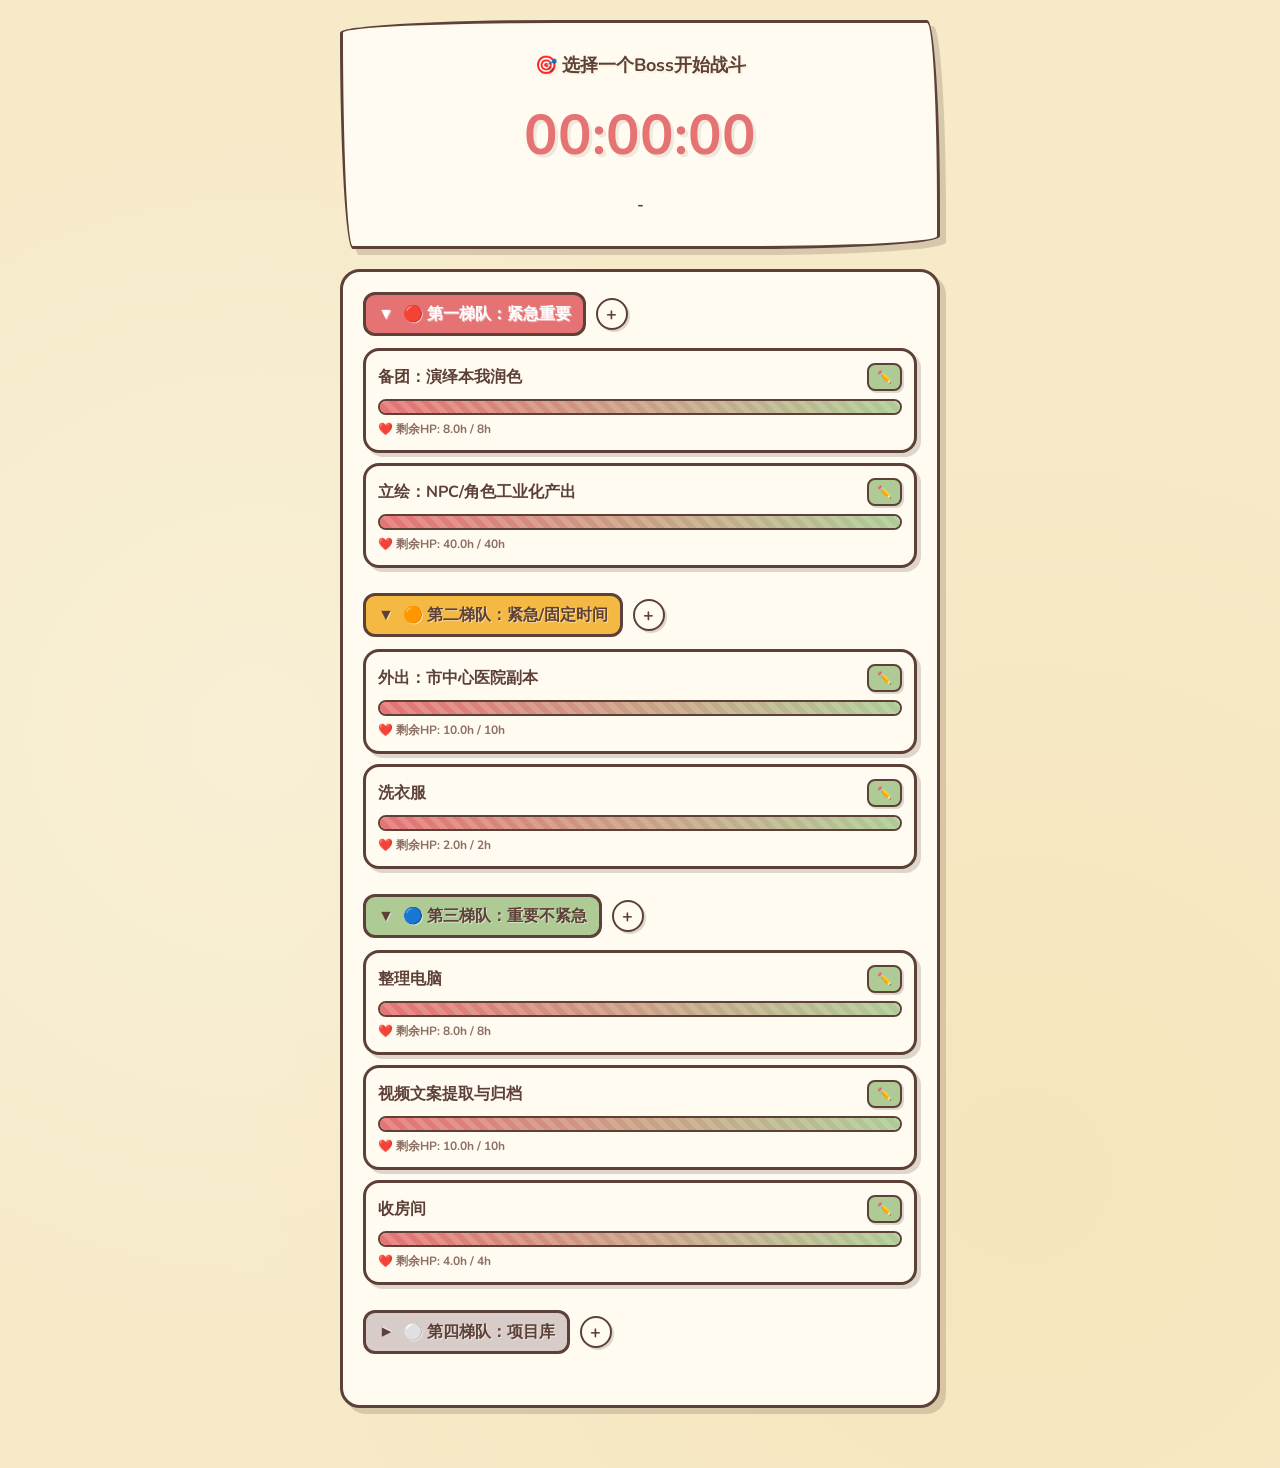
==== index.html @ 0e8c52c5 "Add files via upload" ====
<!DOCTYPE html>
<html lang="zh-CN">
<head>
    <meta charset="UTF-8">
    <meta name="viewport" content="width=device-width, initial-scale=1.0">
    <title>任务Boss战</title>
    <style>
        @import url('https://fonts.googleapis.com/css2?family=Nunito:wght@400;700&display=swap');
        
        * {
            margin: 0;
            padding: 0;
            box-sizing: border-box;
        }
        
        body {
            font-family: 'Nunito', 'PingFang SC', sans-serif;
            background: #F6EAC9;
            min-height: 100vh;
            padding: 20px;
            padding-bottom: 40px;
            color: #5D4037;
            background-image: 
                radial-gradient(circle at 20% 50%, rgba(255,251,240,0.3) 0%, transparent 50%),
                radial-gradient(circle at 80% 80%, rgba(244,185,66,0.1) 0%, transparent 50%);
            overflow-y: auto;
        }
        
        .container {
            max-width: 600px;
            margin: 0 auto;
        }
        
        .timer-display {
            background: #FFFBF0;
            border: 3px solid #5D4037;
            border-radius: 255px 15px 225px 15px / 15px 225px 15px 255px;
            padding: 30px;
            margin-bottom: 20px;
            text-align: center;
            box-shadow: 6px 6px 0px rgba(93, 64, 55, 0.2);
            transition: all 0.3s;
        }
        
        .timer-display.active {
            background: linear-gradient(135deg, #FFE5B4 0%, #F4B942 100%);
            animation: pulse 2s infinite;
        }
        
        @keyframes pulse {
            0%, 100% { transform: scale(1); }
            50% { transform: scale(1.02); }
        }
        
        .current-task {
            font-size: 18px;
            font-weight: 700;
            margin-bottom: 10px;
            color: #5D4037;
            text-shadow: 2px 2px 0px rgba(246, 234, 201, 0.5);
        }
        
        .countdown {
            font-size: 56px;
            font-weight: 700;
            margin: 20px 0;
            font-variant-numeric: tabular-nums;
            color: #E57373;
            text-shadow: 3px 3px 0px rgba(93, 64, 55, 0.1);
        }
        
        .task-progress {
            font-size: 16px;
            font-weight: 700;
            color: #5D4037;
        }
        
        .controls {
            display: flex;
            gap: 10px;
            justify-content: center;
            margin-top: 20px;
        }
        
        button {
            padding: 12px 24px;
            border: 3px solid #5D4037;
            border-radius: 12px;
            font-size: 16px;
            font-weight: 700;
            font-family: 'Nunito', sans-serif;
            cursor: pointer;
            transition: all 0.1s;
            box-shadow: 4px 4px 0px rgba(93, 64, 55, 0.3);
            color: #5D4037;
        }
        
        button:active {
            transform: translate(2px, 2px);
            box-shadow: 2px 2px 0px rgba(93, 64, 55, 0.3);
        }
        
        .btn-stop {
            background: #E57373;
            color: white;
        }
        
        .btn-pause {
            background: #F4B942;
        }
        
        .tasks {
            background: #FFFBF0;
            border: 3px solid #5D4037;
            border-radius: 20px;
            padding: 20px;
            box-shadow: 6px 6px 0px rgba(93, 64, 55, 0.2);
            min-height: 200px;
            margin-bottom: 20px;
        }
        
        .tier {
            margin-bottom: 25px;
            /* Allow dropping on empty tier */
            min-height: 50px; 
        }
        
        .tier-header {
            display: flex;
            align-items: center;
            margin-bottom: 12px;
            gap: 10px;
        }

        .tier-title {
            font-size: 16px;
            font-weight: 700;
            padding: 8px 12px;
            border-radius: 12px;
            display: inline-block;
            text-shadow: 1px 1px 0px rgba(255,255,255,0.5);
            cursor: pointer;
            user-select: none;
        }

        .add-task-btn {
            background: #FFFBF0;
            border: 2px solid #5D4037;
            border-radius: 50%;
            width: 32px;
            height: 32px;
            display: flex;
            align-items: center;
            justify-content: center;
            cursor: pointer;
            font-weight: bold;
            font-size: 18px;
            color: #5D4037;
            box-shadow: 2px 2px 0px rgba(93, 64, 55, 0.2);
            transition: transform 0.1s;
        }

        .add-task-btn:active {
            transform: scale(0.9);
        }
        
        .tier-red .tier-title { 
            background: #E57373; 
            color: white;
            border: 3px solid #5D4037;
        }
        .tier-orange .tier-title { 
            background: #F4B942; 
            border: 3px solid #5D4037;
        }
        .tier-blue .tier-title { 
            background: #AECB95; 
            border: 3px solid #5D4037;
        }
        .tier-gray .tier-title { 
            background: #D7CCC8; 
            border: 3px solid #5D4037;
        }
        
        .task-item {
            background: #FFFBF0;
            border: 3px solid #5D4037;
            border-radius: 16px;
            padding: 12px;
            margin-bottom: 10px;
            cursor: pointer; /* Fallback */
            cursor: grab;
            transition: transform 0.2s, box-shadow 0.2s, background 0.2s, opacity 0.2s;
            box-shadow: 4px 4px 0px rgba(93, 64, 55, 0.2);
            position: relative;
        }

        .task-item:active {
            cursor: grabbing;
        }

        .task-item.dragging {
            opacity: 0.5;
            background: #FFF8E1;
            transform: scale(0.98);
            border: 3px dashed #5D4037;
        }

        /* Drop target indicator styles could go here if we wanted a line, 
           but simplified spacing is often enough */
        
        .task-item:hover {
            background: #FFF8E1;
            transform: translateY(-2px);
            box-shadow: 6px 6px 0px rgba(93, 64, 55, 0.2);
        }
        
        .task-item.completed {
            opacity: 0.5;
            cursor: default;
            filter: grayscale(0.5);
        }
        
        .task-name {
            font-weight: 700;
            margin-bottom: 8px;
            display: flex;
            justify-content: space-between;
            align-items: center;
        }
        
        .edit-btn {
            background: #AECB95;
            border: 2px solid #5D4037;
            border-radius: 8px;
            padding: 4px 8px;
            font-size: 12px;
            cursor: pointer;
            box-shadow: 2px 2px 0px rgba(93, 64, 55, 0.2);
        }
        
        .edit-btn:active {
            transform: translate(1px, 1px);
            box-shadow: 1px 1px 0px rgba(93, 64, 55, 0.2);
        }
        
        .hp-bar-container {
            background: #E0D6BC;
            height: 16px;
            border-radius: 8px;
            border: 2px solid #5D4037;
            overflow: hidden;
            margin-bottom: 6px;
            position: relative;
        }
        
        .hp-bar-fill {
            height: 100%;
            transition: width 0.5s ease;
            background: linear-gradient(90deg, #E57373 0%, #AECB95 100%);
            background-image: 
                linear-gradient(45deg, rgba(255,255,255,.15) 25%, transparent 25%, transparent 50%, rgba(255,255,255,.15) 50%, rgba(255,255,255,.15) 75%, transparent 75%, transparent),
                linear-gradient(90deg, #E57373 0%, #AECB95 100%);
            background-size: 1rem 1rem, 100% 100%;
            position: relative;
        }
        
        .hp-bar-fill.low {
            background: linear-gradient(90deg, #E57373 0%, #E57373 100%);
            background-image: 
                linear-gradient(45deg, rgba(255,255,255,.15) 25%, transparent 25%, transparent 50%, rgba(255,255,255,.15) 50%, rgba(255,255,255,.15) 75%, transparent 75%, transparent),
                linear-gradient(90deg, #E57373 0%, #E57373 100%);
            background-size: 1rem 1rem, 100% 100%;
            animation: shake 0.5s;
        }
        
        @keyframes shake {
            0%, 100% { transform: translateX(0); }
            25% { transform: translateX(-2px); }
            75% { transform: translateX(2px); }
        }
        
        .task-hours {
            font-size: 12px;
            color: #8D6E63;
            font-weight: 700;
        }
        
        .rest-modal {
            display: none;
            position: fixed;
            top: 0;
            left: 0;
            right: 0;
            bottom: 0;
            background: rgba(93, 64, 55, 0.8);
            justify-content: center;
            align-items: center;
            z-index: 1000;
            animation: fadeIn 0.3s;
        }
        
        @keyframes fadeIn {
            from { opacity: 0; }
            to { opacity: 1; }
        }
        
        .rest-modal.show {
            display: flex;
        }
        
        .rest-content {
            background: #FFFBF0;
            padding: 40px;
            border-radius: 255px 15px 225px 15px / 15px 225px 15px 255px;
            border: 4px solid #5D4037;
            text-align: center;
            max-width: 400px;
            box-shadow: 8px 8px 0px rgba(93, 64, 55, 0.3);
            animation: bounceIn 0.5s;
        }
        
        @keyframes bounceIn {
            0% { transform: scale(0.3); }
            50% { transform: scale(1.05); }
            70% { transform: scale(0.9); }
            100% { transform: scale(1); }
        }
        
        .rest-content h2 {
            font-size: 32px;
            margin-bottom: 20px;
            color: #E57373;
            text-shadow: 2px 2px 0px rgba(246, 234, 201, 0.5);
        }
        
        .rest-content p {
            font-size: 18px;
            margin-bottom: 30px;
            color: #5D4037;
            line-height: 1.6;
        }
        
        .btn-continue {
            background: #AECB95;
            color: #5D4037;
            padding: 15px 40px;
            font-size: 18px;
            border: 3px solid #5D4037;
            box-shadow: 4px 4px 0px rgba(93, 64, 55, 0.3);
        }
        
        .edit-modal {
            display: none;
            position: fixed;
            top: 0;
            left: 0;
            right: 0;
            bottom: 0;
            background: rgba(93, 64, 55, 0.8);
            justify-content: center;
            align-items: center;
            z-index: 1001;
        }
        
        .edit-modal.show {
            display: flex;
        }
        
        .edit-content {
            background: #FFFBF0;
            padding: 30px;
            border-radius: 20px;
            border: 3px solid #5D4037;
            box-shadow: 6px 6px 0px rgba(93, 64, 55, 0.3);
            width: 320px;
        }
        
        .edit-content h3 {
            margin-bottom: 20px;
            color: #5D4037;
        }

        .edit-label {
            display: block;
            margin-bottom: 5px;
            font-weight: bold;
            font-size: 14px;
        }
        
        .edit-content input {
            width: 100%;
            padding: 12px;
            border: 3px solid #5D4037;
            border-radius: 12px;
            font-size: 16px;
            font-family: 'Nunito', sans-serif;
            margin-bottom: 15px;
            background: white;
        }
        
        .edit-buttons {
            display: flex;
            gap: 10px;
        }
        
        .btn-save {
            background: #AECB95;
            flex: 1;
        }
        
        .btn-cancel {
            background: #D7CCC8;
            flex: 1;
        }
        
        .btn-delete {
            background: #E57373;
            color: white;
            flex: 0.5;
            display: flex;
            align-items: center;
            justify-content: center;
        }

        .tier-collapse-icon {
            display: inline-block;
            transition: transform 0.3s;
            margin-right: 5px;
        }
        
        .tier-header.collapsed .tier-collapse-icon {
            transform: rotate(-90deg);
        }
        
        .tier-items {
            min-height: 10px; /* target area for empty lists */
            transition: max-height 0.3s ease;
        }
        
        .tier-items.collapsed {
            display: none;
        }
    </style>
</head>
<body>
    <div class="container">
        <div class="timer-display" id="timerDisplay">
            <div class="current-task" id="currentTaskName">🎯 选择一个Boss开始战斗</div>
            <div class="countdown" id="countdown">00:00:00</div>
            <div class="task-progress" id="taskProgress">-</div>
            <div class="controls" id="controls" style="display:none;">
                <button class="btn-pause" id="pauseBtn">⏸ 暂停</button>
                <button class="btn-stop" id="stopBtn">⏹ 停止</button>
            </div>
        </div>
        
        <div class="tasks" id="tasksList"></div>
    </div>
    
    <div class="rest-modal" id="restModal">
        <div class="rest-content">
            <h2>🐱 喵~</h2>
            <p>鹤见君，你已经专注了很久啦！<br>休息一下，喝口水吧~ ☕</p>
            <button class="btn-continue" onclick="closeRestModal()">知道了！</button>
        </div>
    </div>
    
    <div class="edit-modal" id="editModal">
        <div class="edit-content">
            <h3>✏️ 修改Boss属性</h3>
            
            <label class="edit-label">任务名称</label>
            <input type="text" id="editNameInput" placeholder="输入任务名称">
            
            <label class="edit-label">总时长 (小时)</label>
            <input type="number" id="editTimeInput" min="0" step="0.5" placeholder="输入新的总时长">
            
            <div class="edit-buttons">
                <button class="btn-save" onclick="saveEdit()">保存</button>
                <button class="btn-cancel" onclick="closeEditModal()">取消</button>
                <button class="btn-delete" onclick="deleteTask()" title="删除">🗑️</button>
            </div>
        </div>
    </div>

    <script>
        // 鹤见君，这是你的原始数据，我把它作为默认值
        // 现在每个任务都有了 ID，方便你随意折腾
        const defaultTasks = [
            {tier: 'red', tierName: '🔴 第一梯队：紧急重要', items: [
                {name: '备团：演绎本我润色', total: 8},
                {name: '立绘：NPC/角色工业化产出', total: 40}
            ]},
            {tier: 'orange', tierName: '🟠 第二梯队：紧急/固定时间', items: [
                {name: '外出：市中心医院副本', total: 10},
                {name: '洗衣服', total: 2}
            ]},
            {tier: 'blue', tierName: '🔵 第三梯队：重要不紧急', items: [
                {name: '整理电脑', total: 8},
                {name: '视频文案提取与归档', total: 10},
                {name: '收房间', total: 4}
            ]},
            {tier: 'gray', tierName: '⚪ 第四梯队：项目库', collapsed: true, items: [
                {name: '小丑牌Demo', total: 200},
                {name: '生活手游数值化正反馈设计师', total: 100},
                {name: '雾箱解谜AVG游戏', total: 80},
                {name: '渡园之+林中小屋replay', total: 60},
                {name: '星露谷AI电子室友Demo', total: 50},
                {name: '跑团问卷名片', total: 50},
                {name: '雾都孤儿 DOL 叙事插件', total: 40},
                {name: '明镜replay', total: 30},
                {name: '文豪野犬AVG开发', total: 20},
                {name: '共同设计时间协同Demo', total: 20},
                {name: '扣子Replay制作软件', total: 10},
                {name: '营销工具设计', total: 10},
                {name: '信息差商业发现工具', total: 10},
                {name: '亮光同人图', total: 10},
                {name: '审美导师', total: 10},
                {name: 'MCP，AI工具整理', total: 8},
                {name: 'Ob笔记 整理prompt', total: 4},
                {name: '谷歌AI账号整理', total: 2}
            ]}
        ];

        let tasks = [];
        let timer = null;
        let isPaused = false;
        let remainingSeconds = 0;
        let currentTask = null; // Store full task object reference
        let currentTaskId = null; // For persistence matching
        let sessionSeconds = 0;
        let editingTask = null;
        let editingTaskCoords = null; // {tierIndex, taskIndex}
        
        const audio = new Audio('[data-uri]');

        // 初始化数据
        function initData() {
            // 尝试读取新版本数据 (Full structure)
            const savedData = localStorage.getItem('taskBoss_v2_data');
            if (savedData) {
                try {
                    tasks = JSON.parse(savedData);
                } catch(e) {
                    console.error("Data corrupted, loading defaults");
                    tasks = loadDefaults();
                }
            } else {
                // 如果没有新版数据，载入默认
                tasks = loadDefaults();
            }
            saveProgress(); // Ensure storage is synced
        }

        function loadDefaults() {
            // Clone defaultTasks and add IDs if needed
            return JSON.parse(JSON.stringify(defaultTasks)).map(tier => {
                tier.items = tier.items.map(task => {
                    return {
                        id: 'task_' + Math.random().toString(36).substr(2, 9),
                        name: task.name,
                        total: task.total,
                        remaining: task.total // Default remaining = total
                    };
                });
                return tier;
            });
        }

        function saveProgress() {
            localStorage.setItem('taskBoss_v2_data', JSON.stringify(tasks));
        }

        // --- 渲染逻辑 ---

        function renderTasks() {
            const container = document.getElementById('tasksList');
            container.innerHTML = '';
            
            tasks.forEach((tier, tierIndex) => {
                const tierDiv = document.createElement('div');
                tierDiv.className = `tier tier-${tier.tier}`;
                
                // Header
                const header = document.createElement('div');
                header.className = 'tier-header';
                if (tier.collapsed) header.classList.add('collapsed');
                
                const title = document.createElement('div');
                title.className = 'tier-title';
                title.innerHTML = `<span class="tier-collapse-icon">▼</span> ${tier.tierName}`;
                title.onclick = () => toggleTier(tier, tierIndex);
                
                const addBtn = document.createElement('div');
                addBtn.className = 'add-task-btn';
                addBtn.textContent = '+';
                addBtn.title = '添加新任务';
                addBtn.onclick = (e) => {
                    e.stopPropagation();
                    addNewTask(tierIndex);
                };

                header.appendChild(title);
                header.appendChild(addBtn);
                tierDiv.appendChild(header);
                
                // Items Container (Drop Target)
                const itemsContainer = document.createElement('div');
                itemsContainer.className = 'tier-items';
                itemsContainer.dataset.tierIndex = tierIndex; // For drop detection
                if (tier.collapsed) itemsContainer.classList.add('collapsed');
                
                // Drag Events for Container (Empty area drop)
                itemsContainer.addEventListener('dragover', handleDragOver);
                itemsContainer.addEventListener('drop', (e) => handleDrop(e, tierIndex));
                itemsContainer.addEventListener('dragleave', handleDragLeave);

                tier.items.forEach((task, taskIndex) => {
                    const taskDiv = document.createElement('div');
                    taskDiv.className = 'task-item';
                    taskDiv.draggable = true;
                    if (task.remaining <= 0) {
                        taskDiv.classList.add('completed');
                    }
                    
                    // DnD Events for Item
                    taskDiv.addEventListener('dragstart', (e) => handleDragStart(e, tierIndex, taskIndex));
                    taskDiv.addEventListener('dragend', handleDragEnd);
                    // Prevent drag events from triggering clicks immediately
                    
                    const hpPercent = (task.remaining / task.total) * 100;
                    
                    taskDiv.innerHTML = `
                        <div class="task-name">
                            <span>${task.name}</span>
                            <button class="edit-btn" onclick="event.stopPropagation(); openEditModal(${tierIndex}, ${taskIndex})">✏️</button>
                        </div>
                        <div class="hp-bar-container">
                            <div class="hp-bar-fill ${hpPercent < 30 ? 'low' : ''}" style="width: ${hpPercent}%"></div>
                        </div>
                        <div class="task-hours">❤️ 剩余HP: ${task.remaining.toFixed(1)}h / ${task.total}h</div>
                    `;
                    
                    if (task.remaining > 0) {
                        taskDiv.onclick = (e) => {
                            // Prevent click if we just finished dragging (handled by logic, but simple check helps)
                            startTask(task);
                        };
                    }
                    
                    itemsContainer.appendChild(taskDiv);
                });
                
                tierDiv.appendChild(itemsContainer);
                container.appendChild(tierDiv);
            });
        }

        function toggleTier(tier, index) {
            tier.collapsed = !tier.collapsed;
            saveProgress();
            renderTasks();
        }

        // --- DnD Logic (Simplified HTML5 API) ---

        let draggedItem = null;

        function handleDragStart(e, tierIndex, taskIndex) {
            draggedItem = { tierIndex, taskIndex };
            e.target.classList.add('dragging');
            e.dataTransfer.effectAllowed = 'move';
            // Set data for compatibility
            e.dataTransfer.setData('text/plain', JSON.stringify(draggedItem));
        }

        function handleDragEnd(e) {
            e.target.classList.remove('dragging');
            document.querySelectorAll('.drag-over').forEach(el => el.classList.remove('drag-over'));
            draggedItem = null;
        }

        function handleDragOver(e) {
            e.preventDefault(); // Necessary to allow dropping
            e.dataTransfer.dropEffect = 'move';
            return false;
        }

        function handleDragLeave(e) {
            // Optional styling cleanup
        }

        function handleDrop(e, targetTierIndex) {
            e.stopPropagation(); // Stop bubbling
            
            if (!draggedItem) return false;

            // Identify drop target
            const target = e.target.closest('.task-item');
            const container = e.target.closest('.tier-items');
            
            // Logic to calculate index
            let targetTaskIndex;
            
            if (target) {
                // We dropped ON a task, calculate before or after
                const rect = target.getBoundingClientRect();
                const midY = rect.top + rect.height / 2;
                // Determine index relative to sibling list
                const siblings = Array.from(container.children);
                const hoverIndex = siblings.indexOf(target);
                
                if (e.clientY < midY) {
                    targetTaskIndex = hoverIndex;
                } else {
                    targetTaskIndex = hoverIndex + 1;
                }
            } else {
                // Dropped in empty space of container -> append
                targetTaskIndex = tasks[targetTierIndex].items.length;
            }

            moveTask(draggedItem.tierIndex, draggedItem.taskIndex, targetTierIndex, targetTaskIndex);
            
            return false;
        }

        function moveTask(fromTier, fromIdx, toTier, toIdx) {
            // Extract task
            const taskToMove = tasks[fromTier].items[fromIdx];
            
            // Remove from source
            tasks[fromTier].items.splice(fromIdx, 1);
            
            // Adjust index if moving within same tier and toIdx > fromIdx
            if (fromTier === toTier && toIdx > fromIdx) {
                toIdx--;
            }
            
            // Insert to destination
            tasks[toTier].items.splice(toIdx, 0, taskToMove);
            
            saveProgress();
            renderTasks();
        }

        // --- Editing Logic ---

        function openEditModal(tierIndex, taskIndex) {
            editingTaskCoords = { tierIndex, taskIndex };
            editingTask = tasks[tierIndex].items[taskIndex];
            
            document.getElementById('editNameInput').value = editingTask.name;
            document.getElementById('editTimeInput').value = editingTask.total;
            document.getElementById('editModal').classList.add('show');
        }

        function closeEditModal() {
            document.getElementById('editModal').classList.remove('show');
            editingTask = null;
            editingTaskCoords = null;
        }

        function saveEdit() {
            const newName = document.getElementById('editNameInput').value.trim();
            const newTotal = parseFloat(document.getElementById('editTimeInput').value);
            
            if (newName && newTotal && newTotal > 0 && editingTask) {
                const oldTotal = editingTask.total;
                const workedHours = oldTotal - editingTask.remaining;
                
                editingTask.name = newName;
                editingTask.total = newTotal;
                // Recalculate remaining based on work done, but don't go negative
                editingTask.remaining = Math.max(0, newTotal - workedHours);
                
                saveProgress();
                renderTasks();
            }
            closeEditModal();
        }
        
        function deleteTask() {
            if (editingTaskCoords && confirm('鹤见君，确定要删除这个任务吗？一旦删除就无法恢复了哦。')) {
                tasks[editingTaskCoords.tierIndex].items.splice(editingTaskCoords.taskIndex, 1);
                saveProgress();
                renderTasks();
                closeEditModal();
            }
        }
        
        // --- Add New Task ---
        
        function addNewTask(tierIndex) {
            const name = prompt("请输入新任务的名称：");
            if (name) {
                const totalStr = prompt("请输入总时长（小时）：", "2");
                const total = parseFloat(totalStr);
                
                if (!isNaN(total) && total > 0) {
                    const newTask = {
                        id: 'task_' + Math.now + Math.random(),
                        name: name,
                        total: total,
                        remaining: total
                    };
                    
                    tasks[tierIndex].items.push(newTask);
                    
                    // Auto-expand if collapsed
                    if(tasks[tierIndex].collapsed) {
                        tasks[tierIndex].collapsed = false;
                    }
                    
                    saveProgress();
                    renderTasks();
                } else {
                    alert("时长格式不对哦，请输入数字。");
                }
            }
        }

        // --- Timer Logic (Unchanged mostly) ---

        function startTask(task) {
            if (timer) {
                alert('请先停止当前任务');
                return;
            }
            
            currentTask = task;
            const sessionTime = Math.min(task.remaining, 2);
            remainingSeconds = sessionTime * 3600;
            sessionSeconds = 0;
            
            document.getElementById('timerDisplay').classList.add('active');
            document.getElementById('currentTaskName').textContent = '⚔️ ' + task.name;
            document.getElementById('controls').style.display = 'flex';
            updateDisplay();
            
            timer = setInterval(() => {
                if (!isPaused) {
                    remainingSeconds--;
                    sessionSeconds++;
                    updateDisplay();
                    
                    if (remainingSeconds <= 0) {
                        completeSession();
                    }
                }
            }, 1000);
        }

        function updateDisplay() {
            const h = Math.floor(remainingSeconds / 3600);
            const m = Math.floor((remainingSeconds % 3600) / 60);
            const s = Math.floor(remainingSeconds % 60); // fix slight decimal display issues if any
            
            document.getElementById('countdown').textContent = 
                `${String(h).padStart(2,'0')}:${String(m).padStart(2,'0')}:${String(s).padStart(2,'0')}`;
            
            if (currentTask) {
                document.getElementById('taskProgress').textContent = 
                    `❤️ Boss剩余HP: ${currentTask.remaining.toFixed(1)}h`;
            }
        }

        function completeSession() {
            clearInterval(timer);
            timer = null;
            
            audio.play().catch(e => console.log('Audio play failed:', e));
            
            const hoursWorked = sessionSeconds / 3600;
            if (currentTask) {
                currentTask.remaining = Math.max(0, currentTask.remaining - hoursWorked);
                saveProgress();
            }
            
            document.getElementById('restModal').classList.add('show');
            
            resetTimer();
            renderTasks();
        }

        function closeRestModal() {
            document.getElementById('restModal').classList.remove('show');
        }

        function resetTimer() {
            clearInterval(timer);
            timer = null;
            isPaused = false;
            currentTask = null;
            remainingSeconds = 0;
            sessionSeconds = 0;
            
            document.getElementById('timerDisplay').classList.remove('active');
            document.getElementById('currentTaskName').textContent = '🎯 选择一个Boss开始战斗';
            document.getElementById('countdown').textContent = '00:00:00';
            document.getElementById('taskProgress').textContent = '-';
            document.getElementById('controls').style.display = 'none';
        }

        document.getElementById('pauseBtn').onclick = () => {
            isPaused = !isPaused;
            document.getElementById('pauseBtn').textContent = isPaused ? '▶️ 继续' : '⏸ 暂停';
        };

        document.getElementById('stopBtn').onclick = () => {
            if (confirm('确定要停止吗？当前进度将会保存')) {
                const hoursWorked = sessionSeconds / 3600;
                if(currentTask) {
                    currentTask.remaining = Math.max(0, currentTask.remaining - hoursWorked);
                    saveProgress();
                }
                resetTimer();
                renderTasks();
            }
        };

        // Boot
        initData();
        renderTasks();

    </script>
</body>
</html>
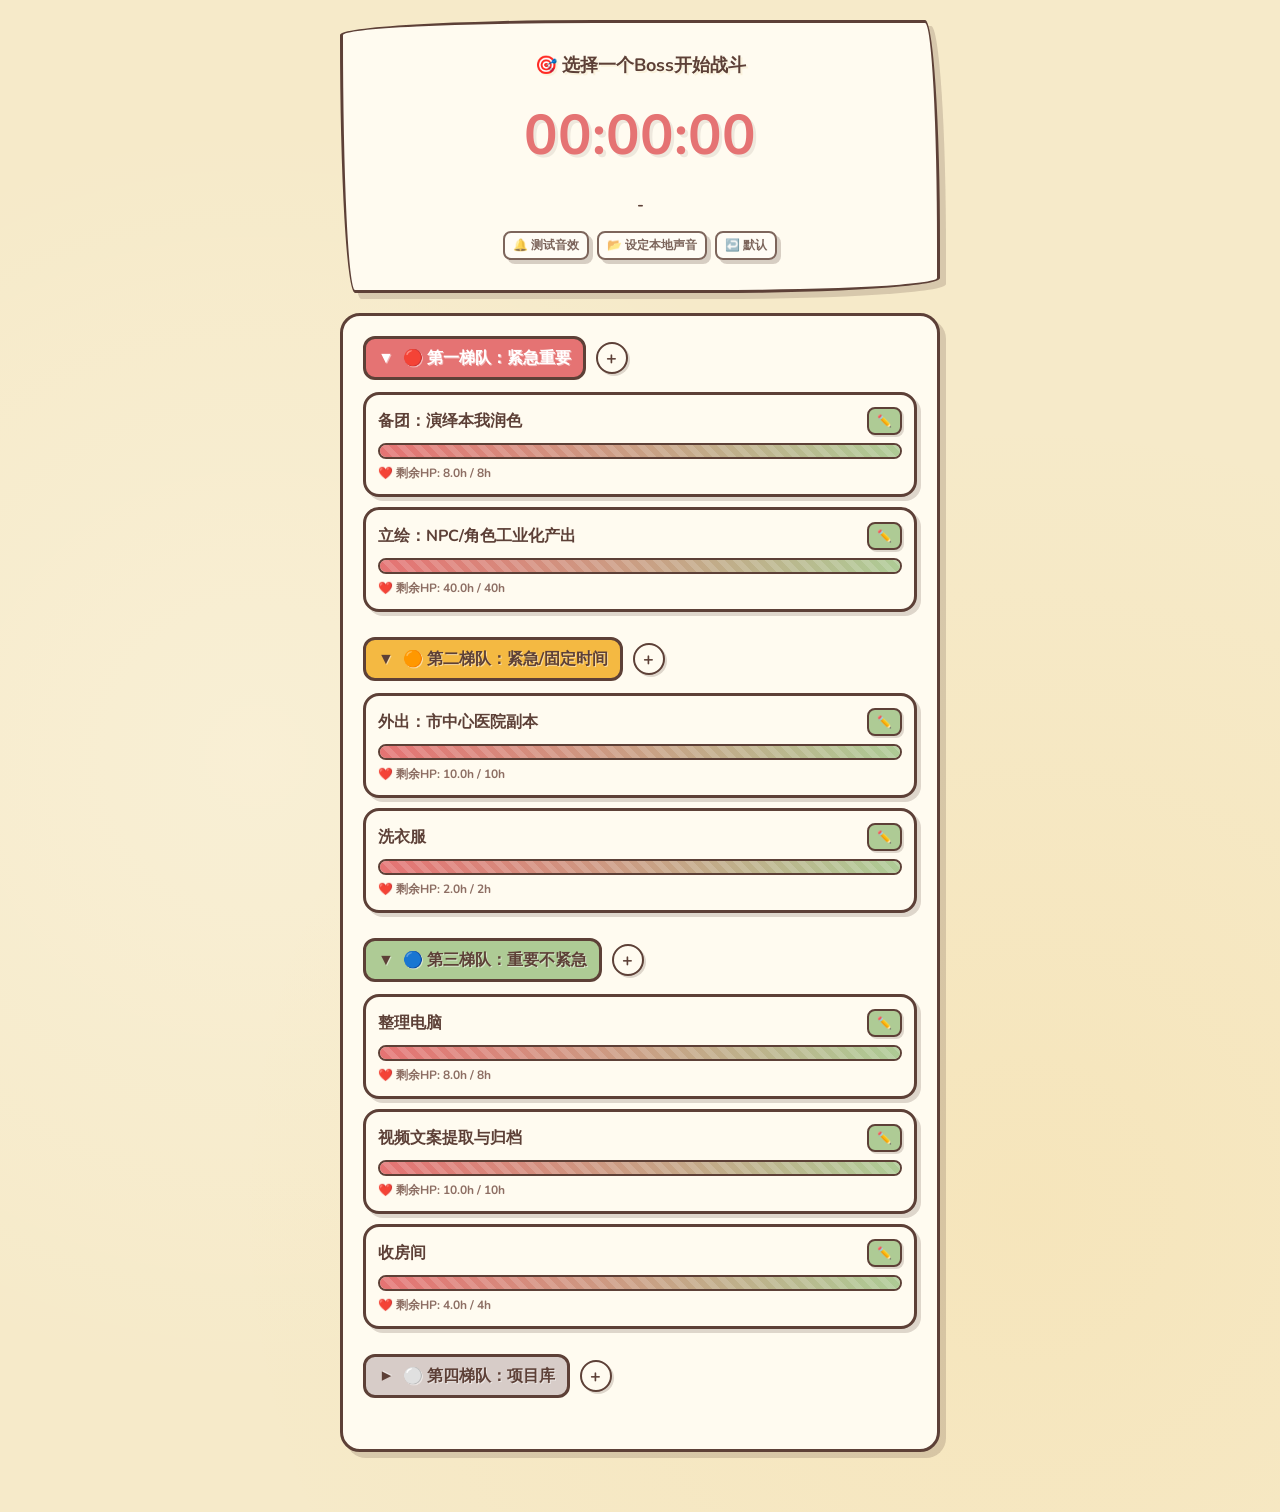
==== commit acf28907: "Add files via upload" ====
--- a/index.html
+++ b/index.html
@@ -40,6 +40,7 @@
             text-align: center;
             box-shadow: 6px 6px 0px rgba(93, 64, 55, 0.2);
             transition: all 0.3s;
+            position: relative;
         }
         
         .timer-display.active {
@@ -80,6 +81,35 @@
             gap: 10px;
             justify-content: center;
             margin-top: 20px;
+        }
+        
+        /* 音效设置区域 */
+        .sound-controls {
+            margin-top: 15px;
+            display: flex;
+            justify-content: center;
+            gap: 8px;
+            opacity: 0.8;
+            transition: opacity 0.3s;
+        }
+        
+        .sound-controls:hover {
+            opacity: 1;
+        }
+
+        .btn-sound-small {
+            padding: 4px 8px;
+            border: 2px solid #5D4037;
+            border-radius: 8px;
+            font-size: 12px;
+            background: rgba(255, 255, 255, 0.5);
+            cursor: pointer;
+            color: #5D4037;
+            font-weight: 700;
+        }
+
+        .btn-sound-small:hover {
+            background: #AECB95;
         }
         
         button {
@@ -121,7 +151,6 @@
         
         .tier {
             margin-bottom: 25px;
-            /* Allow dropping on empty tier */
             min-height: 50px; 
         }
         
@@ -188,7 +217,6 @@
             border-radius: 16px;
             padding: 12px;
             margin-bottom: 10px;
-            cursor: pointer; /* Fallback */
             cursor: grab;
             transition: transform 0.2s, box-shadow 0.2s, background 0.2s, opacity 0.2s;
             box-shadow: 4px 4px 0px rgba(93, 64, 55, 0.2);
@@ -205,9 +233,6 @@
             transform: scale(0.98);
             border: 3px dashed #5D4037;
         }
-
-        /* Drop target indicator styles could go here if we wanted a line, 
-           but simplified spacing is often enough */
         
         .task-item:hover {
             background: #FFF8E1;
@@ -449,9 +474,18 @@
             <div class="current-task" id="currentTaskName">🎯 选择一个Boss开始战斗</div>
             <div class="countdown" id="countdown">00:00:00</div>
             <div class="task-progress" id="taskProgress">-</div>
+            
             <div class="controls" id="controls" style="display:none;">
                 <button class="btn-pause" id="pauseBtn">⏸ 暂停</button>
                 <button class="btn-stop" id="stopBtn">⏹ 停止</button>
+            </div>
+
+            <!-- 音效设置面板，鹤见君的需求 -->
+            <div class="sound-controls">
+                <button class="btn-sound-small" onclick="testAlarm()" title="测试当前闹铃声音">🔔 测试音效</button>
+                <button class="btn-sound-small" onclick="document.getElementById('soundUpload').click()" title="上传自定义MP3/WAV">📂 设定本地声音</button>
+                <button class="btn-sound-small" onclick="resetSound()" title="恢复默认哔哔声">↩️ 默认</button>
+                <input type="file" id="soundUpload" accept="audio/*" style="display:none" onchange="handleSoundUpload(this)">
             </div>
         </div>
         
@@ -485,8 +519,7 @@
     </div>
 
     <script>
-        // 鹤见君，这是你的原始数据，我把它作为默认值
-        // 现在每个任务都有了 ID，方便你随意折腾
+        // 默认数据
         const defaultTasks = [
             {tier: 'red', tierName: '🔴 第一梯队：紧急重要', items: [
                 {name: '备团：演绎本我润色', total: 8},
@@ -527,41 +560,49 @@
         let timer = null;
         let isPaused = false;
         let remainingSeconds = 0;
-        let currentTask = null; // Store full task object reference
-        let currentTaskId = null; // For persistence matching
+        let currentTask = null;
         let sessionSeconds = 0;
         let editingTask = null;
-        let editingTaskCoords = null; // {tierIndex, taskIndex}
-        
-        const audio = new Audio('[data-uri]');
-
-        // 初始化数据
+        let editingTaskCoords = null; 
+        
+        // 默认的“复古”提示音
+        const DEFAULT_AUDIO_SRC = '[data-uri]';
+        
+        // 动态加载音频
+        let audio = new Audio();
+        
+        function initAudio() {
+            const savedAudio = localStorage.getItem('customAlarmSound');
+            if (savedAudio) {
+                audio.src = savedAudio;
+            } else {
+                audio.src = DEFAULT_AUDIO_SRC;
+            }
+        }
+
         function initData() {
-            // 尝试读取新版本数据 (Full structure)
             const savedData = localStorage.getItem('taskBoss_v2_data');
             if (savedData) {
                 try {
                     tasks = JSON.parse(savedData);
                 } catch(e) {
-                    console.error("Data corrupted, loading defaults");
                     tasks = loadDefaults();
                 }
             } else {
-                // 如果没有新版数据，载入默认
                 tasks = loadDefaults();
             }
-            saveProgress(); // Ensure storage is synced
+            saveProgress();
+            initAudio(); // 初始化音频
         }
 
         function loadDefaults() {
-            // Clone defaultTasks and add IDs if needed
             return JSON.parse(JSON.stringify(defaultTasks)).map(tier => {
                 tier.items = tier.items.map(task => {
                     return {
                         id: 'task_' + Math.random().toString(36).substr(2, 9),
                         name: task.name,
                         total: task.total,
-                        remaining: task.total // Default remaining = total
+                        remaining: task.total
                     };
                 });
                 return tier;
@@ -572,7 +613,47 @@
             localStorage.setItem('taskBoss_v2_data', JSON.stringify(tasks));
         }
 
-        // --- 渲染逻辑 ---
+        // --- 音效相关逻辑 ---
+        
+        function testAlarm() {
+            // 鹤见君，记得不要在图书馆里点这个哦
+            audio.currentTime = 0;
+            audio.play().catch(e => alert("播放失败了，可能是浏览器权限问题，试着点一下页面其他地方再试？"));
+        }
+
+        function handleSoundUpload(input) {
+            const file = input.files[0];
+            if (!file) return;
+
+            // 限制大小，不然LocalStorage会炸掉，你的浏览器也会恨你的
+            if (file.size > 2 * 1024 * 1024) { // 2MB limit
+                alert("太大了！鹤见君，音频文件请控制在2MB以内。我们不需要一整首交响乐来做闹铃。");
+                return;
+            }
+
+            const reader = new FileReader();
+            reader.onload = function(e) {
+                const result = e.target.result;
+                try {
+                    localStorage.setItem('customAlarmSound', result);
+                    audio.src = result;
+                    alert("设置成功！点击“测试音效”听听看吧。");
+                } catch (e) {
+                    alert("存储空间不足，看来你的Local Storage塞满了东西呢。");
+                }
+            };
+            reader.readAsDataURL(file);
+        }
+
+        function resetSound() {
+            if(confirm("确定要换回默认的哔哔声吗？")) {
+                localStorage.removeItem('customAlarmSound');
+                audio.src = DEFAULT_AUDIO_SRC;
+                alert("已恢复默认设置。");
+            }
+        }
+
+        // --- 渲染逻辑 (保持原样) ---
 
         function renderTasks() {
             const container = document.getElementById('tasksList');
@@ -582,7 +663,6 @@
                 const tierDiv = document.createElement('div');
                 tierDiv.className = `tier tier-${tier.tier}`;
                 
-                // Header
                 const header = document.createElement('div');
                 header.className = 'tier-header';
                 if (tier.collapsed) header.classList.add('collapsed');
@@ -605,13 +685,11 @@
                 header.appendChild(addBtn);
                 tierDiv.appendChild(header);
                 
-                // Items Container (Drop Target)
                 const itemsContainer = document.createElement('div');
                 itemsContainer.className = 'tier-items';
-                itemsContainer.dataset.tierIndex = tierIndex; // For drop detection
+                itemsContainer.dataset.tierIndex = tierIndex; 
                 if (tier.collapsed) itemsContainer.classList.add('collapsed');
                 
-                // Drag Events for Container (Empty area drop)
                 itemsContainer.addEventListener('dragover', handleDragOver);
                 itemsContainer.addEventListener('drop', (e) => handleDrop(e, tierIndex));
                 itemsContainer.addEventListener('dragleave', handleDragLeave);
@@ -624,10 +702,8 @@
                         taskDiv.classList.add('completed');
                     }
                     
-                    // DnD Events for Item
                     taskDiv.addEventListener('dragstart', (e) => handleDragStart(e, tierIndex, taskIndex));
                     taskDiv.addEventListener('dragend', handleDragEnd);
-                    // Prevent drag events from triggering clicks immediately
                     
                     const hpPercent = (task.remaining / task.total) * 100;
                     
@@ -644,7 +720,6 @@
                     
                     if (task.remaining > 0) {
                         taskDiv.onclick = (e) => {
-                            // Prevent click if we just finished dragging (handled by logic, but simple check helps)
                             startTask(task);
                         };
                     }
@@ -663,7 +738,7 @@
             renderTasks();
         }
 
-        // --- DnD Logic (Simplified HTML5 API) ---
+        // --- DnD Logic ---
 
         let draggedItem = null;
 
@@ -671,7 +746,6 @@
             draggedItem = { tierIndex, taskIndex };
             e.target.classList.add('dragging');
             e.dataTransfer.effectAllowed = 'move';
-            // Set data for compatibility
             e.dataTransfer.setData('text/plain', JSON.stringify(draggedItem));
         }
 
@@ -682,32 +756,27 @@
         }
 
         function handleDragOver(e) {
-            e.preventDefault(); // Necessary to allow dropping
+            e.preventDefault(); 
             e.dataTransfer.dropEffect = 'move';
             return false;
         }
 
         function handleDragLeave(e) {
-            // Optional styling cleanup
         }
 
         function handleDrop(e, targetTierIndex) {
-            e.stopPropagation(); // Stop bubbling
+            e.stopPropagation(); 
             
             if (!draggedItem) return false;
 
-            // Identify drop target
             const target = e.target.closest('.task-item');
             const container = e.target.closest('.tier-items');
             
-            // Logic to calculate index
             let targetTaskIndex;
             
             if (target) {
-                // We dropped ON a task, calculate before or after
                 const rect = target.getBoundingClientRect();
                 const midY = rect.top + rect.height / 2;
-                // Determine index relative to sibling list
                 const siblings = Array.from(container.children);
                 const hoverIndex = siblings.indexOf(target);
                 
@@ -717,7 +786,6 @@
                     targetTaskIndex = hoverIndex + 1;
                 }
             } else {
-                // Dropped in empty space of container -> append
                 targetTaskIndex = tasks[targetTierIndex].items.length;
             }
 
@@ -727,18 +795,13 @@
         }
 
         function moveTask(fromTier, fromIdx, toTier, toIdx) {
-            // Extract task
             const taskToMove = tasks[fromTier].items[fromIdx];
-            
-            // Remove from source
             tasks[fromTier].items.splice(fromIdx, 1);
             
-            // Adjust index if moving within same tier and toIdx > fromIdx
             if (fromTier === toTier && toIdx > fromIdx) {
                 toIdx--;
             }
             
-            // Insert to destination
             tasks[toTier].items.splice(toIdx, 0, taskToMove);
             
             saveProgress();
@@ -772,7 +835,6 @@
                 
                 editingTask.name = newName;
                 editingTask.total = newTotal;
-                // Recalculate remaining based on work done, but don't go negative
                 editingTask.remaining = Math.max(0, newTotal - workedHours);
                 
                 saveProgress();
@@ -808,7 +870,6 @@
                     
                     tasks[tierIndex].items.push(newTask);
                     
-                    // Auto-expand if collapsed
                     if(tasks[tierIndex].collapsed) {
                         tasks[tierIndex].collapsed = false;
                     }
@@ -821,7 +882,7 @@
             }
         }
 
-        // --- Timer Logic (Unchanged mostly) ---
+        // --- Timer Logic ---
 
         function startTask(task) {
             if (timer) {
@@ -855,7 +916,7 @@
         function updateDisplay() {
             const h = Math.floor(remainingSeconds / 3600);
             const m = Math.floor((remainingSeconds % 3600) / 60);
-            const s = Math.floor(remainingSeconds % 60); // fix slight decimal display issues if any
+            const s = Math.floor(remainingSeconds % 60);
             
             document.getElementById('countdown').textContent = 
                 `${String(h).padStart(2,'0')}:${String(m).padStart(2,'0')}:${String(s).padStart(2,'0')}`;
@@ -870,6 +931,8 @@
             clearInterval(timer);
             timer = null;
             
+            // Loop audio until user clicks close
+            audio.loop = true;
             audio.play().catch(e => console.log('Audio play failed:', e));
             
             const hoursWorked = sessionSeconds / 3600;
@@ -886,6 +949,10 @@
 
         function closeRestModal() {
             document.getElementById('restModal').classList.remove('show');
+            // Stop loop and audio
+            audio.pause();
+            audio.currentTime = 0;
+            audio.loop = false;
         }
 
         function resetTimer() {
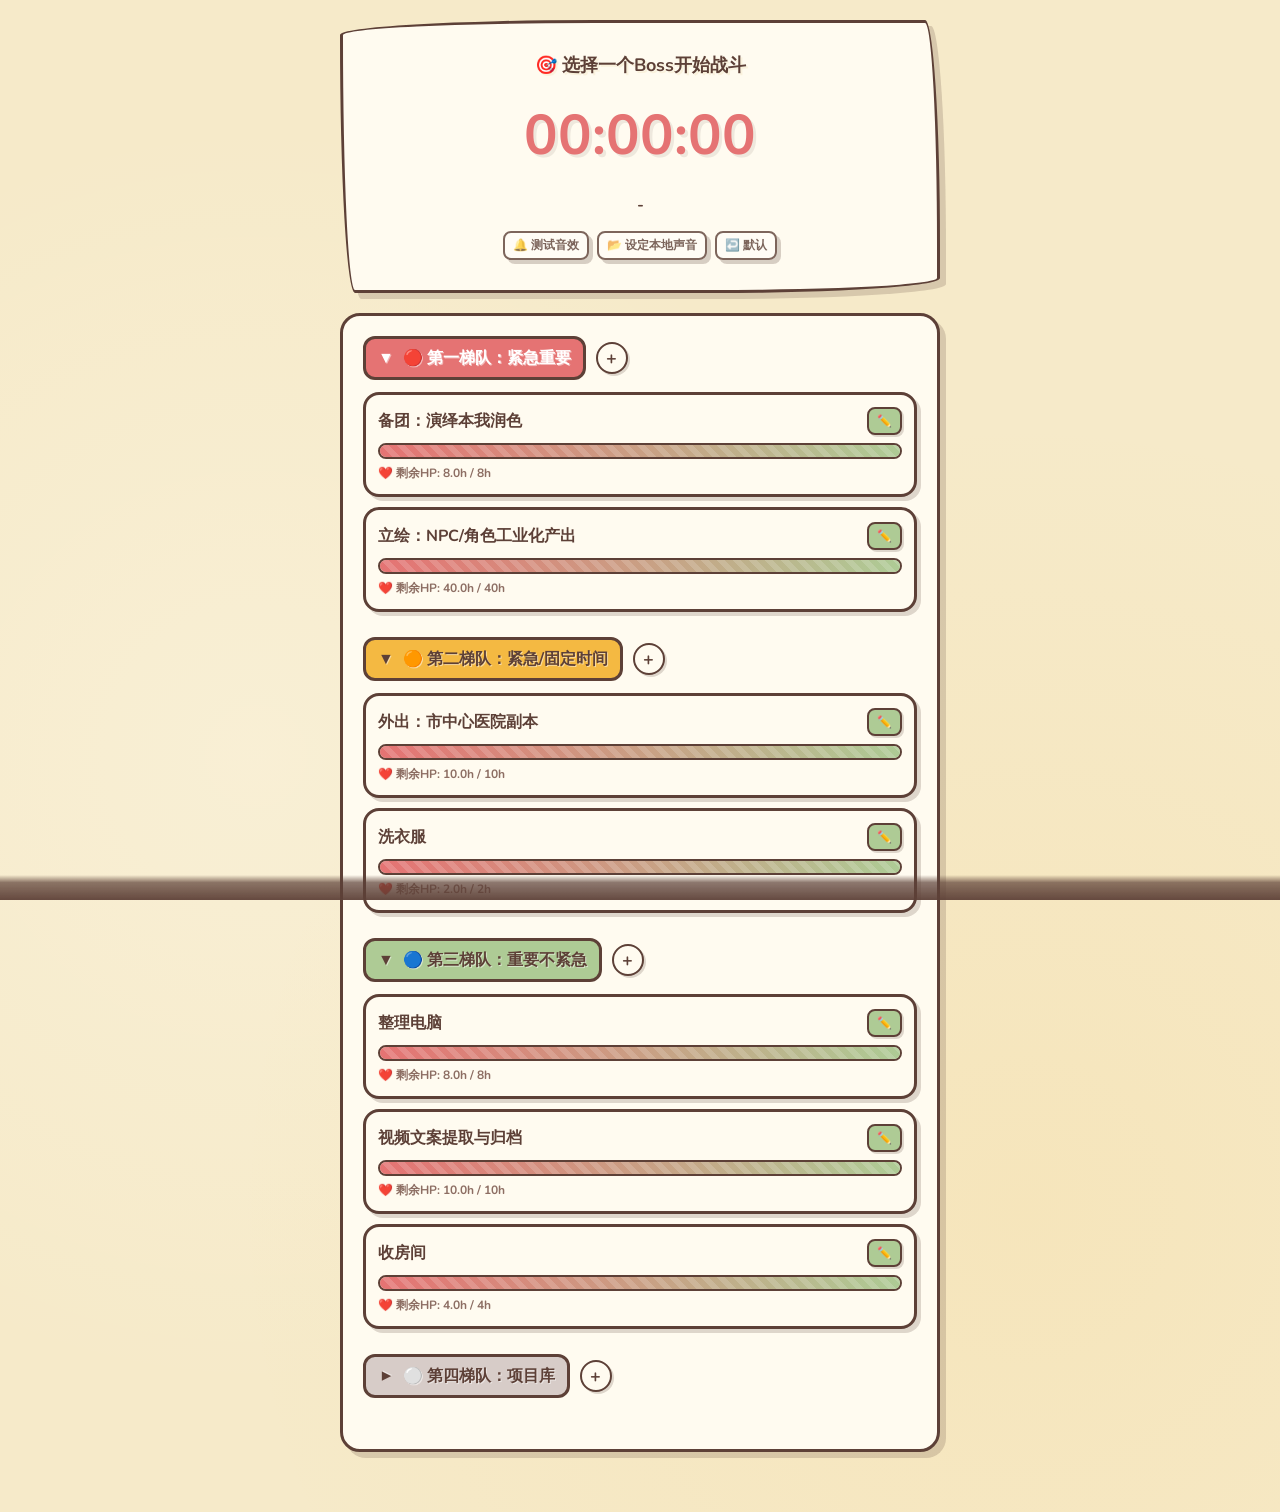
==== commit 097594fc: "Rename indexl.html to index.html" ====
--- a/index.html
+++ b/index.html
@@ -1,996 +1,1295 @@
-<!DOCTYPE html>
-<html lang="zh-CN">
-<head>
-    <meta charset="UTF-8">
-    <meta name="viewport" content="width=device-width, initial-scale=1.0">
-    <title>任务Boss战</title>
-    <style>
-        @import url('https://fonts.googleapis.com/css2?family=Nunito:wght@400;700&display=swap');
-        
-        * {
-            margin: 0;
-            padding: 0;
-            box-sizing: border-box;
-        }
-        
-        body {
-            font-family: 'Nunito', 'PingFang SC', sans-serif;
-            background: #F6EAC9;
-            min-height: 100vh;
-            padding: 20px;
-            padding-bottom: 40px;
-            color: #5D4037;
-            background-image: 
-                radial-gradient(circle at 20% 50%, rgba(255,251,240,0.3) 0%, transparent 50%),
-                radial-gradient(circle at 80% 80%, rgba(244,185,66,0.1) 0%, transparent 50%);
-            overflow-y: auto;
-        }
-        
-        .container {
-            max-width: 600px;
-            margin: 0 auto;
-        }
-        
-        .timer-display {
-            background: #FFFBF0;
-            border: 3px solid #5D4037;
-            border-radius: 255px 15px 225px 15px / 15px 225px 15px 255px;
-            padding: 30px;
-            margin-bottom: 20px;
-            text-align: center;
-            box-shadow: 6px 6px 0px rgba(93, 64, 55, 0.2);
-            transition: all 0.3s;
-            position: relative;
-        }
-        
-        .timer-display.active {
-            background: linear-gradient(135deg, #FFE5B4 0%, #F4B942 100%);
-            animation: pulse 2s infinite;
-        }
-        
-        @keyframes pulse {
-            0%, 100% { transform: scale(1); }
-            50% { transform: scale(1.02); }
-        }
-        
-        .current-task {
-            font-size: 18px;
-            font-weight: 700;
-            margin-bottom: 10px;
-            color: #5D4037;
-            text-shadow: 2px 2px 0px rgba(246, 234, 201, 0.5);
-        }
-        
-        .countdown {
-            font-size: 56px;
-            font-weight: 700;
-            margin: 20px 0;
-            font-variant-numeric: tabular-nums;
-            color: #E57373;
-            text-shadow: 3px 3px 0px rgba(93, 64, 55, 0.1);
-        }
-        
-        .task-progress {
-            font-size: 16px;
-            font-weight: 700;
-            color: #5D4037;
-        }
-        
-        .controls {
-            display: flex;
-            gap: 10px;
-            justify-content: center;
-            margin-top: 20px;
-        }
-        
-        /* 音效设置区域 */
-        .sound-controls {
-            margin-top: 15px;
-            display: flex;
-            justify-content: center;
-            gap: 8px;
-            opacity: 0.8;
-            transition: opacity 0.3s;
-        }
-        
-        .sound-controls:hover {
-            opacity: 1;
-        }
-
-        .btn-sound-small {
-            padding: 4px 8px;
-            border: 2px solid #5D4037;
-            border-radius: 8px;
-            font-size: 12px;
-            background: rgba(255, 255, 255, 0.5);
-            cursor: pointer;
-            color: #5D4037;
-            font-weight: 700;
-        }
-
-        .btn-sound-small:hover {
-            background: #AECB95;
-        }
-        
-        button {
-            padding: 12px 24px;
-            border: 3px solid #5D4037;
-            border-radius: 12px;
-            font-size: 16px;
-            font-weight: 700;
-            font-family: 'Nunito', sans-serif;
-            cursor: pointer;
-            transition: all 0.1s;
-            box-shadow: 4px 4px 0px rgba(93, 64, 55, 0.3);
-            color: #5D4037;
-        }
-        
-        button:active {
-            transform: translate(2px, 2px);
-            box-shadow: 2px 2px 0px rgba(93, 64, 55, 0.3);
-        }
-        
-        .btn-stop {
-            background: #E57373;
-            color: white;
-        }
-        
-        .btn-pause {
-            background: #F4B942;
-        }
-        
-        .tasks {
-            background: #FFFBF0;
-            border: 3px solid #5D4037;
-            border-radius: 20px;
-            padding: 20px;
-            box-shadow: 6px 6px 0px rgba(93, 64, 55, 0.2);
-            min-height: 200px;
-            margin-bottom: 20px;
-        }
-        
-        .tier {
-            margin-bottom: 25px;
-            min-height: 50px; 
-        }
-        
-        .tier-header {
-            display: flex;
-            align-items: center;
-            margin-bottom: 12px;
-            gap: 10px;
-        }
-
-        .tier-title {
-            font-size: 16px;
-            font-weight: 700;
-            padding: 8px 12px;
-            border-radius: 12px;
-            display: inline-block;
-            text-shadow: 1px 1px 0px rgba(255,255,255,0.5);
-            cursor: pointer;
-            user-select: none;
-        }
-
-        .add-task-btn {
-            background: #FFFBF0;
-            border: 2px solid #5D4037;
-            border-radius: 50%;
-            width: 32px;
-            height: 32px;
-            display: flex;
-            align-items: center;
-            justify-content: center;
-            cursor: pointer;
-            font-weight: bold;
-            font-size: 18px;
-            color: #5D4037;
-            box-shadow: 2px 2px 0px rgba(93, 64, 55, 0.2);
-            transition: transform 0.1s;
-        }
-
-        .add-task-btn:active {
-            transform: scale(0.9);
-        }
-        
-        .tier-red .tier-title { 
-            background: #E57373; 
-            color: white;
-            border: 3px solid #5D4037;
-        }
-        .tier-orange .tier-title { 
-            background: #F4B942; 
-            border: 3px solid #5D4037;
-        }
-        .tier-blue .tier-title { 
-            background: #AECB95; 
-            border: 3px solid #5D4037;
-        }
-        .tier-gray .tier-title { 
-            background: #D7CCC8; 
-            border: 3px solid #5D4037;
-        }
-        
-        .task-item {
-            background: #FFFBF0;
-            border: 3px solid #5D4037;
-            border-radius: 16px;
-            padding: 12px;
-            margin-bottom: 10px;
-            cursor: grab;
-            transition: transform 0.2s, box-shadow 0.2s, background 0.2s, opacity 0.2s;
-            box-shadow: 4px 4px 0px rgba(93, 64, 55, 0.2);
-            position: relative;
-        }
-
-        .task-item:active {
-            cursor: grabbing;
-        }
-
-        .task-item.dragging {
-            opacity: 0.5;
-            background: #FFF8E1;
-            transform: scale(0.98);
-            border: 3px dashed #5D4037;
-        }
-        
-        .task-item:hover {
-            background: #FFF8E1;
-            transform: translateY(-2px);
-            box-shadow: 6px 6px 0px rgba(93, 64, 55, 0.2);
-        }
-        
-        .task-item.completed {
-            opacity: 0.5;
-            cursor: default;
-            filter: grayscale(0.5);
-        }
-        
-        .task-name {
-            font-weight: 700;
-            margin-bottom: 8px;
-            display: flex;
-            justify-content: space-between;
-            align-items: center;
-        }
-        
-        .edit-btn {
-            background: #AECB95;
-            border: 2px solid #5D4037;
-            border-radius: 8px;
-            padding: 4px 8px;
-            font-size: 12px;
-            cursor: pointer;
-            box-shadow: 2px 2px 0px rgba(93, 64, 55, 0.2);
-        }
-        
-        .edit-btn:active {
-            transform: translate(1px, 1px);
-            box-shadow: 1px 1px 0px rgba(93, 64, 55, 0.2);
-        }
-        
-        .hp-bar-container {
-            background: #E0D6BC;
-            height: 16px;
-            border-radius: 8px;
-            border: 2px solid #5D4037;
-            overflow: hidden;
-            margin-bottom: 6px;
-            position: relative;
-        }
-        
-        .hp-bar-fill {
-            height: 100%;
-            transition: width 0.5s ease;
-            background: linear-gradient(90deg, #E57373 0%, #AECB95 100%);
-            background-image: 
-                linear-gradient(45deg, rgba(255,255,255,.15) 25%, transparent 25%, transparent 50%, rgba(255,255,255,.15) 50%, rgba(255,255,255,.15) 75%, transparent 75%, transparent),
-                linear-gradient(90deg, #E57373 0%, #AECB95 100%);
-            background-size: 1rem 1rem, 100% 100%;
-            position: relative;
-        }
-        
-        .hp-bar-fill.low {
-            background: linear-gradient(90deg, #E57373 0%, #E57373 100%);
-            background-image: 
-                linear-gradient(45deg, rgba(255,255,255,.15) 25%, transparent 25%, transparent 50%, rgba(255,255,255,.15) 50%, rgba(255,255,255,.15) 75%, transparent 75%, transparent),
-                linear-gradient(90deg, #E57373 0%, #E57373 100%);
-            background-size: 1rem 1rem, 100% 100%;
-            animation: shake 0.5s;
-        }
-        
-        @keyframes shake {
-            0%, 100% { transform: translateX(0); }
-            25% { transform: translateX(-2px); }
-            75% { transform: translateX(2px); }
-        }
-        
-        .task-hours {
-            font-size: 12px;
-            color: #8D6E63;
-            font-weight: 700;
-        }
-        
-        .rest-modal {
-            display: none;
-            position: fixed;
-            top: 0;
-            left: 0;
-            right: 0;
-            bottom: 0;
-            background: rgba(93, 64, 55, 0.8);
-            justify-content: center;
-            align-items: center;
-            z-index: 1000;
-            animation: fadeIn 0.3s;
-        }
-        
-        @keyframes fadeIn {
-            from { opacity: 0; }
-            to { opacity: 1; }
-        }
-        
-        .rest-modal.show {
-            display: flex;
-        }
-        
-        .rest-content {
-            background: #FFFBF0;
-            padding: 40px;
-            border-radius: 255px 15px 225px 15px / 15px 225px 15px 255px;
-            border: 4px solid #5D4037;
-            text-align: center;
-            max-width: 400px;
-            box-shadow: 8px 8px 0px rgba(93, 64, 55, 0.3);
-            animation: bounceIn 0.5s;
-        }
-        
-        @keyframes bounceIn {
-            0% { transform: scale(0.3); }
-            50% { transform: scale(1.05); }
-            70% { transform: scale(0.9); }
-            100% { transform: scale(1); }
-        }
-        
-        .rest-content h2 {
-            font-size: 32px;
-            margin-bottom: 20px;
-            color: #E57373;
-            text-shadow: 2px 2px 0px rgba(246, 234, 201, 0.5);
-        }
-        
-        .rest-content p {
-            font-size: 18px;
-            margin-bottom: 30px;
-            color: #5D4037;
-            line-height: 1.6;
-        }
-        
-        .btn-continue {
-            background: #AECB95;
-            color: #5D4037;
-            padding: 15px 40px;
-            font-size: 18px;
-            border: 3px solid #5D4037;
-            box-shadow: 4px 4px 0px rgba(93, 64, 55, 0.3);
-        }
-        
-        .edit-modal {
-            display: none;
-            position: fixed;
-            top: 0;
-            left: 0;
-            right: 0;
-            bottom: 0;
-            background: rgba(93, 64, 55, 0.8);
-            justify-content: center;
-            align-items: center;
-            z-index: 1001;
-        }
-        
-        .edit-modal.show {
-            display: flex;
-        }
-        
-        .edit-content {
-            background: #FFFBF0;
-            padding: 30px;
-            border-radius: 20px;
-            border: 3px solid #5D4037;
-            box-shadow: 6px 6px 0px rgba(93, 64, 55, 0.3);
-            width: 320px;
-        }
-        
-        .edit-content h3 {
-            margin-bottom: 20px;
-            color: #5D4037;
-        }
-
-        .edit-label {
-            display: block;
-            margin-bottom: 5px;
-            font-weight: bold;
-            font-size: 14px;
-        }
-        
-        .edit-content input {
-            width: 100%;
-            padding: 12px;
-            border: 3px solid #5D4037;
-            border-radius: 12px;
-            font-size: 16px;
-            font-family: 'Nunito', sans-serif;
-            margin-bottom: 15px;
-            background: white;
-        }
-        
-        .edit-buttons {
-            display: flex;
-            gap: 10px;
-        }
-        
-        .btn-save {
-            background: #AECB95;
-            flex: 1;
-        }
-        
-        .btn-cancel {
-            background: #D7CCC8;
-            flex: 1;
-        }
-        
-        .btn-delete {
-            background: #E57373;
-            color: white;
-            flex: 0.5;
-            display: flex;
-            align-items: center;
-            justify-content: center;
-        }
-
-        .tier-collapse-icon {
-            display: inline-block;
-            transition: transform 0.3s;
-            margin-right: 5px;
-        }
-        
-        .tier-header.collapsed .tier-collapse-icon {
-            transform: rotate(-90deg);
-        }
-        
-        .tier-items {
-            min-height: 10px; /* target area for empty lists */
-            transition: max-height 0.3s ease;
-        }
-        
-        .tier-items.collapsed {
-            display: none;
-        }
-    </style>
-</head>
-<body>
-    <div class="container">
-        <div class="timer-display" id="timerDisplay">
-            <div class="current-task" id="currentTaskName">🎯 选择一个Boss开始战斗</div>
-            <div class="countdown" id="countdown">00:00:00</div>
-            <div class="task-progress" id="taskProgress">-</div>
-            
-            <div class="controls" id="controls" style="display:none;">
-                <button class="btn-pause" id="pauseBtn">⏸ 暂停</button>
-                <button class="btn-stop" id="stopBtn">⏹ 停止</button>
-            </div>
-
-            <!-- 音效设置面板，鹤见君的需求 -->
-            <div class="sound-controls">
-                <button class="btn-sound-small" onclick="testAlarm()" title="测试当前闹铃声音">🔔 测试音效</button>
-                <button class="btn-sound-small" onclick="document.getElementById('soundUpload').click()" title="上传自定义MP3/WAV">📂 设定本地声音</button>
-                <button class="btn-sound-small" onclick="resetSound()" title="恢复默认哔哔声">↩️ 默认</button>
-                <input type="file" id="soundUpload" accept="audio/*" style="display:none" onchange="handleSoundUpload(this)">
-            </div>
-        </div>
-        
-        <div class="tasks" id="tasksList"></div>
-    </div>
-    
-    <div class="rest-modal" id="restModal">
-        <div class="rest-content">
-            <h2>🐱 喵~</h2>
-            <p>鹤见君，你已经专注了很久啦！<br>休息一下，喝口水吧~ ☕</p>
-            <button class="btn-continue" onclick="closeRestModal()">知道了！</button>
-        </div>
-    </div>
-    
-    <div class="edit-modal" id="editModal">
-        <div class="edit-content">
-            <h3>✏️ 修改Boss属性</h3>
-            
-            <label class="edit-label">任务名称</label>
-            <input type="text" id="editNameInput" placeholder="输入任务名称">
-            
-            <label class="edit-label">总时长 (小时)</label>
-            <input type="number" id="editTimeInput" min="0" step="0.5" placeholder="输入新的总时长">
-            
-            <div class="edit-buttons">
-                <button class="btn-save" onclick="saveEdit()">保存</button>
-                <button class="btn-cancel" onclick="closeEditModal()">取消</button>
-                <button class="btn-delete" onclick="deleteTask()" title="删除">🗑️</button>
-            </div>
-        </div>
-    </div>
-
-    <script>
-        // 默认数据
-        const defaultTasks = [
-            {tier: 'red', tierName: '🔴 第一梯队：紧急重要', items: [
-                {name: '备团：演绎本我润色', total: 8},
-                {name: '立绘：NPC/角色工业化产出', total: 40}
-            ]},
-            {tier: 'orange', tierName: '🟠 第二梯队：紧急/固定时间', items: [
-                {name: '外出：市中心医院副本', total: 10},
-                {name: '洗衣服', total: 2}
-            ]},
-            {tier: 'blue', tierName: '🔵 第三梯队：重要不紧急', items: [
-                {name: '整理电脑', total: 8},
-                {name: '视频文案提取与归档', total: 10},
-                {name: '收房间', total: 4}
-            ]},
-            {tier: 'gray', tierName: '⚪ 第四梯队：项目库', collapsed: true, items: [
-                {name: '小丑牌Demo', total: 200},
-                {name: '生活手游数值化正反馈设计师', total: 100},
-                {name: '雾箱解谜AVG游戏', total: 80},
-                {name: '渡园之+林中小屋replay', total: 60},
-                {name: '星露谷AI电子室友Demo', total: 50},
-                {name: '跑团问卷名片', total: 50},
-                {name: '雾都孤儿 DOL 叙事插件', total: 40},
-                {name: '明镜replay', total: 30},
-                {name: '文豪野犬AVG开发', total: 20},
-                {name: '共同设计时间协同Demo', total: 20},
-                {name: '扣子Replay制作软件', total: 10},
-                {name: '营销工具设计', total: 10},
-                {name: '信息差商业发现工具', total: 10},
-                {name: '亮光同人图', total: 10},
-                {name: '审美导师', total: 10},
-                {name: 'MCP，AI工具整理', total: 8},
-                {name: 'Ob笔记 整理prompt', total: 4},
-                {name: '谷歌AI账号整理', total: 2}
-            ]}
-        ];
-
-        let tasks = [];
-        let timer = null;
-        let isPaused = false;
-        let remainingSeconds = 0;
-        let currentTask = null;
-        let sessionSeconds = 0;
-        let editingTask = null;
-        let editingTaskCoords = null; 
-        
-        // 默认的“复古”提示音
-        const DEFAULT_AUDIO_SRC = '[data-uri]';
-        
-        // 动态加载音频
-        let audio = new Audio();
-        
-        function initAudio() {
-            const savedAudio = localStorage.getItem('customAlarmSound');
-            if (savedAudio) {
-                audio.src = savedAudio;
-            } else {
-                audio.src = DEFAULT_AUDIO_SRC;
-            }
-        }
-
-        function initData() {
-            const savedData = localStorage.getItem('taskBoss_v2_data');
-            if (savedData) {
-                try {
-                    tasks = JSON.parse(savedData);
-                } catch(e) {
-                    tasks = loadDefaults();
-                }
-            } else {
-                tasks = loadDefaults();
-            }
-            saveProgress();
-            initAudio(); // 初始化音频
-        }
-
-        function loadDefaults() {
-            return JSON.parse(JSON.stringify(defaultTasks)).map(tier => {
-                tier.items = tier.items.map(task => {
-                    return {
-                        id: 'task_' + Math.random().toString(36).substr(2, 9),
-                        name: task.name,
-                        total: task.total,
-                        remaining: task.total
-                    };
-                });
-                return tier;
-            });
-        }
-
-        function saveProgress() {
-            localStorage.setItem('taskBoss_v2_data', JSON.stringify(tasks));
-        }
-
-        // --- 音效相关逻辑 ---
-        
-        function testAlarm() {
-            // 鹤见君，记得不要在图书馆里点这个哦
-            audio.currentTime = 0;
-            audio.play().catch(e => alert("播放失败了，可能是浏览器权限问题，试着点一下页面其他地方再试？"));
-        }
-
-        function handleSoundUpload(input) {
-            const file = input.files[0];
-            if (!file) return;
-
-            // 限制大小，不然LocalStorage会炸掉，你的浏览器也会恨你的
-            if (file.size > 2 * 1024 * 1024) { // 2MB limit
-                alert("太大了！鹤见君，音频文件请控制在2MB以内。我们不需要一整首交响乐来做闹铃。");
-                return;
-            }
-
-            const reader = new FileReader();
-            reader.onload = function(e) {
-                const result = e.target.result;
-                try {
-                    localStorage.setItem('customAlarmSound', result);
-                    audio.src = result;
-                    alert("设置成功！点击“测试音效”听听看吧。");
-                } catch (e) {
-                    alert("存储空间不足，看来你的Local Storage塞满了东西呢。");
-                }
-            };
-            reader.readAsDataURL(file);
-        }
-
-        function resetSound() {
-            if(confirm("确定要换回默认的哔哔声吗？")) {
-                localStorage.removeItem('customAlarmSound');
-                audio.src = DEFAULT_AUDIO_SRC;
-                alert("已恢复默认设置。");
-            }
-        }
-
-        // --- 渲染逻辑 (保持原样) ---
-
-        function renderTasks() {
-            const container = document.getElementById('tasksList');
-            container.innerHTML = '';
-            
-            tasks.forEach((tier, tierIndex) => {
-                const tierDiv = document.createElement('div');
-                tierDiv.className = `tier tier-${tier.tier}`;
-                
-                const header = document.createElement('div');
-                header.className = 'tier-header';
-                if (tier.collapsed) header.classList.add('collapsed');
-                
-                const title = document.createElement('div');
-                title.className = 'tier-title';
-                title.innerHTML = `<span class="tier-collapse-icon">▼</span> ${tier.tierName}`;
-                title.onclick = () => toggleTier(tier, tierIndex);
-                
-                const addBtn = document.createElement('div');
-                addBtn.className = 'add-task-btn';
-                addBtn.textContent = '+';
-                addBtn.title = '添加新任务';
-                addBtn.onclick = (e) => {
-                    e.stopPropagation();
-                    addNewTask(tierIndex);
-                };
-
-                header.appendChild(title);
-                header.appendChild(addBtn);
-                tierDiv.appendChild(header);
-                
-                const itemsContainer = document.createElement('div');
-                itemsContainer.className = 'tier-items';
-                itemsContainer.dataset.tierIndex = tierIndex; 
-                if (tier.collapsed) itemsContainer.classList.add('collapsed');
-                
-                itemsContainer.addEventListener('dragover', handleDragOver);
-                itemsContainer.addEventListener('drop', (e) => handleDrop(e, tierIndex));
-                itemsContainer.addEventListener('dragleave', handleDragLeave);
-
-                tier.items.forEach((task, taskIndex) => {
-                    const taskDiv = document.createElement('div');
-                    taskDiv.className = 'task-item';
-                    taskDiv.draggable = true;
-                    if (task.remaining <= 0) {
-                        taskDiv.classList.add('completed');
-                    }
-                    
-                    taskDiv.addEventListener('dragstart', (e) => handleDragStart(e, tierIndex, taskIndex));
-                    taskDiv.addEventListener('dragend', handleDragEnd);
-                    
-                    const hpPercent = (task.remaining / task.total) * 100;
-                    
-                    taskDiv.innerHTML = `
-                        <div class="task-name">
-                            <span>${task.name}</span>
-                            <button class="edit-btn" onclick="event.stopPropagation(); openEditModal(${tierIndex}, ${taskIndex})">✏️</button>
-                        </div>
-                        <div class="hp-bar-container">
-                            <div class="hp-bar-fill ${hpPercent < 30 ? 'low' : ''}" style="width: ${hpPercent}%"></div>
-                        </div>
-                        <div class="task-hours">❤️ 剩余HP: ${task.remaining.toFixed(1)}h / ${task.total}h</div>
-                    `;
-                    
-                    if (task.remaining > 0) {
-                        taskDiv.onclick = (e) => {
-                            startTask(task);
-                        };
-                    }
-                    
-                    itemsContainer.appendChild(taskDiv);
-                });
-                
-                tierDiv.appendChild(itemsContainer);
-                container.appendChild(tierDiv);
-            });
-        }
-
-        function toggleTier(tier, index) {
-            tier.collapsed = !tier.collapsed;
-            saveProgress();
-            renderTasks();
-        }
-
-        // --- DnD Logic ---
-
-        let draggedItem = null;
-
-        function handleDragStart(e, tierIndex, taskIndex) {
-            draggedItem = { tierIndex, taskIndex };
-            e.target.classList.add('dragging');
-            e.dataTransfer.effectAllowed = 'move';
-            e.dataTransfer.setData('text/plain', JSON.stringify(draggedItem));
-        }
-
-        function handleDragEnd(e) {
-            e.target.classList.remove('dragging');
-            document.querySelectorAll('.drag-over').forEach(el => el.classList.remove('drag-over'));
-            draggedItem = null;
-        }
-
-        function handleDragOver(e) {
-            e.preventDefault(); 
-            e.dataTransfer.dropEffect = 'move';
-            return false;
-        }
-
-        function handleDragLeave(e) {
-        }
-
-        function handleDrop(e, targetTierIndex) {
-            e.stopPropagation(); 
-            
-            if (!draggedItem) return false;
-
-            const target = e.target.closest('.task-item');
-            const container = e.target.closest('.tier-items');
-            
-            let targetTaskIndex;
-            
-            if (target) {
-                const rect = target.getBoundingClientRect();
-                const midY = rect.top + rect.height / 2;
-                const siblings = Array.from(container.children);
-                const hoverIndex = siblings.indexOf(target);
-                
-                if (e.clientY < midY) {
-                    targetTaskIndex = hoverIndex;
-                } else {
-                    targetTaskIndex = hoverIndex + 1;
-                }
-            } else {
-                targetTaskIndex = tasks[targetTierIndex].items.length;
-            }
-
-            moveTask(draggedItem.tierIndex, draggedItem.taskIndex, targetTierIndex, targetTaskIndex);
-            
-            return false;
-        }
-
-        function moveTask(fromTier, fromIdx, toTier, toIdx) {
-            const taskToMove = tasks[fromTier].items[fromIdx];
-            tasks[fromTier].items.splice(fromIdx, 1);
-            
-            if (fromTier === toTier && toIdx > fromIdx) {
-                toIdx--;
-            }
-            
-            tasks[toTier].items.splice(toIdx, 0, taskToMove);
-            
-            saveProgress();
-            renderTasks();
-        }
-
-        // --- Editing Logic ---
-
-        function openEditModal(tierIndex, taskIndex) {
-            editingTaskCoords = { tierIndex, taskIndex };
-            editingTask = tasks[tierIndex].items[taskIndex];
-            
-            document.getElementById('editNameInput').value = editingTask.name;
-            document.getElementById('editTimeInput').value = editingTask.total;
-            document.getElementById('editModal').classList.add('show');
-        }
-
-        function closeEditModal() {
-            document.getElementById('editModal').classList.remove('show');
-            editingTask = null;
-            editingTaskCoords = null;
-        }
-
-        function saveEdit() {
-            const newName = document.getElementById('editNameInput').value.trim();
-            const newTotal = parseFloat(document.getElementById('editTimeInput').value);
-            
-            if (newName && newTotal && newTotal > 0 && editingTask) {
-                const oldTotal = editingTask.total;
-                const workedHours = oldTotal - editingTask.remaining;
-                
-                editingTask.name = newName;
-                editingTask.total = newTotal;
-                editingTask.remaining = Math.max(0, newTotal - workedHours);
-                
-                saveProgress();
-                renderTasks();
-            }
-            closeEditModal();
-        }
-        
-        function deleteTask() {
-            if (editingTaskCoords && confirm('鹤见君，确定要删除这个任务吗？一旦删除就无法恢复了哦。')) {
-                tasks[editingTaskCoords.tierIndex].items.splice(editingTaskCoords.taskIndex, 1);
-                saveProgress();
-                renderTasks();
-                closeEditModal();
-            }
-        }
-        
-        // --- Add New Task ---
-        
-        function addNewTask(tierIndex) {
-            const name = prompt("请输入新任务的名称：");
-            if (name) {
-                const totalStr = prompt("请输入总时长（小时）：", "2");
-                const total = parseFloat(totalStr);
-                
-                if (!isNaN(total) && total > 0) {
-                    const newTask = {
-                        id: 'task_' + Math.now + Math.random(),
-                        name: name,
-                        total: total,
-                        remaining: total
-                    };
-                    
-                    tasks[tierIndex].items.push(newTask);
-                    
-                    if(tasks[tierIndex].collapsed) {
-                        tasks[tierIndex].collapsed = false;
-                    }
-                    
-                    saveProgress();
-                    renderTasks();
-                } else {
-                    alert("时长格式不对哦，请输入数字。");
-                }
-            }
-        }
-
-        // --- Timer Logic ---
-
-        function startTask(task) {
-            if (timer) {
-                alert('请先停止当前任务');
-                return;
-            }
-            
-            currentTask = task;
-            const sessionTime = Math.min(task.remaining, 2);
-            remainingSeconds = sessionTime * 3600;
-            sessionSeconds = 0;
-            
-            document.getElementById('timerDisplay').classList.add('active');
-            document.getElementById('currentTaskName').textContent = '⚔️ ' + task.name;
-            document.getElementById('controls').style.display = 'flex';
-            updateDisplay();
-            
-            timer = setInterval(() => {
-                if (!isPaused) {
-                    remainingSeconds--;
-                    sessionSeconds++;
-                    updateDisplay();
-                    
-                    if (remainingSeconds <= 0) {
-                        completeSession();
-                    }
-                }
-            }, 1000);
-        }
-
-        function updateDisplay() {
-            const h = Math.floor(remainingSeconds / 3600);
-            const m = Math.floor((remainingSeconds % 3600) / 60);
-            const s = Math.floor(remainingSeconds % 60);
-            
-            document.getElementById('countdown').textContent = 
-                `${String(h).padStart(2,'0')}:${String(m).padStart(2,'0')}:${String(s).padStart(2,'0')}`;
-            
-            if (currentTask) {
-                document.getElementById('taskProgress').textContent = 
-                    `❤️ Boss剩余HP: ${currentTask.remaining.toFixed(1)}h`;
-            }
-        }
-
-        function completeSession() {
-            clearInterval(timer);
-            timer = null;
-            
-            // Loop audio until user clicks close
-            audio.loop = true;
-            audio.play().catch(e => console.log('Audio play failed:', e));
-            
-            const hoursWorked = sessionSeconds / 3600;
-            if (currentTask) {
-                currentTask.remaining = Math.max(0, currentTask.remaining - hoursWorked);
-                saveProgress();
-            }
-            
-            document.getElementById('restModal').classList.add('show');
-            
-            resetTimer();
-            renderTasks();
-        }
-
-        function closeRestModal() {
-            document.getElementById('restModal').classList.remove('show');
-            // Stop loop and audio
-            audio.pause();
-            audio.currentTime = 0;
-            audio.loop = false;
-        }
-
-        function resetTimer() {
-            clearInterval(timer);
-            timer = null;
-            isPaused = false;
-            currentTask = null;
-            remainingSeconds = 0;
-            sessionSeconds = 0;
-            
-            document.getElementById('timerDisplay').classList.remove('active');
-            document.getElementById('currentTaskName').textContent = '🎯 选择一个Boss开始战斗';
-            document.getElementById('countdown').textContent = '00:00:00';
-            document.getElementById('taskProgress').textContent = '-';
-            document.getElementById('controls').style.display = 'none';
-        }
-
-        document.getElementById('pauseBtn').onclick = () => {
-            isPaused = !isPaused;
-            document.getElementById('pauseBtn').textContent = isPaused ? '▶️ 继续' : '⏸ 暂停';
-        };
-
-        document.getElementById('stopBtn').onclick = () => {
-            if (confirm('确定要停止吗？当前进度将会保存')) {
-                const hoursWorked = sessionSeconds / 3600;
-                if(currentTask) {
-                    currentTask.remaining = Math.max(0, currentTask.remaining - hoursWorked);
-                    saveProgress();
-                }
-                resetTimer();
-                renderTasks();
-            }
-        };
-
-        // Boot
-        initData();
-        renderTasks();
-
-    </script>
-</body>
-</html>+<!DOCTYPE html>
+<html lang="zh-CN">
+<head>
+    <meta charset="UTF-8">
+    <meta name="viewport" content="width=device-width, initial-scale=1.0">
+    <title>任务Boss战</title>
+    <style>
+        @import url('https://fonts.googleapis.com/css2?family=Nunito:wght@400;700&display=swap');
+        
+        * {
+            margin: 0;
+            padding: 0;
+            box-sizing: border-box;
+        }
+        
+        body {
+            font-family: 'Nunito', 'PingFang SC', sans-serif;
+            background: #F6EAC9;
+            min-height: 100vh;
+            padding: 20px;
+            padding-bottom: 40px;
+            color: #5D4037;
+            background-image: 
+                radial-gradient(circle at 20% 50%, rgba(255,251,240,0.3) 0%, transparent 50%),
+                radial-gradient(circle at 80% 80%, rgba(244,185,66,0.1) 0%, transparent 50%);
+            overflow-y: auto;
+        }
+        
+        .container {
+            max-width: 600px;
+            margin: 0 auto;
+        }
+        
+        .timer-display {
+            background: #FFFBF0;
+            border: 3px solid #5D4037;
+            border-radius: 255px 15px 225px 15px / 15px 225px 15px 255px;
+            padding: 30px;
+            margin-bottom: 20px;
+            text-align: center;
+            box-shadow: 6px 6px 0px rgba(93, 64, 55, 0.2);
+            transition: all 0.3s;
+            position: relative;
+        }
+        
+        .timer-display.active {
+            background: linear-gradient(135deg, #FFE5B4 0%, #F4B942 100%);
+            animation: pulse 2s infinite;
+        }
+        
+        @keyframes pulse {
+            0%, 100% { transform: scale(1); }
+            50% { transform: scale(1.02); }
+        }
+        
+        .current-task {
+            font-size: 18px;
+            font-weight: 700;
+            margin-bottom: 10px;
+            color: #5D4037;
+            text-shadow: 2px 2px 0px rgba(246, 234, 201, 0.5);
+        }
+        
+        .countdown {
+            font-size: 56px;
+            font-weight: 700;
+            margin: 20px 0;
+            font-variant-numeric: tabular-nums;
+            color: #E57373;
+            text-shadow: 3px 3px 0px rgba(93, 64, 55, 0.1);
+        }
+        
+        .task-progress {
+            font-size: 16px;
+            font-weight: 700;
+            color: #5D4037;
+        }
+        
+        .controls {
+            display: flex;
+            gap: 10px;
+            justify-content: center;
+            margin-top: 20px;
+        }
+        
+        /* 音效设置区域 */
+        .sound-controls {
+            margin-top: 15px;
+            display: flex;
+            justify-content: center;
+            gap: 8px;
+            opacity: 0.8;
+            transition: opacity 0.3s;
+        }
+        
+        .sound-controls:hover {
+            opacity: 1;
+        }
+
+        .btn-sound-small {
+            padding: 4px 8px;
+            border: 2px solid #5D4037;
+            border-radius: 8px;
+            font-size: 12px;
+            background: rgba(255, 255, 255, 0.5);
+            cursor: pointer;
+            color: #5D4037;
+            font-weight: 700;
+        }
+
+        .btn-sound-small:hover {
+            background: #AECB95;
+        }
+        
+        button {
+            padding: 12px 24px;
+            border: 3px solid #5D4037;
+            border-radius: 12px;
+            font-size: 16px;
+            font-weight: 700;
+            font-family: 'Nunito', sans-serif;
+            cursor: pointer;
+            transition: all 0.1s;
+            box-shadow: 4px 4px 0px rgba(93, 64, 55, 0.3);
+            color: #5D4037;
+        }
+        
+        button:active {
+            transform: translate(2px, 2px);
+            box-shadow: 2px 2px 0px rgba(93, 64, 55, 0.3);
+        }
+        
+        .btn-stop {
+            background: #E57373;
+            color: white;
+        }
+        
+        .btn-pause {
+            background: #F4B942;
+        }
+        
+        .tasks {
+            background: #FFFBF0;
+            border: 3px solid #5D4037;
+            border-radius: 20px;
+            padding: 20px;
+            box-shadow: 6px 6px 0px rgba(93, 64, 55, 0.2);
+            min-height: 200px;
+            margin-bottom: 20px;
+        }
+        
+        .tier {
+            margin-bottom: 25px;
+            min-height: 50px; 
+        }
+        
+        .tier-header {
+            display: flex;
+            align-items: center;
+            margin-bottom: 12px;
+            gap: 10px;
+        }
+
+        .tier-title {
+            font-size: 16px;
+            font-weight: 700;
+            padding: 8px 12px;
+            border-radius: 12px;
+            display: inline-block;
+            text-shadow: 1px 1px 0px rgba(255,255,255,0.5);
+            cursor: pointer;
+            user-select: none;
+        }
+
+        .add-task-btn {
+            background: #FFFBF0;
+            border: 2px solid #5D4037;
+            border-radius: 50%;
+            width: 32px;
+            height: 32px;
+            display: flex;
+            align-items: center;
+            justify-content: center;
+            cursor: pointer;
+            font-weight: bold;
+            font-size: 18px;
+            color: #5D4037;
+            box-shadow: 2px 2px 0px rgba(93, 64, 55, 0.2);
+            transition: transform 0.1s;
+        }
+
+        .add-task-btn:active {
+            transform: scale(0.9);
+        }
+        
+        .tier-red .tier-title { 
+            background: #E57373; 
+            color: white;
+            border: 3px solid #5D4037;
+        }
+        .tier-orange .tier-title { 
+            background: #F4B942; 
+            border: 3px solid #5D4037;
+        }
+        .tier-blue .tier-title { 
+            background: #AECB95; 
+            border: 3px solid #5D4037;
+        }
+        .tier-gray .tier-title { 
+            background: #D7CCC8; 
+            border: 3px solid #5D4037;
+        }
+        
+        .task-item {
+            background: #FFFBF0;
+            border: 3px solid #5D4037;
+            border-radius: 16px;
+            padding: 12px;
+            margin-bottom: 10px;
+            cursor: grab;
+            transition: transform 0.2s, box-shadow 0.2s, background 0.2s, opacity 0.2s;
+            box-shadow: 4px 4px 0px rgba(93, 64, 55, 0.2);
+            position: relative;
+        }
+
+        .task-item:active {
+            cursor: grabbing;
+        }
+
+        .task-item.dragging {
+            opacity: 0.5;
+            background: #FFF8E1;
+            transform: scale(0.98);
+            border: 3px dashed #5D4037;
+        }
+        
+        .task-item:hover {
+            background: #FFF8E1;
+            transform: translateY(-2px);
+            box-shadow: 6px 6px 0px rgba(93, 64, 55, 0.2);
+        }
+        
+        .task-item.completed {
+            opacity: 0.5;
+            cursor: default;
+            filter: grayscale(0.5);
+        }
+        
+        .task-name {
+            font-weight: 700;
+            margin-bottom: 8px;
+            display: flex;
+            justify-content: space-between;
+            align-items: center;
+        }
+        
+        .edit-btn {
+            background: #AECB95;
+            border: 2px solid #5D4037;
+            border-radius: 8px;
+            padding: 4px 8px;
+            font-size: 12px;
+            cursor: pointer;
+            box-shadow: 2px 2px 0px rgba(93, 64, 55, 0.2);
+        }
+        
+        .edit-btn:active {
+            transform: translate(1px, 1px);
+            box-shadow: 1px 1px 0px rgba(93, 64, 55, 0.2);
+        }
+        
+        .hp-bar-container {
+            background: #E0D6BC;
+            height: 16px;
+            border-radius: 8px;
+            border: 2px solid #5D4037;
+            overflow: hidden;
+            margin-bottom: 6px;
+            position: relative;
+        }
+        
+        .hp-bar-fill {
+            height: 100%;
+            transition: width 0.5s ease;
+            background: linear-gradient(90deg, #E57373 0%, #AECB95 100%);
+            background-image: 
+                linear-gradient(45deg, rgba(255,255,255,.15) 25%, transparent 25%, transparent 50%, rgba(255,255,255,.15) 50%, rgba(255,255,255,.15) 75%, transparent 75%, transparent),
+                linear-gradient(90deg, #E57373 0%, #AECB95 100%);
+            background-size: 1rem 1rem, 100% 100%;
+            position: relative;
+        }
+        
+        .hp-bar-fill.low {
+            background: linear-gradient(90deg, #E57373 0%, #E57373 100%);
+            background-image: 
+                linear-gradient(45deg, rgba(255,255,255,.15) 25%, transparent 25%, transparent 50%, rgba(255,255,255,.15) 50%, rgba(255,255,255,.15) 75%, transparent 75%, transparent),
+                linear-gradient(90deg, #E57373 0%, #E57373 100%);
+            background-size: 1rem 1rem, 100% 100%;
+            animation: shake 0.5s;
+        }
+        
+        @keyframes shake {
+            0%, 100% { transform: translateX(0); }
+            25% { transform: translateX(-2px); }
+            75% { transform: translateX(2px); }
+        }
+        
+        .task-hours {
+            font-size: 12px;
+            color: #8D6E63;
+            font-weight: 700;
+        }
+        
+        .rest-modal {
+            display: none;
+            position: fixed;
+            top: 0;
+            left: 0;
+            right: 0;
+            bottom: 0;
+            background: rgba(93, 64, 55, 0.8);
+            justify-content: center;
+            align-items: center;
+            z-index: 1000;
+            animation: fadeIn 0.3s;
+        }
+        
+        @keyframes fadeIn {
+            from { opacity: 0; }
+            to { opacity: 1; }
+        }
+        
+        .rest-modal.show {
+            display: flex;
+        }
+        
+        .rest-content {
+            background: #FFFBF0;
+            padding: 40px;
+            border-radius: 255px 15px 225px 15px / 15px 225px 15px 255px;
+            border: 4px solid #5D4037;
+            text-align: center;
+            max-width: 400px;
+            box-shadow: 8px 8px 0px rgba(93, 64, 55, 0.3);
+            animation: bounceIn 0.5s;
+        }
+        
+        @keyframes bounceIn {
+            0% { transform: scale(0.3); }
+            50% { transform: scale(1.05); }
+            70% { transform: scale(0.9); }
+            100% { transform: scale(1); }
+        }
+        
+        .rest-content h2 {
+            font-size: 32px;
+            margin-bottom: 20px;
+            color: #E57373;
+            text-shadow: 2px 2px 0px rgba(246, 234, 201, 0.5);
+        }
+        
+        .rest-content p {
+            font-size: 18px;
+            margin-bottom: 30px;
+            color: #5D4037;
+            line-height: 1.6;
+        }
+        
+        .btn-continue {
+            background: #AECB95;
+            color: #5D4037;
+            padding: 15px 40px;
+            font-size: 18px;
+            border: 3px solid #5D4037;
+            box-shadow: 4px 4px 0px rgba(93, 64, 55, 0.3);
+        }
+        
+        .edit-modal {
+            display: none;
+            position: fixed;
+            top: 0;
+            left: 0;
+            right: 0;
+            bottom: 0;
+            background: rgba(93, 64, 55, 0.8);
+            justify-content: center;
+            align-items: center;
+            z-index: 1001;
+        }
+        
+        .edit-modal.show {
+            display: flex;
+        }
+        
+        .edit-content {
+            background: #FFFBF0;
+            padding: 30px;
+            border-radius: 20px;
+            border: 3px solid #5D4037;
+            box-shadow: 6px 6px 0px rgba(93, 64, 55, 0.3);
+            width: 320px;
+        }
+        
+        .edit-content h3 {
+            margin-bottom: 20px;
+            color: #5D4037;
+        }
+
+        .edit-label {
+            display: block;
+            margin-bottom: 5px;
+            font-weight: bold;
+            font-size: 14px;
+        }
+        
+        .edit-content input {
+            width: 100%;
+            padding: 12px;
+            border: 3px solid #5D4037;
+            border-radius: 12px;
+            font-size: 16px;
+            font-family: 'Nunito', sans-serif;
+            margin-bottom: 15px;
+            background: white;
+        }
+        
+        .edit-buttons {
+            display: flex;
+            gap: 10px;
+        }
+        
+        .btn-save {
+            background: #AECB95;
+            flex: 1;
+        }
+        
+        .btn-cancel {
+            background: #D7CCC8;
+            flex: 1;
+        }
+        
+        .btn-delete {
+            background: #E57373;
+            color: white;
+            flex: 0.5;
+            display: flex;
+            align-items: center;
+            justify-content: center;
+        }
+
+        .tier-collapse-icon {
+            display: inline-block;
+            transition: transform 0.3s;
+            margin-right: 5px;
+        }
+        
+        .tier-header.collapsed .tier-collapse-icon {
+            transform: rotate(-90deg);
+        }
+        
+        .tier-items {
+            min-height: 10px; /* target area for empty lists */
+            transition: max-height 0.3s ease;
+        }
+        
+        .tier-items.collapsed {
+            display: none;
+        }
+    
+        /* ========== 太宰治消息列表 ========== */
+        .lover-message-container {
+            position: fixed;
+            bottom: 0;
+            left: 0;
+            right: 0;
+            max-height: 150px;
+            background: linear-gradient(to top, rgba(93, 64, 55, 0.95) 0%, rgba(93, 64, 55, 0.7) 70%, transparent 100%);
+            padding: 10px 20px 15px 20px;
+            z-index: 100;
+        }
+        
+        .message-list {
+            display: flex;
+            flex-direction: column;
+            gap: 6px;
+            max-height: 120px;
+            overflow-y: auto;
+        }
+        
+        .lover-message {
+            align-self: flex-end;
+            max-width: 80%;
+            padding: 8px 14px;
+            background: linear-gradient(135deg, #FFE5B4 0%, #F4B942 100%);
+            border: 2px solid #5D4037;
+            border-radius: 15px 15px 5px 15px;
+            font-size: 14px;
+            color: #5D4037;
+            font-weight: 600;
+            box-shadow: 2px 2px 0px rgba(0,0,0,0.1);
+            animation: messageIn 0.3s ease;
+        }
+        
+        @keyframes messageIn {
+            from { 
+                opacity: 0; 
+                transform: translateY(10px) scale(0.95);
+            }
+            to { 
+                opacity: 1; 
+                transform: translateY(0) scale(1);
+            }
+        }
+        
+        .message-list::-webkit-scrollbar {
+            width: 4px;
+        }
+        
+        .message-list::-webkit-scrollbar-track {
+            background: transparent;
+        }
+        
+        .message-list::-webkit-scrollbar-thumb {
+            background: rgba(255,255,255,0.3);
+            border-radius: 2px;
+        }
+    
+    </style>
+</head>
+<body>
+    <div class="container">
+        <div class="timer-display" id="timerDisplay">
+            <div class="current-task" id="currentTaskName">🎯 选择一个Boss开始战斗</div>
+            <div class="countdown" id="countdown">00:00:00</div>
+            <div class="task-progress" id="taskProgress">-</div>
+            
+            <div class="controls" id="controls" style="display:none;">
+                <button class="btn-pause" id="pauseBtn">⏸ 暂停</button>
+                <button class="btn-stop" id="stopBtn">⏹ 停止</button>
+            </div>
+
+            <!-- 音效设置面板，鹤见君的需求 -->
+            <div class="sound-controls">
+                <button class="btn-sound-small" onclick="testAlarm()" title="测试当前闹铃声音">🔔 测试音效</button>
+                <button class="btn-sound-small" onclick="document.getElementById('soundUpload').click()" title="上传自定义MP3/WAV">📂 设定本地声音</button>
+                <button class="btn-sound-small" onclick="resetSound()" title="恢复默认哔哔声">↩️ 默认</button>
+                <input type="file" id="soundUpload" accept="audio/*" style="display:none" onchange="handleSoundUpload(this)">
+            </div>
+        </div>
+        
+        <div class="tasks" id="tasksList"></div>
+    </div>
+    
+    
+    <!-- 太宰治消息列表 -->
+    <div class="lover-message-container">
+        <div class="message-list" id="messageList">
+            <!-- 消息动态生成 -->
+        </div>
+    </div>
+    
+    <div class="rest-modal" id="restModal">
+        <div class="rest-content">
+            <h2>🐱 喵~</h2>
+            <p>鹤见君，你已经专注了很久啦！<br>休息一下，喝口水吧~ ☕</p>
+            <button class="btn-continue" onclick="closeRestModal()">知道了！</button>
+        </div>
+    </div>
+    
+    <div class="edit-modal" id="editModal">
+        <div class="edit-content">
+            <h3>✏️ 修改Boss属性</h3>
+            
+            <label class="edit-label">任务名称</label>
+            <input type="text" id="editNameInput" placeholder="输入任务名称">
+            
+            <label class="edit-label">总时长 (小时)</label>
+            <input type="number" id="editTimeInput" min="0" step="0.5" placeholder="输入新的总时长">
+            
+            <div class="edit-buttons">
+                <button class="btn-save" onclick="saveEdit()">保存</button>
+                <button class="btn-cancel" onclick="closeEditModal()">取消</button>
+                <button class="btn-delete" onclick="deleteTask()" title="删除">🗑️</button>
+            </div>
+        </div>
+    </div>
+
+    <script>
+        // 默认数据
+        const defaultTasks = [
+            {tier: 'red', tierName: '🔴 第一梯队：紧急重要', items: [
+                {name: '备团：演绎本我润色', total: 8},
+                {name: '立绘：NPC/角色工业化产出', total: 40}
+            ]},
+            {tier: 'orange', tierName: '🟠 第二梯队：紧急/固定时间', items: [
+                {name: '外出：市中心医院副本', total: 10},
+                {name: '洗衣服', total: 2}
+            ]},
+            {tier: 'blue', tierName: '🔵 第三梯队：重要不紧急', items: [
+                {name: '整理电脑', total: 8},
+                {name: '视频文案提取与归档', total: 10},
+                {name: '收房间', total: 4}
+            ]},
+            {tier: 'gray', tierName: '⚪ 第四梯队：项目库', collapsed: true, items: [
+                {name: '小丑牌Demo', total: 200},
+                {name: '生活手游数值化正反馈设计师', total: 100},
+                {name: '雾箱解谜AVG游戏', total: 80},
+                {name: '渡园之+林中小屋replay', total: 60},
+                {name: '星露谷AI电子室友Demo', total: 50},
+                {name: '跑团问卷名片', total: 50},
+                {name: '雾都孤儿 DOL 叙事插件', total: 40},
+                {name: '明镜replay', total: 30},
+                {name: '文豪野犬AVG开发', total: 20},
+                {name: '共同设计时间协同Demo', total: 20},
+                {name: '扣子Replay制作软件', total: 10},
+                {name: '营销工具设计', total: 10},
+                {name: '信息差商业发现工具', total: 10},
+                {name: '亮光同人图', total: 10},
+                {name: '审美导师', total: 10},
+                {name: 'MCP，AI工具整理', total: 8},
+                {name: 'Ob笔记 整理prompt', total: 4},
+                {name: '谷歌AI账号整理', total: 2}
+            ]}
+        ];
+
+        let tasks = [];
+        let timer = null;
+        let isPaused = false;
+        let currentTask = null;
+        let editingTask = null;
+        let editingTaskCoords = null;
+        
+        // ========== 时间戳计时系统（修复后台计时问题）==========
+        const TIMER_STATE_KEY = 'taskBoss_timer_state';
+        let timerStartTimestamp = null;    // 计时开始的时间戳
+        let totalPausedMs = 0;             // 累计暂停的毫秒数
+        let pausedAtTimestamp = null;      // 暂停时的时间戳
+        let sessionLimitSeconds = 0;       // 本局上限（秒）
+        
+        // ========== 太宰治文本池 ==========
+        const DAZAI_TEXT_POOL = {
+            TASK_CHAT: {
+                START: ["那就开始吧。", "又要工作了？", "啊啊，真麻烦。", "去吧去吧。", "加油咯。"],
+                PAUSE: ["累了？", "要休息吗？", "逃跑了啊。", "偷懒可不好哦。", "稍微歇歇吧。"],
+                COMPLETE: ["做得很好。", "辛苦了。", "比我想象的能干。", "这就结束了？", "不错嘛。"],
+                RESUME: ["继续了？", "休息够了吗？", "嗯，去吧。", "别勉强自己。", "我在看着呢。"]
+            }
+        };
+        
+        // ========== 消息系统 ==========
+        const MESSAGES_KEY = 'lover_messages';
+        
+        function getLoverMessage(eventType) {
+            let pool;
+            switch(eventType) {
+                case 'START_TASK': pool = DAZAI_TEXT_POOL.TASK_CHAT.START; break;
+                case 'PAUSE_TASK': pool = DAZAI_TEXT_POOL.TASK_CHAT.PAUSE; break;
+                case 'COMPLETE_TASK': pool = DAZAI_TEXT_POOL.TASK_CHAT.COMPLETE; break;
+                case 'RESUME_TASK': pool = DAZAI_TEXT_POOL.TASK_CHAT.RESUME; break;
+                default: pool = DAZAI_TEXT_POOL.TASK_CHAT.START;
+            }
+            return pool[Math.floor(Math.random() * pool.length)];
+        }
+        
+        function addMessageToList(text) {
+            let messages = JSON.parse(localStorage.getItem(MESSAGES_KEY) || '{"messages":[]}');
+            messages.messages.push({
+                id: "msg_" + Date.now(),
+                text: text,
+                timestamp: Date.now()
+            });
+            if (messages.messages.length > 50) {
+                messages.messages = messages.messages.slice(-50);
+            }
+            localStorage.setItem(MESSAGES_KEY, JSON.stringify(messages));
+            renderMessageList();
+        }
+        
+        function renderMessageList() {
+            const container = document.getElementById('messageList');
+            if (!container) return;
+            
+            const messages = JSON.parse(localStorage.getItem(MESSAGES_KEY) || '{"messages":[]}');
+            container.innerHTML = '';
+            
+            const recentMessages = messages.messages.slice(-10);
+            recentMessages.forEach((msg, index) => {
+                const div = document.createElement('div');
+                div.className = 'lover-message';
+                div.textContent = msg.text;
+                div.style.opacity = Math.min(1, 0.3 + (index / recentMessages.length) * 0.7);
+                container.appendChild(div);
+            });
+            
+            container.scrollTop = container.scrollHeight;
+        }
+        
+        // ========== 信号发送系统 ==========
+        function sendSignal(type) {
+            const packet = {
+                type: type,
+                timestamp: Date.now()
+            };
+            localStorage.setItem('reality_anchor_signal', JSON.stringify(packet));
+            console.log("📡 [信号发送] " + type);
+        } 
+        
+        // 默认的“复古”提示音
+        const DEFAULT_AUDIO_SRC = '[data-uri]';
+        
+        // 动态加载音频
+        let audio = new Audio();
+        
+        function initAudio() {
+            const savedAudio = localStorage.getItem('customAlarmSound');
+            if (savedAudio) {
+                audio.src = savedAudio;
+            } else {
+                audio.src = DEFAULT_AUDIO_SRC;
+            }
+        }
+
+        function initData() {
+            const savedData = localStorage.getItem('taskBoss_v2_data');
+            if (savedData) {
+                try {
+                    tasks = JSON.parse(savedData);
+                } catch(e) {
+                    tasks = loadDefaults();
+                }
+            } else {
+                tasks = loadDefaults();
+            }
+            saveProgress();
+            initAudio(); // 初始化音频
+        }
+
+        function loadDefaults() {
+            return JSON.parse(JSON.stringify(defaultTasks)).map(tier => {
+                tier.items = tier.items.map(task => {
+                    return {
+                        id: 'task_' + Math.random().toString(36).substr(2, 9),
+                        name: task.name,
+                        total: task.total,
+                        remaining: task.total
+                    };
+                });
+                return tier;
+            });
+        }
+
+        function saveProgress() {
+            localStorage.setItem('taskBoss_v2_data', JSON.stringify(tasks));
+        }
+
+        // --- 音效相关逻辑 ---
+        
+        function testAlarm() {
+            // 鹤见君，记得不要在图书馆里点这个哦
+            audio.currentTime = 0;
+            audio.play().catch(e => alert("播放失败了，可能是浏览器权限问题，试着点一下页面其他地方再试？"));
+        }
+
+        function handleSoundUpload(input) {
+            const file = input.files[0];
+            if (!file) return;
+
+            // 限制大小，不然LocalStorage会炸掉，你的浏览器也会恨你的
+            if (file.size > 2 * 1024 * 1024) { // 2MB limit
+                alert("太大了！鹤见君，音频文件请控制在2MB以内。我们不需要一整首交响乐来做闹铃。");
+                return;
+            }
+
+            const reader = new FileReader();
+            reader.onload = function(e) {
+                const result = e.target.result;
+                try {
+                    localStorage.setItem('customAlarmSound', result);
+                    audio.src = result;
+                    alert("设置成功！点击“测试音效”听听看吧。");
+                } catch (e) {
+                    alert("存储空间不足，看来你的Local Storage塞满了东西呢。");
+                }
+            };
+            reader.readAsDataURL(file);
+        }
+
+        function resetSound() {
+            if(confirm("确定要换回默认的哔哔声吗？")) {
+                localStorage.removeItem('customAlarmSound');
+                audio.src = DEFAULT_AUDIO_SRC;
+                alert("已恢复默认设置。");
+            }
+        }
+
+        // --- 渲染逻辑 (保持原样) ---
+
+        function renderTasks() {
+            const container = document.getElementById('tasksList');
+            container.innerHTML = '';
+            
+            tasks.forEach((tier, tierIndex) => {
+                const tierDiv = document.createElement('div');
+                tierDiv.className = `tier tier-${tier.tier}`;
+                
+                const header = document.createElement('div');
+                header.className = 'tier-header';
+                if (tier.collapsed) header.classList.add('collapsed');
+                
+                const title = document.createElement('div');
+                title.className = 'tier-title';
+                title.innerHTML = `<span class="tier-collapse-icon">▼</span> ${tier.tierName}`;
+                title.onclick = () => toggleTier(tier, tierIndex);
+                
+                const addBtn = document.createElement('div');
+                addBtn.className = 'add-task-btn';
+                addBtn.textContent = '+';
+                addBtn.title = '添加新任务';
+                addBtn.onclick = (e) => {
+                    e.stopPropagation();
+                    addNewTask(tierIndex);
+                };
+
+                header.appendChild(title);
+                header.appendChild(addBtn);
+                tierDiv.appendChild(header);
+                
+                const itemsContainer = document.createElement('div');
+                itemsContainer.className = 'tier-items';
+                itemsContainer.dataset.tierIndex = tierIndex; 
+                if (tier.collapsed) itemsContainer.classList.add('collapsed');
+                
+                itemsContainer.addEventListener('dragover', handleDragOver);
+                itemsContainer.addEventListener('drop', (e) => handleDrop(e, tierIndex));
+                itemsContainer.addEventListener('dragleave', handleDragLeave);
+
+                tier.items.forEach((task, taskIndex) => {
+                    const taskDiv = document.createElement('div');
+                    taskDiv.className = 'task-item';
+                    taskDiv.draggable = true;
+                    if (task.remaining <= 0) {
+                        taskDiv.classList.add('completed');
+                    }
+                    
+                    taskDiv.addEventListener('dragstart', (e) => handleDragStart(e, tierIndex, taskIndex));
+                    taskDiv.addEventListener('dragend', handleDragEnd);
+                    
+                    const hpPercent = (task.remaining / task.total) * 100;
+                    
+                    taskDiv.innerHTML = `
+                        <div class="task-name">
+                            <span>${task.name}</span>
+                            <button class="edit-btn" onclick="event.stopPropagation(); openEditModal(${tierIndex}, ${taskIndex})">✏️</button>
+                        </div>
+                        <div class="hp-bar-container">
+                            <div class="hp-bar-fill ${hpPercent < 30 ? 'low' : ''}" style="width: ${hpPercent}%"></div>
+                        </div>
+                        <div class="task-hours">❤️ 剩余HP: ${task.remaining.toFixed(1)}h / ${task.total}h</div>
+                    `;
+                    
+                    if (task.remaining > 0) {
+                        taskDiv.onclick = (e) => {
+                            startTask(task);
+                        };
+                    }
+                    
+                    itemsContainer.appendChild(taskDiv);
+                });
+                
+                tierDiv.appendChild(itemsContainer);
+                container.appendChild(tierDiv);
+            });
+        }
+
+        function toggleTier(tier, index) {
+            tier.collapsed = !tier.collapsed;
+            saveProgress();
+            renderTasks();
+        }
+
+        // --- DnD Logic ---
+
+        let draggedItem = null;
+
+        function handleDragStart(e, tierIndex, taskIndex) {
+            draggedItem = { tierIndex, taskIndex };
+            e.target.classList.add('dragging');
+            e.dataTransfer.effectAllowed = 'move';
+            e.dataTransfer.setData('text/plain', JSON.stringify(draggedItem));
+        }
+
+        function handleDragEnd(e) {
+            e.target.classList.remove('dragging');
+            document.querySelectorAll('.drag-over').forEach(el => el.classList.remove('drag-over'));
+            draggedItem = null;
+        }
+
+        function handleDragOver(e) {
+            e.preventDefault(); 
+            e.dataTransfer.dropEffect = 'move';
+            return false;
+        }
+
+        function handleDragLeave(e) {
+        }
+
+        function handleDrop(e, targetTierIndex) {
+            e.stopPropagation(); 
+            
+            if (!draggedItem) return false;
+
+            const target = e.target.closest('.task-item');
+            const container = e.target.closest('.tier-items');
+            
+            let targetTaskIndex;
+            
+            if (target) {
+                const rect = target.getBoundingClientRect();
+                const midY = rect.top + rect.height / 2;
+                const siblings = Array.from(container.children);
+                const hoverIndex = siblings.indexOf(target);
+                
+                if (e.clientY < midY) {
+                    targetTaskIndex = hoverIndex;
+                } else {
+                    targetTaskIndex = hoverIndex + 1;
+                }
+            } else {
+                targetTaskIndex = tasks[targetTierIndex].items.length;
+            }
+
+            moveTask(draggedItem.tierIndex, draggedItem.taskIndex, targetTierIndex, targetTaskIndex);
+            
+            return false;
+        }
+
+        function moveTask(fromTier, fromIdx, toTier, toIdx) {
+            const taskToMove = tasks[fromTier].items[fromIdx];
+            tasks[fromTier].items.splice(fromIdx, 1);
+            
+            if (fromTier === toTier && toIdx > fromIdx) {
+                toIdx--;
+            }
+            
+            tasks[toTier].items.splice(toIdx, 0, taskToMove);
+            
+            saveProgress();
+            renderTasks();
+        }
+
+        // --- Editing Logic ---
+
+        function openEditModal(tierIndex, taskIndex) {
+            editingTaskCoords = { tierIndex, taskIndex };
+            editingTask = tasks[tierIndex].items[taskIndex];
+            
+            document.getElementById('editNameInput').value = editingTask.name;
+            document.getElementById('editTimeInput').value = editingTask.total;
+            document.getElementById('editModal').classList.add('show');
+        }
+
+        function closeEditModal() {
+            document.getElementById('editModal').classList.remove('show');
+            editingTask = null;
+            editingTaskCoords = null;
+        }
+
+        function saveEdit() {
+            const newName = document.getElementById('editNameInput').value.trim();
+            const newTotal = parseFloat(document.getElementById('editTimeInput').value);
+            
+            if (newName && newTotal && newTotal > 0 && editingTask) {
+                const oldTotal = editingTask.total;
+                const workedHours = oldTotal - editingTask.remaining;
+                
+                editingTask.name = newName;
+                editingTask.total = newTotal;
+                editingTask.remaining = Math.max(0, newTotal - workedHours);
+                
+                saveProgress();
+                renderTasks();
+            }
+            closeEditModal();
+        }
+        
+        function deleteTask() {
+            if (editingTaskCoords && confirm('鹤见君，确定要删除这个任务吗？一旦删除就无法恢复了哦。')) {
+                tasks[editingTaskCoords.tierIndex].items.splice(editingTaskCoords.taskIndex, 1);
+                saveProgress();
+                renderTasks();
+                closeEditModal();
+            }
+        }
+        
+        // --- Add New Task ---
+        
+        function addNewTask(tierIndex) {
+            const name = prompt("请输入新任务的名称：");
+            if (name) {
+                const totalStr = prompt("请输入总时长（小时）：", "2");
+                const total = parseFloat(totalStr);
+                
+                if (!isNaN(total) && total > 0) {
+                    const newTask = {
+                        id: 'task_' + Math.now + Math.random(),
+                        name: name,
+                        total: total,
+                        remaining: total
+                    };
+                    
+                    tasks[tierIndex].items.push(newTask);
+                    
+                    if(tasks[tierIndex].collapsed) {
+                        tasks[tierIndex].collapsed = false;
+                    }
+                    
+                    saveProgress();
+                    renderTasks();
+                } else {
+                    alert("时长格式不对哦，请输入数字。");
+                }
+            }
+        }
+
+        // --- Timer Logic (时间戳版本，修复后台计时) ---
+
+        // 计算已过秒数（基于时间戳，不受后台节流影响）
+        function getElapsedSeconds() {
+            if (!timerStartTimestamp) return 0;
+            
+            let elapsed = Date.now() - timerStartTimestamp - totalPausedMs;
+            if (isPaused && pausedAtTimestamp) {
+                elapsed -= (Date.now() - pausedAtTimestamp);
+            }
+            return Math.floor(elapsed / 1000);
+        }
+        
+        // 计算剩余秒数
+        function getRemainingSeconds() {
+            return Math.max(0, sessionLimitSeconds - getElapsedSeconds());
+        }
+        
+        // 保存计时状态到localStorage
+        function saveTimerState() {
+            if (!currentTask) return;
+            const state = {
+                isRunning: timer !== null,
+                isPaused: isPaused,
+                taskId: currentTask.id,
+                timerStartTimestamp: timerStartTimestamp,
+                pausedAtTimestamp: pausedAtTimestamp,
+                totalPausedMs: totalPausedMs,
+                sessionLimitSeconds: sessionLimitSeconds
+            };
+            localStorage.setItem(TIMER_STATE_KEY, JSON.stringify(state));
+        }
+        
+        // 清除计时状态
+        function clearTimerState() {
+            localStorage.removeItem(TIMER_STATE_KEY);
+        }
+        
+        // 根据ID查找任务
+        function findTaskById(taskId) {
+            for (const tier of tasks) {
+                for (const task of tier.items) {
+                    if (task.id === taskId) return task;
+                }
+            }
+            return null;
+        }
+        
+        // 恢复计时状态（页面加载时调用）
+        function restoreTimerState() {
+            const saved = localStorage.getItem(TIMER_STATE_KEY);
+            if (!saved) return false;
+            
+            try {
+                const state = JSON.parse(saved);
+                if (!state.isRunning || !state.taskId) {
+                    clearTimerState();
+                    return false;
+                }
+                
+                currentTask = findTaskById(state.taskId);
+                if (!currentTask || currentTask.remaining <= 0) {
+                    clearTimerState();
+                    return false;
+                }
+                
+                timerStartTimestamp = state.timerStartTimestamp;
+                totalPausedMs = state.totalPausedMs || 0;
+                pausedAtTimestamp = state.pausedAtTimestamp;
+                sessionLimitSeconds = state.sessionLimitSeconds;
+                isPaused = state.isPaused;
+                
+                // 检查是否已超时
+                if (getRemainingSeconds() <= 0) {
+                    completeSession();
+                    return true;
+                }
+                
+                // 恢复UI
+                document.getElementById('timerDisplay').classList.add('active');
+                document.getElementById('currentTaskName').textContent = '⚔️ ' + currentTask.name;
+                document.getElementById('controls').style.display = 'flex';
+                document.getElementById('pauseBtn').textContent = isPaused ? '▶️ 继续' : '⏸ 暂停';
+                
+                // 重新启动定时器
+                timer = setInterval(() => {
+                    if (!isPaused) {
+                        updateDisplay();
+                        if (getRemainingSeconds() <= 0) {
+                            completeSession();
+                        }
+                    }
+                }, 1000);
+                
+                updateDisplay();
+                console.log('✅ 计时状态已恢复');
+                return true;
+            } catch(e) {
+                console.error('恢复计时状态失败:', e);
+                clearTimerState();
+                return false;
+            }
+        }
+
+        function startTask(task) {
+            if (timer) {
+                alert('请先停止当前任务');
+                return;
+            }
+            
+            currentTask = task;
+            const sessionTime = Math.min(task.remaining, 2);
+            sessionLimitSeconds = sessionTime * 3600;
+            timerStartTimestamp = Date.now();
+            totalPausedMs = 0;
+            pausedAtTimestamp = null;
+            isPaused = false;
+            
+            document.getElementById('timerDisplay').classList.add('active');
+            document.getElementById('currentTaskName').textContent = '⚔️ ' + task.name;
+            document.getElementById('controls').style.display = 'flex';
+            document.getElementById('pauseBtn').textContent = '⏸ 暂停';
+            
+            // 保存状态
+            saveTimerState();
+            
+            // 发送信号 & 显示消息
+            sendSignal('ENTER_DUNGEON');
+            addMessageToList(getLoverMessage('START_TASK'));
+            
+            timer = setInterval(() => {
+                if (!isPaused) {
+                    updateDisplay();
+                    if (getRemainingSeconds() <= 0) {
+                        completeSession();
+                    }
+                }
+            }, 1000);
+            
+            updateDisplay();
+        }
+
+        function updateDisplay() {
+            const remaining = getRemainingSeconds();
+            const h = Math.floor(remaining / 3600);
+            const m = Math.floor((remaining % 3600) / 60);
+            const s = Math.floor(remaining % 60);
+            
+            document.getElementById('countdown').textContent = 
+                String(h).padStart(2,'0') + ':' + String(m).padStart(2,'0') + ':' + String(s).padStart(2,'0');
+            
+            if (currentTask) {
+                document.getElementById('taskProgress').textContent = 
+                    '❤️ Boss剩余HP: ' + currentTask.remaining.toFixed(1) + 'h';
+            }
+        }
+
+        function completeSession() {
+            clearInterval(timer);
+            timer = null;
+            
+            audio.loop = true;
+            audio.play().catch(e => console.log('Audio play failed:', e));
+            
+            const hoursWorked = getElapsedSeconds() / 3600;
+            if (currentTask) {
+                currentTask.remaining = Math.max(0, currentTask.remaining - hoursWorked);
+                saveProgress();
+            }
+            
+            // 发送信号 & 显示消息
+            sendSignal('LEAVE_DUNGEON');
+            addMessageToList(getLoverMessage('COMPLETE_TASK'));
+            
+            document.getElementById('restModal').classList.add('show');
+            
+            clearTimerState();
+            resetTimer();
+            renderTasks();
+        }
+
+        function closeRestModal() {
+            document.getElementById('restModal').classList.remove('show');
+            audio.pause();
+            audio.currentTime = 0;
+            audio.loop = false;
+        }
+
+        function resetTimer() {
+            clearInterval(timer);
+            timer = null;
+            isPaused = false;
+            currentTask = null;
+            timerStartTimestamp = null;
+            totalPausedMs = 0;
+            pausedAtTimestamp = null;
+            sessionLimitSeconds = 0;
+            
+            document.getElementById('timerDisplay').classList.remove('active');
+            document.getElementById('currentTaskName').textContent = '🎯 选择一个Boss开始战斗';
+            document.getElementById('countdown').textContent = '00:00:00';
+            document.getElementById('taskProgress').textContent = '-';
+            document.getElementById('controls').style.display = 'none';
+            document.getElementById('pauseBtn').textContent = '⏸ 暂停';
+        }
+
+        document.getElementById('pauseBtn').onclick = () => {
+            isPaused = !isPaused;
+            
+            if (isPaused) {
+                pausedAtTimestamp = Date.now();
+                sendSignal('LEAVE_DUNGEON');
+                addMessageToList(getLoverMessage('PAUSE_TASK'));
+            } else {
+                if (pausedAtTimestamp) {
+                    totalPausedMs += (Date.now() - pausedAtTimestamp);
+                }
+                pausedAtTimestamp = null;
+                sendSignal('ENTER_DUNGEON');
+                addMessageToList(getLoverMessage('RESUME_TASK'));
+            }
+            
+            document.getElementById('pauseBtn').textContent = isPaused ? '▶️ 继续' : '⏸ 暂停';
+            saveTimerState();
+        };
+
+        document.getElementById('stopBtn').onclick = () => {
+            if (confirm('确定要停止吗？当前进度将会保存')) {
+                const hoursWorked = getElapsedSeconds() / 3600;
+                if(currentTask) {
+                    currentTask.remaining = Math.max(0, currentTask.remaining - hoursWorked);
+                    saveProgress();
+                }
+                
+                sendSignal('LEAVE_DUNGEON');
+                
+                clearTimerState();
+                resetTimer();
+                renderTasks();
+            }
+        };
+        
+        // 页面可见性变化时立即更新显示
+        document.addEventListener('visibilitychange', () => {
+            if (document.visibilityState === 'visible' && timer && !isPaused) {
+                updateDisplay();
+                // 检查是否已超时
+                if (getRemainingSeconds() <= 0) {
+                    completeSession();
+                }
+            }
+        });
+        
+        // 页面关闭前保存状态
+        window.addEventListener('beforeunload', () => {
+            if (timer) {
+                saveTimerState();
+            }
+        });
+
+        // Boot
+        initData();
+        renderTasks();
+        renderMessageList();
+        
+        // 尝试恢复计时状态
+        restoreTimerState();
+
+    </script>
+</body>
+</html>
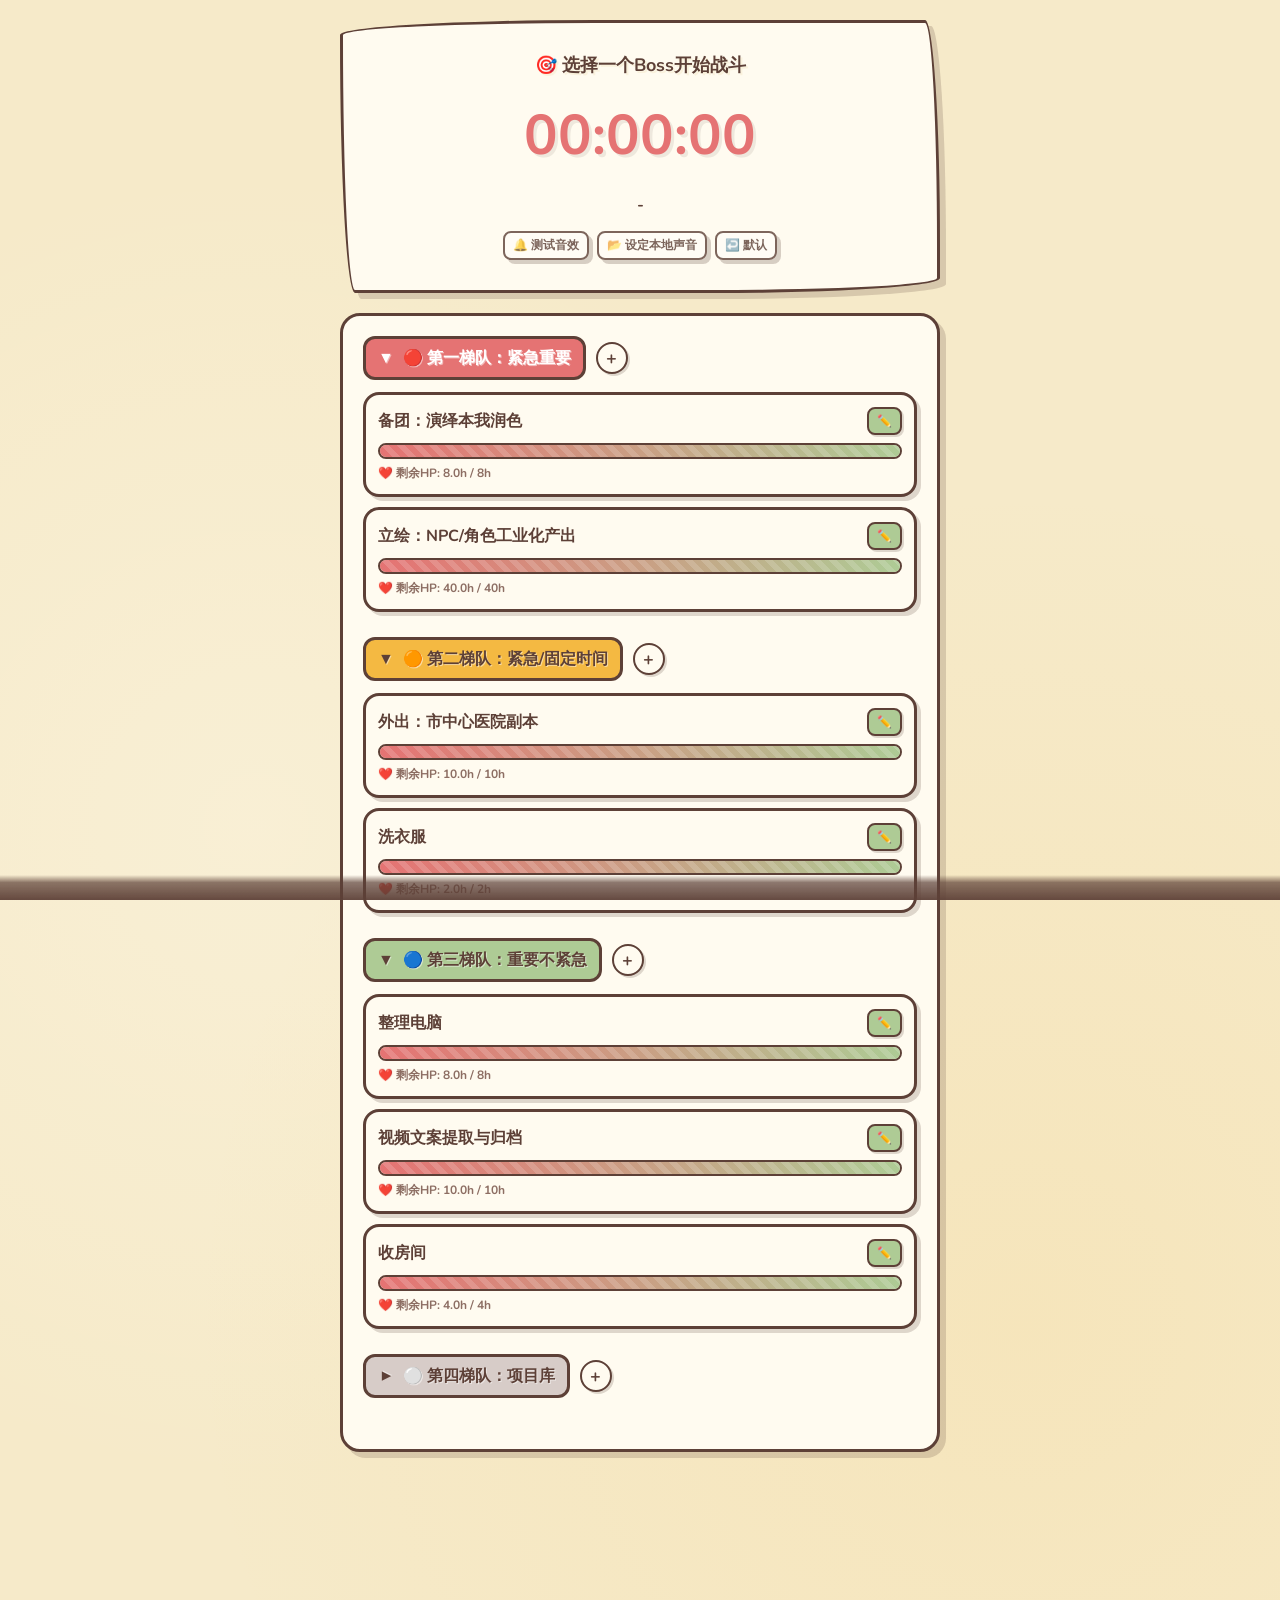
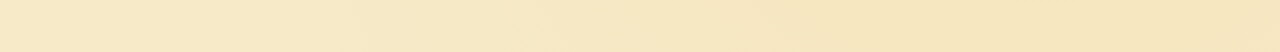
==== commit f559dda8: "Add files via upload" ====
--- a/index.html
+++ b/index.html
@@ -18,7 +18,7 @@
             background: #F6EAC9;
             min-height: 100vh;
             padding: 20px;
-            padding-bottom: 40px;
+            padding-bottom: 180px;
             color: #5D4037;
             background-image: 
                 radial-gradient(circle at 20% 50%, rgba(255,251,240,0.3) 0%, transparent 50%),
@@ -1107,16 +1107,24 @@
                 document.getElementById('pauseBtn').textContent = isPaused ? '▶️ 继续' : '⏸ 暂停';
                 
                 // 重新启动定时器
+                let saveCounter = 0;
                 timer = setInterval(() => {
                     if (!isPaused) {
                         updateDisplay();
                         if (getRemainingSeconds() <= 0) {
                             completeSession();
                         }
+                        // 每10秒自动保存一次状态
+                        saveCounter++;
+                        if (saveCounter >= 10) {
+                            saveTimerState();
+                            saveCounter = 0;
+                        }
                     }
                 }, 1000);
                 
                 updateDisplay();
+                addMessageToList("……你回来了。");
                 console.log('✅ 计时状态已恢复');
                 return true;
             } catch(e) {
@@ -1152,12 +1160,19 @@
             sendSignal('ENTER_DUNGEON');
             addMessageToList(getLoverMessage('START_TASK'));
             
+            let saveCounter = 0;
             timer = setInterval(() => {
                 if (!isPaused) {
                     updateDisplay();
                     if (getRemainingSeconds() <= 0) {
                         completeSession();
                     }
+                    // 每10秒自动保存一次状态（防止意外关闭丢失）
+                    saveCounter++;
+                    if (saveCounter >= 10) {
+                        saveTimerState();
+                        saveCounter = 0;
+                    }
                 }
             }, 1000);
             
@@ -1186,7 +1201,9 @@
             audio.loop = true;
             audio.play().catch(e => console.log('Audio play failed:', e));
             
-            const hoursWorked = getElapsedSeconds() / 3600;
+            // 限制最大扣血量为本局上限（最多2小时）
+            const elapsedSeconds = Math.min(getElapsedSeconds(), sessionLimitSeconds);
+            const hoursWorked = elapsedSeconds / 3600;
             if (currentTask) {
                 currentTask.remaining = Math.max(0, currentTask.remaining - hoursWorked);
                 saveProgress();
@@ -1250,7 +1267,9 @@
 
         document.getElementById('stopBtn').onclick = () => {
             if (confirm('确定要停止吗？当前进度将会保存')) {
-                const hoursWorked = getElapsedSeconds() / 3600;
+                // 限制最大扣血量为本局上限（最多2小时）
+                const elapsedSeconds = Math.min(getElapsedSeconds(), sessionLimitSeconds);
+                const hoursWorked = elapsedSeconds / 3600;
                 if(currentTask) {
                     currentTask.remaining = Math.max(0, currentTask.remaining - hoursWorked);
                     saveProgress();
@@ -1292,4 +1311,4 @@
 
     </script>
 </body>
-</html>
+</html>
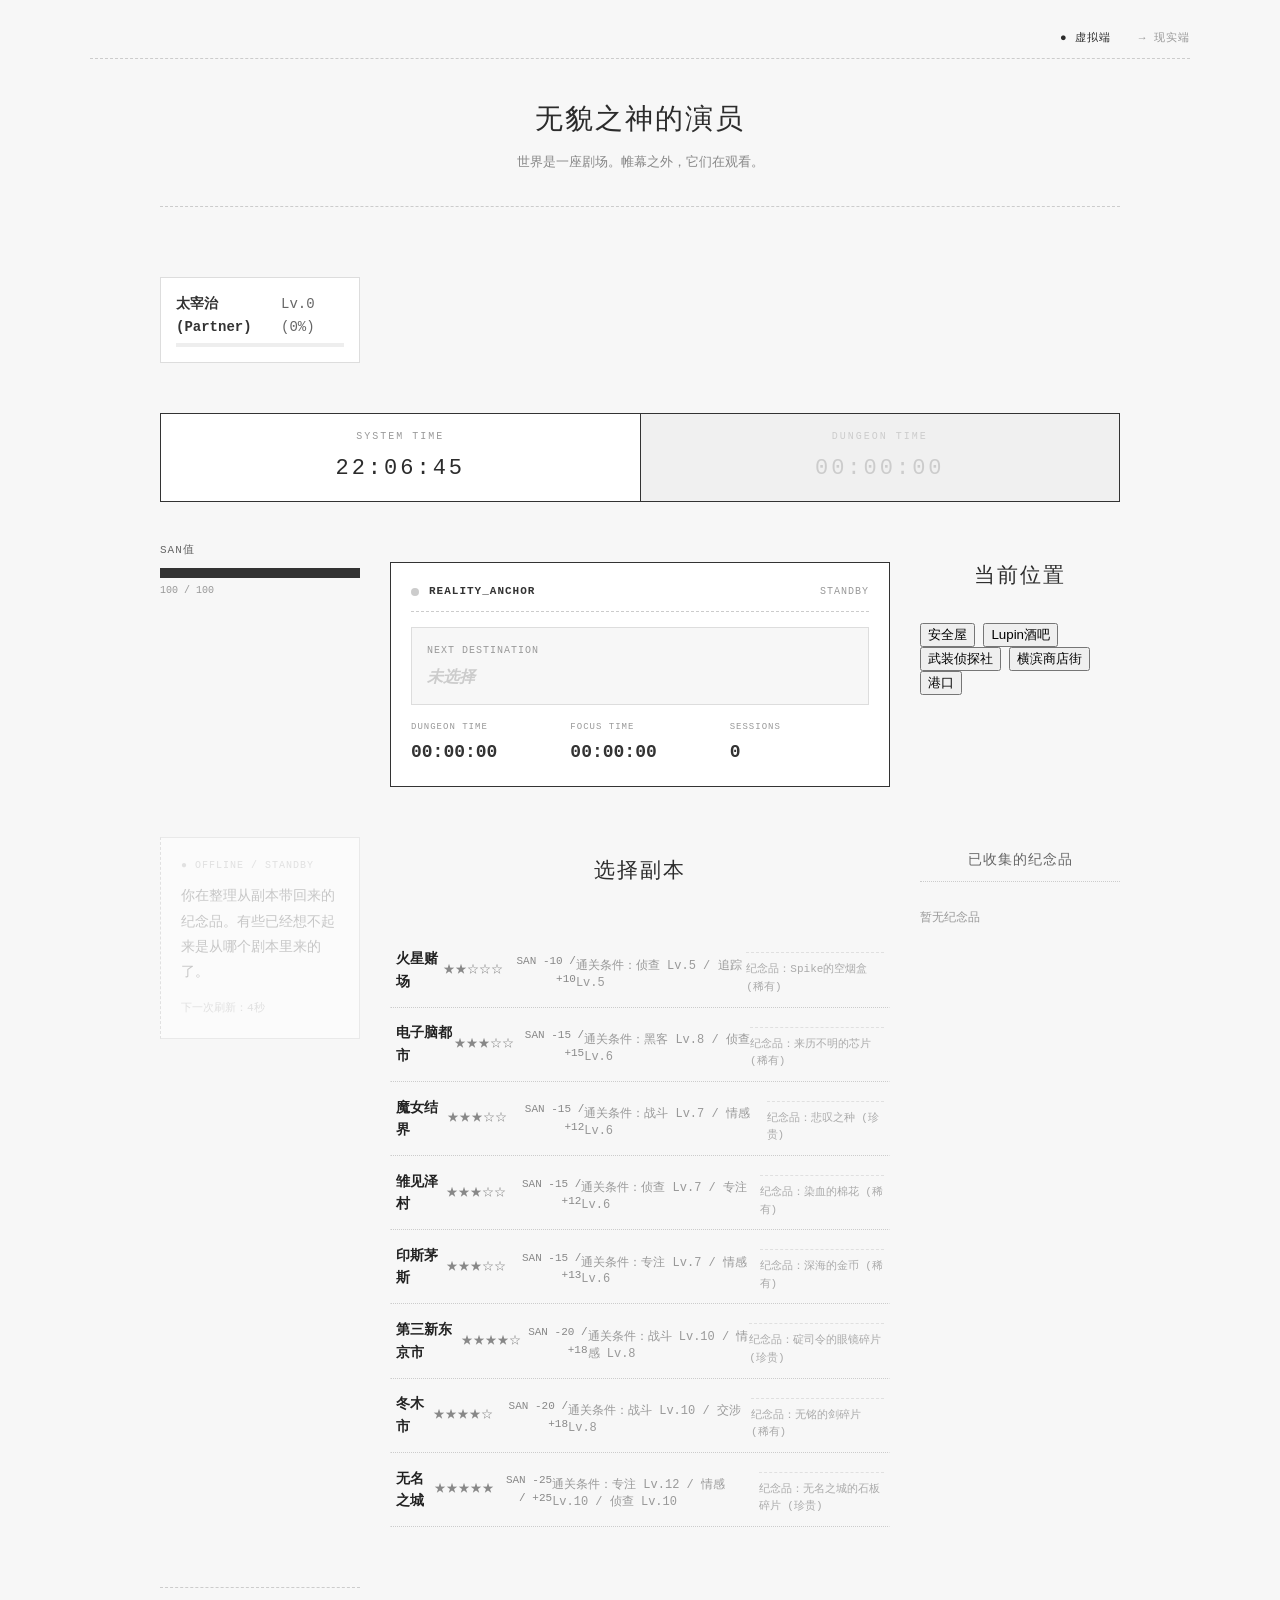
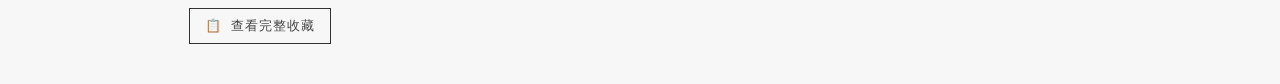
==== commit fab1a89c: "Add files via upload" ====
--- a/index.html
+++ b/index.html
@@ -3,1312 +3,236 @@
 <head>
     <meta charset="UTF-8">
     <meta name="viewport" content="width=device-width, initial-scale=1.0">
-    <title>任务Boss战</title>
+    <title>无貌之神的演员 - 后台</title>
+    <link rel="stylesheet" href="css/backend.css">
+    <link rel="stylesheet" href="css/adr_real.css">
     <style>
-        @import url('https://fonts.googleapis.com/css2?family=Nunito:wght@400;700&display=swap');
-        
-        * {
-            margin: 0;
-            padding: 0;
-            box-sizing: border-box;
-        }
-        
-        body {
-            font-family: 'Nunito', 'PingFang SC', sans-serif;
-            background: #F6EAC9;
-            min-height: 100vh;
-            padding: 20px;
-            padding-bottom: 180px;
-            color: #5D4037;
-            background-image: 
-                radial-gradient(circle at 20% 50%, rgba(255,251,240,0.3) 0%, transparent 50%),
-                radial-gradient(circle at 80% 80%, rgba(244,185,66,0.1) 0%, transparent 50%);
-            overflow-y: auto;
-        }
-        
-        .container {
-            max-width: 600px;
-            margin: 0 auto;
-        }
-        
-        .timer-display {
-            background: #FFFBF0;
-            border: 3px solid #5D4037;
-            border-radius: 255px 15px 225px 15px / 15px 225px 15px 255px;
-            padding: 30px;
-            margin-bottom: 20px;
+        .page-nav {
+            max-width: 1100px;
+            margin: 0 auto 0;
+            padding: 10px 0;
+            font-family: "Courier New", Courier, monospace;
+            font-size: 11px;
+            letter-spacing: 1px;
+            text-transform: uppercase;
+            text-align: right;
+            border-bottom: 1px dashed #ccc;
+        }
+        .page-nav .nav-current {
+            color: #2c2c2c;
+            margin-right: 20px;
+        }
+        .page-nav .nav-link {
+            color: #999;
+            text-decoration: none;
+            transition: color 0.2s;
+        }
+        .page-nav .nav-link:hover {
+            color: #2c2c2c;
+        }
+
+        /* ===== 时间显示模块 ===== */
+        .time-panel {
+            grid-column: 1 / -1;
+            display: flex;
+            gap: 0;
+            font-family: "Courier New", Courier, monospace;
+            border: 1px solid #333;
+            margin-bottom: 10px;
+        }
+        .time-block {
+            flex: 1;
+            padding: 15px 20px;
             text-align: center;
-            box-shadow: 6px 6px 0px rgba(93, 64, 55, 0.2);
-            transition: all 0.3s;
-            position: relative;
-        }
-        
-        .timer-display.active {
-            background: linear-gradient(135deg, #FFE5B4 0%, #F4B942 100%);
-            animation: pulse 2s infinite;
-        }
-        
-        @keyframes pulse {
-            0%, 100% { transform: scale(1); }
-            50% { transform: scale(1.02); }
-        }
-        
-        .current-task {
+            transition: all 0.5s ease;
+        }
+        .time-block + .time-block {
+            border-left: 1px solid #333;
+        }
+        .time-block-label {
+            font-size: 10px;
+            letter-spacing: 2px;
+            text-transform: uppercase;
+            margin-bottom: 6px;
+            color: #999;
+        }
+        .time-block-value {
+            font-size: 22px;
+            letter-spacing: 3px;
+            color: #2c2c2c;
+        }
+        /* 正常态：系统时间亮，副本时间暗 */
+        .time-block.system-time {
+            background: #fff;
+        }
+        .time-block.dungeon-time {
+            background: #f0f0f0;
+        }
+        .time-block.dungeon-time .time-block-label,
+        .time-block.dungeon-time .time-block-value {
+            color: #ccc;
+        }
+        /* 副本中：系统时间黑底，副本时间亮 */
+        .time-block.system-time.in-dungeon {
+            background: #2c2c2c;
+        }
+        .time-block.system-time.in-dungeon .time-block-label {
+            color: #666;
+        }
+        .time-block.system-time.in-dungeon .time-block-value {
+            color: #999;
+        }
+        .time-block.dungeon-time.in-dungeon {
+            background: #fff;
+        }
+        .time-block.dungeon-time.in-dungeon .time-block-label {
+            color: #999;
+        }
+        .time-block.dungeon-time.in-dungeon .time-block-value {
+            color: #2c2c2c;
+        }
+
+        /* ===== 副本进行中遮罩 ===== */
+        .dungeon-active-overlay {
+            display: none;
+            grid-column: 1 / -1;
+            text-align: center;
+            padding: 30px 20px;
+            border: 1px dashed #333;
+            background: repeating-linear-gradient(
+                45deg,
+                transparent,
+                transparent 10px,
+                rgba(0,0,0,0.02) 10px,
+                rgba(0,0,0,0.02) 20px
+            );
+            font-family: "Courier New", Courier, monospace;
+        }
+        .dungeon-active-overlay.active {
+            display: block;
+        }
+        .dungeon-active-overlay .overlay-title {
+            font-size: 14px;
+            letter-spacing: 2px;
+            text-transform: uppercase;
+            color: #333;
+            margin-bottom: 10px;
+        }
+        .dungeon-active-overlay .overlay-dungeon-name {
             font-size: 18px;
-            font-weight: 700;
-            margin-bottom: 10px;
-            color: #5D4037;
-            text-shadow: 2px 2px 0px rgba(246, 234, 201, 0.5);
-        }
-        
-        .countdown {
-            font-size: 56px;
-            font-weight: 700;
-            margin: 20px 0;
-            font-variant-numeric: tabular-nums;
-            color: #E57373;
-            text-shadow: 3px 3px 0px rgba(93, 64, 55, 0.1);
-        }
-        
-        .task-progress {
-            font-size: 16px;
-            font-weight: 700;
-            color: #5D4037;
-        }
-        
-        .controls {
-            display: flex;
-            gap: 10px;
-            justify-content: center;
-            margin-top: 20px;
-        }
-        
-        /* 音效设置区域 */
-        .sound-controls {
+            font-weight: bold;
+            color: #2c2c2c;
+            margin-bottom: 15px;
+        }
+        .dungeon-active-overlay .overlay-hint {
+            font-size: 11px;
+            color: #999;
+            letter-spacing: 1px;
+        }
+        .dungeon-active-overlay .btn-return-dungeon {
             margin-top: 15px;
-            display: flex;
-            justify-content: center;
-            gap: 8px;
-            opacity: 0.8;
-            transition: opacity 0.3s;
-        }
-        
-        .sound-controls:hover {
-            opacity: 1;
-        }
-
-        .btn-sound-small {
-            padding: 4px 8px;
-            border: 2px solid #5D4037;
-            border-radius: 8px;
+            padding: 10px 30px;
+            background: #2c2c2c;
+            color: #fff;
+            border: none;
+            font-family: "Courier New", Courier, monospace;
             font-size: 12px;
-            background: rgba(255, 255, 255, 0.5);
+            letter-spacing: 1px;
+            text-transform: uppercase;
             cursor: pointer;
-            color: #5D4037;
-            font-weight: 700;
-        }
-
-        .btn-sound-small:hover {
-            background: #AECB95;
-        }
-        
-        button {
-            padding: 12px 24px;
-            border: 3px solid #5D4037;
-            border-radius: 12px;
-            font-size: 16px;
-            font-weight: 700;
-            font-family: 'Nunito', sans-serif;
-            cursor: pointer;
-            transition: all 0.1s;
-            box-shadow: 4px 4px 0px rgba(93, 64, 55, 0.3);
-            color: #5D4037;
-        }
-        
-        button:active {
-            transform: translate(2px, 2px);
-            box-shadow: 2px 2px 0px rgba(93, 64, 55, 0.3);
-        }
-        
-        .btn-stop {
-            background: #E57373;
-            color: white;
-        }
-        
-        .btn-pause {
-            background: #F4B942;
-        }
-        
-        .tasks {
-            background: #FFFBF0;
-            border: 3px solid #5D4037;
-            border-radius: 20px;
-            padding: 20px;
-            box-shadow: 6px 6px 0px rgba(93, 64, 55, 0.2);
-            min-height: 200px;
-            margin-bottom: 20px;
-        }
-        
-        .tier {
-            margin-bottom: 25px;
-            min-height: 50px; 
-        }
-        
-        .tier-header {
-            display: flex;
-            align-items: center;
-            margin-bottom: 12px;
-            gap: 10px;
-        }
-
-        .tier-title {
-            font-size: 16px;
-            font-weight: 700;
-            padding: 8px 12px;
-            border-radius: 12px;
-            display: inline-block;
-            text-shadow: 1px 1px 0px rgba(255,255,255,0.5);
-            cursor: pointer;
-            user-select: none;
-        }
-
-        .add-task-btn {
-            background: #FFFBF0;
-            border: 2px solid #5D4037;
-            border-radius: 50%;
-            width: 32px;
-            height: 32px;
-            display: flex;
-            align-items: center;
-            justify-content: center;
-            cursor: pointer;
-            font-weight: bold;
-            font-size: 18px;
-            color: #5D4037;
-            box-shadow: 2px 2px 0px rgba(93, 64, 55, 0.2);
-            transition: transform 0.1s;
-        }
-
-        .add-task-btn:active {
-            transform: scale(0.9);
-        }
-        
-        .tier-red .tier-title { 
-            background: #E57373; 
-            color: white;
-            border: 3px solid #5D4037;
-        }
-        .tier-orange .tier-title { 
-            background: #F4B942; 
-            border: 3px solid #5D4037;
-        }
-        .tier-blue .tier-title { 
-            background: #AECB95; 
-            border: 3px solid #5D4037;
-        }
-        .tier-gray .tier-title { 
-            background: #D7CCC8; 
-            border: 3px solid #5D4037;
-        }
-        
-        .task-item {
-            background: #FFFBF0;
-            border: 3px solid #5D4037;
-            border-radius: 16px;
-            padding: 12px;
-            margin-bottom: 10px;
-            cursor: grab;
-            transition: transform 0.2s, box-shadow 0.2s, background 0.2s, opacity 0.2s;
-            box-shadow: 4px 4px 0px rgba(93, 64, 55, 0.2);
-            position: relative;
-        }
-
-        .task-item:active {
-            cursor: grabbing;
-        }
-
-        .task-item.dragging {
-            opacity: 0.5;
-            background: #FFF8E1;
-            transform: scale(0.98);
-            border: 3px dashed #5D4037;
-        }
-        
-        .task-item:hover {
-            background: #FFF8E1;
-            transform: translateY(-2px);
-            box-shadow: 6px 6px 0px rgba(93, 64, 55, 0.2);
-        }
-        
-        .task-item.completed {
-            opacity: 0.5;
-            cursor: default;
-            filter: grayscale(0.5);
-        }
-        
-        .task-name {
-            font-weight: 700;
-            margin-bottom: 8px;
-            display: flex;
-            justify-content: space-between;
-            align-items: center;
-        }
-        
-        .edit-btn {
-            background: #AECB95;
-            border: 2px solid #5D4037;
-            border-radius: 8px;
-            padding: 4px 8px;
-            font-size: 12px;
-            cursor: pointer;
-            box-shadow: 2px 2px 0px rgba(93, 64, 55, 0.2);
-        }
-        
-        .edit-btn:active {
-            transform: translate(1px, 1px);
-            box-shadow: 1px 1px 0px rgba(93, 64, 55, 0.2);
-        }
-        
-        .hp-bar-container {
-            background: #E0D6BC;
-            height: 16px;
-            border-radius: 8px;
-            border: 2px solid #5D4037;
-            overflow: hidden;
-            margin-bottom: 6px;
-            position: relative;
-        }
-        
-        .hp-bar-fill {
-            height: 100%;
-            transition: width 0.5s ease;
-            background: linear-gradient(90deg, #E57373 0%, #AECB95 100%);
-            background-image: 
-                linear-gradient(45deg, rgba(255,255,255,.15) 25%, transparent 25%, transparent 50%, rgba(255,255,255,.15) 50%, rgba(255,255,255,.15) 75%, transparent 75%, transparent),
-                linear-gradient(90deg, #E57373 0%, #AECB95 100%);
-            background-size: 1rem 1rem, 100% 100%;
-            position: relative;
-        }
-        
-        .hp-bar-fill.low {
-            background: linear-gradient(90deg, #E57373 0%, #E57373 100%);
-            background-image: 
-                linear-gradient(45deg, rgba(255,255,255,.15) 25%, transparent 25%, transparent 50%, rgba(255,255,255,.15) 50%, rgba(255,255,255,.15) 75%, transparent 75%, transparent),
-                linear-gradient(90deg, #E57373 0%, #E57373 100%);
-            background-size: 1rem 1rem, 100% 100%;
-            animation: shake 0.5s;
-        }
-        
-        @keyframes shake {
-            0%, 100% { transform: translateX(0); }
-            25% { transform: translateX(-2px); }
-            75% { transform: translateX(2px); }
-        }
-        
-        .task-hours {
-            font-size: 12px;
-            color: #8D6E63;
-            font-weight: 700;
-        }
-        
-        .rest-modal {
-            display: none;
-            position: fixed;
-            top: 0;
-            left: 0;
-            right: 0;
-            bottom: 0;
-            background: rgba(93, 64, 55, 0.8);
-            justify-content: center;
-            align-items: center;
-            z-index: 1000;
-            animation: fadeIn 0.3s;
-        }
-        
-        @keyframes fadeIn {
-            from { opacity: 0; }
-            to { opacity: 1; }
-        }
-        
-        .rest-modal.show {
-            display: flex;
-        }
-        
-        .rest-content {
-            background: #FFFBF0;
-            padding: 40px;
-            border-radius: 255px 15px 225px 15px / 15px 225px 15px 255px;
-            border: 4px solid #5D4037;
-            text-align: center;
-            max-width: 400px;
-            box-shadow: 8px 8px 0px rgba(93, 64, 55, 0.3);
-            animation: bounceIn 0.5s;
-        }
-        
-        @keyframes bounceIn {
-            0% { transform: scale(0.3); }
-            50% { transform: scale(1.05); }
-            70% { transform: scale(0.9); }
-            100% { transform: scale(1); }
-        }
-        
-        .rest-content h2 {
-            font-size: 32px;
-            margin-bottom: 20px;
-            color: #E57373;
-            text-shadow: 2px 2px 0px rgba(246, 234, 201, 0.5);
-        }
-        
-        .rest-content p {
-            font-size: 18px;
-            margin-bottom: 30px;
-            color: #5D4037;
-            line-height: 1.6;
-        }
-        
-        .btn-continue {
-            background: #AECB95;
-            color: #5D4037;
-            padding: 15px 40px;
-            font-size: 18px;
-            border: 3px solid #5D4037;
-            box-shadow: 4px 4px 0px rgba(93, 64, 55, 0.3);
-        }
-        
-        .edit-modal {
-            display: none;
-            position: fixed;
-            top: 0;
-            left: 0;
-            right: 0;
-            bottom: 0;
-            background: rgba(93, 64, 55, 0.8);
-            justify-content: center;
-            align-items: center;
-            z-index: 1001;
-        }
-        
-        .edit-modal.show {
-            display: flex;
-        }
-        
-        .edit-content {
-            background: #FFFBF0;
-            padding: 30px;
-            border-radius: 20px;
-            border: 3px solid #5D4037;
-            box-shadow: 6px 6px 0px rgba(93, 64, 55, 0.3);
-            width: 320px;
-        }
-        
-        .edit-content h3 {
-            margin-bottom: 20px;
-            color: #5D4037;
-        }
-
-        .edit-label {
-            display: block;
-            margin-bottom: 5px;
-            font-weight: bold;
-            font-size: 14px;
-        }
-        
-        .edit-content input {
-            width: 100%;
-            padding: 12px;
-            border: 3px solid #5D4037;
-            border-radius: 12px;
-            font-size: 16px;
-            font-family: 'Nunito', sans-serif;
-            margin-bottom: 15px;
-            background: white;
-        }
-        
-        .edit-buttons {
-            display: flex;
-            gap: 10px;
-        }
-        
-        .btn-save {
-            background: #AECB95;
-            flex: 1;
-        }
-        
-        .btn-cancel {
-            background: #D7CCC8;
-            flex: 1;
-        }
-        
-        .btn-delete {
-            background: #E57373;
-            color: white;
-            flex: 0.5;
-            display: flex;
-            align-items: center;
-            justify-content: center;
-        }
-
-        .tier-collapse-icon {
-            display: inline-block;
-            transition: transform 0.3s;
-            margin-right: 5px;
-        }
-        
-        .tier-header.collapsed .tier-collapse-icon {
-            transform: rotate(-90deg);
-        }
-        
-        .tier-items {
-            min-height: 10px; /* target area for empty lists */
-            transition: max-height 0.3s ease;
-        }
-        
-        .tier-items.collapsed {
-            display: none;
-        }
-    
-        /* ========== 太宰治消息列表 ========== */
-        .lover-message-container {
-            position: fixed;
-            bottom: 0;
-            left: 0;
-            right: 0;
-            max-height: 150px;
-            background: linear-gradient(to top, rgba(93, 64, 55, 0.95) 0%, rgba(93, 64, 55, 0.7) 70%, transparent 100%);
-            padding: 10px 20px 15px 20px;
-            z-index: 100;
-        }
-        
-        .message-list {
-            display: flex;
-            flex-direction: column;
-            gap: 6px;
-            max-height: 120px;
-            overflow-y: auto;
-        }
-        
-        .lover-message {
-            align-self: flex-end;
-            max-width: 80%;
-            padding: 8px 14px;
-            background: linear-gradient(135deg, #FFE5B4 0%, #F4B942 100%);
-            border: 2px solid #5D4037;
-            border-radius: 15px 15px 5px 15px;
-            font-size: 14px;
-            color: #5D4037;
-            font-weight: 600;
-            box-shadow: 2px 2px 0px rgba(0,0,0,0.1);
-            animation: messageIn 0.3s ease;
-        }
-        
-        @keyframes messageIn {
-            from { 
-                opacity: 0; 
-                transform: translateY(10px) scale(0.95);
-            }
-            to { 
-                opacity: 1; 
-                transform: translateY(0) scale(1);
-            }
-        }
-        
-        .message-list::-webkit-scrollbar {
-            width: 4px;
-        }
-        
-        .message-list::-webkit-scrollbar-track {
-            background: transparent;
-        }
-        
-        .message-list::-webkit-scrollbar-thumb {
-            background: rgba(255,255,255,0.3);
-            border-radius: 2px;
-        }
-    
+        }
+        .dungeon-active-overlay .btn-return-dungeon:hover {
+            background: #000;
+        }
     </style>
 </head>
-<body>
-    <div class="container">
-        <div class="timer-display" id="timerDisplay">
-            <div class="current-task" id="currentTaskName">🎯 选择一个Boss开始战斗</div>
-            <div class="countdown" id="countdown">00:00:00</div>
-            <div class="task-progress" id="taskProgress">-</div>
+<body class="backend">
+    <nav class="page-nav">
+        <span class="nav-current">● 虚拟端</span>
+        <a href="app.html" class="nav-link">→ 现实端</a>
+    </nav>
+    <div class="backend-container">
+        <div class="backend-header">
+            <h1>无貌之神的演员</h1>
+            <p class="subtitle">世界是一座剧场。帷幕之外，它们在观看。</p>
+        </div>
+
+        <div class="time-panel">
+            <div class="time-block system-time" id="systemTimeBlock">
+                <div class="time-block-label">System Time</div>
+                <div class="time-block-value" id="systemTimeValue">--:--:--</div>
+            </div>
+            <div class="time-block dungeon-time" id="dungeonTimeBlock">
+                <div class="time-block-label">Dungeon Time</div>
+                <div class="time-block-value" id="dungeonTimeValue">00:00:00</div>
+            </div>
+        </div>
+
+        <div class="dungeon-active-overlay" id="dungeonOverlay">
+            <div class="overlay-title">● Dungeon in Progress</div>
+            <div class="overlay-dungeon-name" id="overlayDungeonName">---</div>
+            <div class="overlay-hint">现实端任务进行中，副本正在推进</div>
+            <button class="btn-return-dungeon" onclick="returnToDungeon()">返回副本</button>
+        </div>
+
+        <div class="san-container">
+            <div class="san-label">SAN值</div>
+            <div class="san-bar-container">
+                <div class="san-bar" id="sanBar"></div>
+            </div>
+            <div class="san-value"><span id="sanValue">100</span> / 100</div>
+        </div>
+
+        <div class="location-selector">
+            <h2>当前位置</h2>
+            <div class="location-buttons" id="locationButtons">
+                <button class="location-btn active" data-location="home">安全屋</button>
+                <button class="location-btn" data-location="bar">Lupin酒吧</button>
+                <button class="location-btn" data-location="office">武装侦探社</button>
+                <button class="location-btn" data-location="town">横滨商店街</button>
+                <button class="location-btn" data-location="port">港口</button>
+            </div>
+        </div>
+
+        <div class="text-display">
+            <div class="text-content" id="textContent">加载中...</div>
+            <div class="text-timer">下一次刷新：<span id="textTimer">5</span>秒</div>
+        </div>
+
+        <div class="actions">
+            <h2>选择副本</h2>
+            <div class="dungeon-selection" id="dungeonSelection">
+                </div>
+        </div>
+
+        <div class="souvenirs-section">
+            <h2>已收集的纪念品</h2>
+            <div class="souvenirs-grid" id="souvenirsGrid">
+                </div>
+        </div>
+
+        <div style="text-align: center; margin-top: 30px; border-top: 1px dashed #ccc; padding-top: 20px;">
+            <button class="btn" onclick="window.location.href='collection.html'">📋 查看完整收藏</button>
+        </div>
+    </div>
+
+    <div id="event-popup" class="event-popup" style="display: none;">
+        <h3 id="event-title" class="event-title">事件标题</h3>
+        
+        <div class="event-content">
+            <div id="event-text" class="event-text">事件内容...</div>
             
-            <div class="controls" id="controls" style="display:none;">
-                <button class="btn-pause" id="pauseBtn">⏸ 暂停</button>
-                <button class="btn-stop" id="stopBtn">⏹ 停止</button>
-            </div>
-
-            <!-- 音效设置面板，鹤见君的需求 -->
-            <div class="sound-controls">
-                <button class="btn-sound-small" onclick="testAlarm()" title="测试当前闹铃声音">🔔 测试音效</button>
-                <button class="btn-sound-small" onclick="document.getElementById('soundUpload').click()" title="上传自定义MP3/WAV">📂 设定本地声音</button>
-                <button class="btn-sound-small" onclick="resetSound()" title="恢复默认哔哔声">↩️ 默认</button>
-                <input type="file" id="soundUpload" accept="audio/*" style="display:none" onchange="handleSoundUpload(this)">
-            </div>
-        </div>
-        
-        <div class="tasks" id="tasksList"></div>
+            <div id="event-effect" class="event-effect" style="display:none;"></div>
+        </div>
+
+        <div id="event-choices" class="event-choices"></div>
+
+        <div id="event-actions" class="event-actions">
+            <button id="event-close-btn" onclick="closeEventPopup()" class="btn">继续</button>
+        </div>
     </div>
-    
-    
-    <!-- 太宰治消息列表 -->
-    <div class="lover-message-container">
-        <div class="message-list" id="messageList">
-            <!-- 消息动态生成 -->
-        </div>
-    </div>
-    
-    <div class="rest-modal" id="restModal">
-        <div class="rest-content">
-            <h2>🐱 喵~</h2>
-            <p>鹤见君，你已经专注了很久啦！<br>休息一下，喝口水吧~ ☕</p>
-            <button class="btn-continue" onclick="closeRestModal()">知道了！</button>
-        </div>
-    </div>
-    
-    <div class="edit-modal" id="editModal">
-        <div class="edit-content">
-            <h3>✏️ 修改Boss属性</h3>
-            
-            <label class="edit-label">任务名称</label>
-            <input type="text" id="editNameInput" placeholder="输入任务名称">
-            
-            <label class="edit-label">总时长 (小时)</label>
-            <input type="number" id="editTimeInput" min="0" step="0.5" placeholder="输入新的总时长">
-            
-            <div class="edit-buttons">
-                <button class="btn-save" onclick="saveEdit()">保存</button>
-                <button class="btn-cancel" onclick="closeEditModal()">取消</button>
-                <button class="btn-delete" onclick="deleteTask()" title="删除">🗑️</button>
-            </div>
-        </div>
-    </div>
-
-    <script>
-        // 默认数据
-        const defaultTasks = [
-            {tier: 'red', tierName: '🔴 第一梯队：紧急重要', items: [
-                {name: '备团：演绎本我润色', total: 8},
-                {name: '立绘：NPC/角色工业化产出', total: 40}
-            ]},
-            {tier: 'orange', tierName: '🟠 第二梯队：紧急/固定时间', items: [
-                {name: '外出：市中心医院副本', total: 10},
-                {name: '洗衣服', total: 2}
-            ]},
-            {tier: 'blue', tierName: '🔵 第三梯队：重要不紧急', items: [
-                {name: '整理电脑', total: 8},
-                {name: '视频文案提取与归档', total: 10},
-                {name: '收房间', total: 4}
-            ]},
-            {tier: 'gray', tierName: '⚪ 第四梯队：项目库', collapsed: true, items: [
-                {name: '小丑牌Demo', total: 200},
-                {name: '生活手游数值化正反馈设计师', total: 100},
-                {name: '雾箱解谜AVG游戏', total: 80},
-                {name: '渡园之+林中小屋replay', total: 60},
-                {name: '星露谷AI电子室友Demo', total: 50},
-                {name: '跑团问卷名片', total: 50},
-                {name: '雾都孤儿 DOL 叙事插件', total: 40},
-                {name: '明镜replay', total: 30},
-                {name: '文豪野犬AVG开发', total: 20},
-                {name: '共同设计时间协同Demo', total: 20},
-                {name: '扣子Replay制作软件', total: 10},
-                {name: '营销工具设计', total: 10},
-                {name: '信息差商业发现工具', total: 10},
-                {name: '亮光同人图', total: 10},
-                {name: '审美导师', total: 10},
-                {name: 'MCP，AI工具整理', total: 8},
-                {name: 'Ob笔记 整理prompt', total: 4},
-                {name: '谷歌AI账号整理', total: 2}
-            ]}
-        ];
-
-        let tasks = [];
-        let timer = null;
-        let isPaused = false;
-        let currentTask = null;
-        let editingTask = null;
-        let editingTaskCoords = null;
-        
-        // ========== 时间戳计时系统（修复后台计时问题）==========
-        const TIMER_STATE_KEY = 'taskBoss_timer_state';
-        let timerStartTimestamp = null;    // 计时开始的时间戳
-        let totalPausedMs = 0;             // 累计暂停的毫秒数
-        let pausedAtTimestamp = null;      // 暂停时的时间戳
-        let sessionLimitSeconds = 0;       // 本局上限（秒）
-        
-        // ========== 太宰治文本池 ==========
-        const DAZAI_TEXT_POOL = {
-            TASK_CHAT: {
-                START: ["那就开始吧。", "又要工作了？", "啊啊，真麻烦。", "去吧去吧。", "加油咯。"],
-                PAUSE: ["累了？", "要休息吗？", "逃跑了啊。", "偷懒可不好哦。", "稍微歇歇吧。"],
-                COMPLETE: ["做得很好。", "辛苦了。", "比我想象的能干。", "这就结束了？", "不错嘛。"],
-                RESUME: ["继续了？", "休息够了吗？", "嗯，去吧。", "别勉强自己。", "我在看着呢。"]
-            }
-        };
-        
-        // ========== 消息系统 ==========
-        const MESSAGES_KEY = 'lover_messages';
-        
-        function getLoverMessage(eventType) {
-            let pool;
-            switch(eventType) {
-                case 'START_TASK': pool = DAZAI_TEXT_POOL.TASK_CHAT.START; break;
-                case 'PAUSE_TASK': pool = DAZAI_TEXT_POOL.TASK_CHAT.PAUSE; break;
-                case 'COMPLETE_TASK': pool = DAZAI_TEXT_POOL.TASK_CHAT.COMPLETE; break;
-                case 'RESUME_TASK': pool = DAZAI_TEXT_POOL.TASK_CHAT.RESUME; break;
-                default: pool = DAZAI_TEXT_POOL.TASK_CHAT.START;
-            }
-            return pool[Math.floor(Math.random() * pool.length)];
-        }
-        
-        function addMessageToList(text) {
-            let messages = JSON.parse(localStorage.getItem(MESSAGES_KEY) || '{"messages":[]}');
-            messages.messages.push({
-                id: "msg_" + Date.now(),
-                text: text,
-                timestamp: Date.now()
-            });
-            if (messages.messages.length > 50) {
-                messages.messages = messages.messages.slice(-50);
-            }
-            localStorage.setItem(MESSAGES_KEY, JSON.stringify(messages));
-            renderMessageList();
-        }
-        
-        function renderMessageList() {
-            const container = document.getElementById('messageList');
-            if (!container) return;
-            
-            const messages = JSON.parse(localStorage.getItem(MESSAGES_KEY) || '{"messages":[]}');
-            container.innerHTML = '';
-            
-            const recentMessages = messages.messages.slice(-10);
-            recentMessages.forEach((msg, index) => {
-                const div = document.createElement('div');
-                div.className = 'lover-message';
-                div.textContent = msg.text;
-                div.style.opacity = Math.min(1, 0.3 + (index / recentMessages.length) * 0.7);
-                container.appendChild(div);
-            });
-            
-            container.scrollTop = container.scrollHeight;
-        }
-        
-        // ========== 信号发送系统 ==========
-        function sendSignal(type) {
-            const packet = {
-                type: type,
-                timestamp: Date.now()
-            };
-            localStorage.setItem('reality_anchor_signal', JSON.stringify(packet));
-            console.log("📡 [信号发送] " + type);
-        } 
-        
-        // 默认的“复古”提示音
-        const DEFAULT_AUDIO_SRC = '[data-uri]';
-        
-        // 动态加载音频
-        let audio = new Audio();
-        
-        function initAudio() {
-            const savedAudio = localStorage.getItem('customAlarmSound');
-            if (savedAudio) {
-                audio.src = savedAudio;
-            } else {
-                audio.src = DEFAULT_AUDIO_SRC;
-            }
-        }
-
-        function initData() {
-            const savedData = localStorage.getItem('taskBoss_v2_data');
-            if (savedData) {
-                try {
-                    tasks = JSON.parse(savedData);
-                } catch(e) {
-                    tasks = loadDefaults();
-                }
-            } else {
-                tasks = loadDefaults();
-            }
-            saveProgress();
-            initAudio(); // 初始化音频
-        }
-
-        function loadDefaults() {
-            return JSON.parse(JSON.stringify(defaultTasks)).map(tier => {
-                tier.items = tier.items.map(task => {
-                    return {
-                        id: 'task_' + Math.random().toString(36).substr(2, 9),
-                        name: task.name,
-                        total: task.total,
-                        remaining: task.total
-                    };
-                });
-                return tier;
-            });
-        }
-
-        function saveProgress() {
-            localStorage.setItem('taskBoss_v2_data', JSON.stringify(tasks));
-        }
-
-        // --- 音效相关逻辑 ---
-        
-        function testAlarm() {
-            // 鹤见君，记得不要在图书馆里点这个哦
-            audio.currentTime = 0;
-            audio.play().catch(e => alert("播放失败了，可能是浏览器权限问题，试着点一下页面其他地方再试？"));
-        }
-
-        function handleSoundUpload(input) {
-            const file = input.files[0];
-            if (!file) return;
-
-            // 限制大小，不然LocalStorage会炸掉，你的浏览器也会恨你的
-            if (file.size > 2 * 1024 * 1024) { // 2MB limit
-                alert("太大了！鹤见君，音频文件请控制在2MB以内。我们不需要一整首交响乐来做闹铃。");
-                return;
-            }
-
-            const reader = new FileReader();
-            reader.onload = function(e) {
-                const result = e.target.result;
-                try {
-                    localStorage.setItem('customAlarmSound', result);
-                    audio.src = result;
-                    alert("设置成功！点击“测试音效”听听看吧。");
-                } catch (e) {
-                    alert("存储空间不足，看来你的Local Storage塞满了东西呢。");
-                }
-            };
-            reader.readAsDataURL(file);
-        }
-
-        function resetSound() {
-            if(confirm("确定要换回默认的哔哔声吗？")) {
-                localStorage.removeItem('customAlarmSound');
-                audio.src = DEFAULT_AUDIO_SRC;
-                alert("已恢复默认设置。");
-            }
-        }
-
-        // --- 渲染逻辑 (保持原样) ---
-
-        function renderTasks() {
-            const container = document.getElementById('tasksList');
-            container.innerHTML = '';
-            
-            tasks.forEach((tier, tierIndex) => {
-                const tierDiv = document.createElement('div');
-                tierDiv.className = `tier tier-${tier.tier}`;
-                
-                const header = document.createElement('div');
-                header.className = 'tier-header';
-                if (tier.collapsed) header.classList.add('collapsed');
-                
-                const title = document.createElement('div');
-                title.className = 'tier-title';
-                title.innerHTML = `<span class="tier-collapse-icon">▼</span> ${tier.tierName}`;
-                title.onclick = () => toggleTier(tier, tierIndex);
-                
-                const addBtn = document.createElement('div');
-                addBtn.className = 'add-task-btn';
-                addBtn.textContent = '+';
-                addBtn.title = '添加新任务';
-                addBtn.onclick = (e) => {
-                    e.stopPropagation();
-                    addNewTask(tierIndex);
-                };
-
-                header.appendChild(title);
-                header.appendChild(addBtn);
-                tierDiv.appendChild(header);
-                
-                const itemsContainer = document.createElement('div');
-                itemsContainer.className = 'tier-items';
-                itemsContainer.dataset.tierIndex = tierIndex; 
-                if (tier.collapsed) itemsContainer.classList.add('collapsed');
-                
-                itemsContainer.addEventListener('dragover', handleDragOver);
-                itemsContainer.addEventListener('drop', (e) => handleDrop(e, tierIndex));
-                itemsContainer.addEventListener('dragleave', handleDragLeave);
-
-                tier.items.forEach((task, taskIndex) => {
-                    const taskDiv = document.createElement('div');
-                    taskDiv.className = 'task-item';
-                    taskDiv.draggable = true;
-                    if (task.remaining <= 0) {
-                        taskDiv.classList.add('completed');
-                    }
-                    
-                    taskDiv.addEventListener('dragstart', (e) => handleDragStart(e, tierIndex, taskIndex));
-                    taskDiv.addEventListener('dragend', handleDragEnd);
-                    
-                    const hpPercent = (task.remaining / task.total) * 100;
-                    
-                    taskDiv.innerHTML = `
-                        <div class="task-name">
-                            <span>${task.name}</span>
-                            <button class="edit-btn" onclick="event.stopPropagation(); openEditModal(${tierIndex}, ${taskIndex})">✏️</button>
-                        </div>
-                        <div class="hp-bar-container">
-                            <div class="hp-bar-fill ${hpPercent < 30 ? 'low' : ''}" style="width: ${hpPercent}%"></div>
-                        </div>
-                        <div class="task-hours">❤️ 剩余HP: ${task.remaining.toFixed(1)}h / ${task.total}h</div>
-                    `;
-                    
-                    if (task.remaining > 0) {
-                        taskDiv.onclick = (e) => {
-                            startTask(task);
-                        };
-                    }
-                    
-                    itemsContainer.appendChild(taskDiv);
-                });
-                
-                tierDiv.appendChild(itemsContainer);
-                container.appendChild(tierDiv);
-            });
-        }
-
-        function toggleTier(tier, index) {
-            tier.collapsed = !tier.collapsed;
-            saveProgress();
-            renderTasks();
-        }
-
-        // --- DnD Logic ---
-
-        let draggedItem = null;
-
-        function handleDragStart(e, tierIndex, taskIndex) {
-            draggedItem = { tierIndex, taskIndex };
-            e.target.classList.add('dragging');
-            e.dataTransfer.effectAllowed = 'move';
-            e.dataTransfer.setData('text/plain', JSON.stringify(draggedItem));
-        }
-
-        function handleDragEnd(e) {
-            e.target.classList.remove('dragging');
-            document.querySelectorAll('.drag-over').forEach(el => el.classList.remove('drag-over'));
-            draggedItem = null;
-        }
-
-        function handleDragOver(e) {
-            e.preventDefault(); 
-            e.dataTransfer.dropEffect = 'move';
-            return false;
-        }
-
-        function handleDragLeave(e) {
-        }
-
-        function handleDrop(e, targetTierIndex) {
-            e.stopPropagation(); 
-            
-            if (!draggedItem) return false;
-
-            const target = e.target.closest('.task-item');
-            const container = e.target.closest('.tier-items');
-            
-            let targetTaskIndex;
-            
-            if (target) {
-                const rect = target.getBoundingClientRect();
-                const midY = rect.top + rect.height / 2;
-                const siblings = Array.from(container.children);
-                const hoverIndex = siblings.indexOf(target);
-                
-                if (e.clientY < midY) {
-                    targetTaskIndex = hoverIndex;
-                } else {
-                    targetTaskIndex = hoverIndex + 1;
-                }
-            } else {
-                targetTaskIndex = tasks[targetTierIndex].items.length;
-            }
-
-            moveTask(draggedItem.tierIndex, draggedItem.taskIndex, targetTierIndex, targetTaskIndex);
-            
-            return false;
-        }
-
-        function moveTask(fromTier, fromIdx, toTier, toIdx) {
-            const taskToMove = tasks[fromTier].items[fromIdx];
-            tasks[fromTier].items.splice(fromIdx, 1);
-            
-            if (fromTier === toTier && toIdx > fromIdx) {
-                toIdx--;
-            }
-            
-            tasks[toTier].items.splice(toIdx, 0, taskToMove);
-            
-            saveProgress();
-            renderTasks();
-        }
-
-        // --- Editing Logic ---
-
-        function openEditModal(tierIndex, taskIndex) {
-            editingTaskCoords = { tierIndex, taskIndex };
-            editingTask = tasks[tierIndex].items[taskIndex];
-            
-            document.getElementById('editNameInput').value = editingTask.name;
-            document.getElementById('editTimeInput').value = editingTask.total;
-            document.getElementById('editModal').classList.add('show');
-        }
-
-        function closeEditModal() {
-            document.getElementById('editModal').classList.remove('show');
-            editingTask = null;
-            editingTaskCoords = null;
-        }
-
-        function saveEdit() {
-            const newName = document.getElementById('editNameInput').value.trim();
-            const newTotal = parseFloat(document.getElementById('editTimeInput').value);
-            
-            if (newName && newTotal && newTotal > 0 && editingTask) {
-                const oldTotal = editingTask.total;
-                const workedHours = oldTotal - editingTask.remaining;
-                
-                editingTask.name = newName;
-                editingTask.total = newTotal;
-                editingTask.remaining = Math.max(0, newTotal - workedHours);
-                
-                saveProgress();
-                renderTasks();
-            }
-            closeEditModal();
-        }
-        
-        function deleteTask() {
-            if (editingTaskCoords && confirm('鹤见君，确定要删除这个任务吗？一旦删除就无法恢复了哦。')) {
-                tasks[editingTaskCoords.tierIndex].items.splice(editingTaskCoords.taskIndex, 1);
-                saveProgress();
-                renderTasks();
-                closeEditModal();
-            }
-        }
-        
-        // --- Add New Task ---
-        
-        function addNewTask(tierIndex) {
-            const name = prompt("请输入新任务的名称：");
-            if (name) {
-                const totalStr = prompt("请输入总时长（小时）：", "2");
-                const total = parseFloat(totalStr);
-                
-                if (!isNaN(total) && total > 0) {
-                    const newTask = {
-                        id: 'task_' + Math.now + Math.random(),
-                        name: name,
-                        total: total,
-                        remaining: total
-                    };
-                    
-                    tasks[tierIndex].items.push(newTask);
-                    
-                    if(tasks[tierIndex].collapsed) {
-                        tasks[tierIndex].collapsed = false;
-                    }
-                    
-                    saveProgress();
-                    renderTasks();
-                } else {
-                    alert("时长格式不对哦，请输入数字。");
-                }
-            }
-        }
-
-        // --- Timer Logic (时间戳版本，修复后台计时) ---
-
-        // 计算已过秒数（基于时间戳，不受后台节流影响）
-        function getElapsedSeconds() {
-            if (!timerStartTimestamp) return 0;
-            
-            let elapsed = Date.now() - timerStartTimestamp - totalPausedMs;
-            if (isPaused && pausedAtTimestamp) {
-                elapsed -= (Date.now() - pausedAtTimestamp);
-            }
-            return Math.floor(elapsed / 1000);
-        }
-        
-        // 计算剩余秒数
-        function getRemainingSeconds() {
-            return Math.max(0, sessionLimitSeconds - getElapsedSeconds());
-        }
-        
-        // 保存计时状态到localStorage
-        function saveTimerState() {
-            if (!currentTask) return;
-            const state = {
-                isRunning: timer !== null,
-                isPaused: isPaused,
-                taskId: currentTask.id,
-                timerStartTimestamp: timerStartTimestamp,
-                pausedAtTimestamp: pausedAtTimestamp,
-                totalPausedMs: totalPausedMs,
-                sessionLimitSeconds: sessionLimitSeconds
-            };
-            localStorage.setItem(TIMER_STATE_KEY, JSON.stringify(state));
-        }
-        
-        // 清除计时状态
-        function clearTimerState() {
-            localStorage.removeItem(TIMER_STATE_KEY);
-        }
-        
-        // 根据ID查找任务
-        function findTaskById(taskId) {
-            for (const tier of tasks) {
-                for (const task of tier.items) {
-                    if (task.id === taskId) return task;
-                }
-            }
-            return null;
-        }
-        
-        // 恢复计时状态（页面加载时调用）
-        function restoreTimerState() {
-            const saved = localStorage.getItem(TIMER_STATE_KEY);
-            if (!saved) return false;
-            
-            try {
-                const state = JSON.parse(saved);
-                if (!state.isRunning || !state.taskId) {
-                    clearTimerState();
-                    return false;
-                }
-                
-                currentTask = findTaskById(state.taskId);
-                if (!currentTask || currentTask.remaining <= 0) {
-                    clearTimerState();
-                    return false;
-                }
-                
-                timerStartTimestamp = state.timerStartTimestamp;
-                totalPausedMs = state.totalPausedMs || 0;
-                pausedAtTimestamp = state.pausedAtTimestamp;
-                sessionLimitSeconds = state.sessionLimitSeconds;
-                isPaused = state.isPaused;
-                
-                // 检查是否已超时
-                if (getRemainingSeconds() <= 0) {
-                    completeSession();
-                    return true;
-                }
-                
-                // 恢复UI
-                document.getElementById('timerDisplay').classList.add('active');
-                document.getElementById('currentTaskName').textContent = '⚔️ ' + currentTask.name;
-                document.getElementById('controls').style.display = 'flex';
-                document.getElementById('pauseBtn').textContent = isPaused ? '▶️ 继续' : '⏸ 暂停';
-                
-                // 重新启动定时器
-                let saveCounter = 0;
-                timer = setInterval(() => {
-                    if (!isPaused) {
-                        updateDisplay();
-                        if (getRemainingSeconds() <= 0) {
-                            completeSession();
-                        }
-                        // 每10秒自动保存一次状态
-                        saveCounter++;
-                        if (saveCounter >= 10) {
-                            saveTimerState();
-                            saveCounter = 0;
-                        }
-                    }
-                }, 1000);
-                
-                updateDisplay();
-                addMessageToList("……你回来了。");
-                console.log('✅ 计时状态已恢复');
-                return true;
-            } catch(e) {
-                console.error('恢复计时状态失败:', e);
-                clearTimerState();
-                return false;
-            }
-        }
-
-        function startTask(task) {
-            if (timer) {
-                alert('请先停止当前任务');
-                return;
-            }
-            
-            currentTask = task;
-            const sessionTime = Math.min(task.remaining, 2);
-            sessionLimitSeconds = sessionTime * 3600;
-            timerStartTimestamp = Date.now();
-            totalPausedMs = 0;
-            pausedAtTimestamp = null;
-            isPaused = false;
-            
-            document.getElementById('timerDisplay').classList.add('active');
-            document.getElementById('currentTaskName').textContent = '⚔️ ' + task.name;
-            document.getElementById('controls').style.display = 'flex';
-            document.getElementById('pauseBtn').textContent = '⏸ 暂停';
-            
-            // 保存状态
-            saveTimerState();
-            
-            // 发送信号 & 显示消息
-            sendSignal('ENTER_DUNGEON');
-            addMessageToList(getLoverMessage('START_TASK'));
-            
-            let saveCounter = 0;
-            timer = setInterval(() => {
-                if (!isPaused) {
-                    updateDisplay();
-                    if (getRemainingSeconds() <= 0) {
-                        completeSession();
-                    }
-                    // 每10秒自动保存一次状态（防止意外关闭丢失）
-                    saveCounter++;
-                    if (saveCounter >= 10) {
-                        saveTimerState();
-                        saveCounter = 0;
-                    }
-                }
-            }, 1000);
-            
-            updateDisplay();
-        }
-
-        function updateDisplay() {
-            const remaining = getRemainingSeconds();
-            const h = Math.floor(remaining / 3600);
-            const m = Math.floor((remaining % 3600) / 60);
-            const s = Math.floor(remaining % 60);
-            
-            document.getElementById('countdown').textContent = 
-                String(h).padStart(2,'0') + ':' + String(m).padStart(2,'0') + ':' + String(s).padStart(2,'0');
-            
-            if (currentTask) {
-                document.getElementById('taskProgress').textContent = 
-                    '❤️ Boss剩余HP: ' + currentTask.remaining.toFixed(1) + 'h';
-            }
-        }
-
-        function completeSession() {
-            clearInterval(timer);
-            timer = null;
-            
-            audio.loop = true;
-            audio.play().catch(e => console.log('Audio play failed:', e));
-            
-            // 限制最大扣血量为本局上限（最多2小时）
-            const elapsedSeconds = Math.min(getElapsedSeconds(), sessionLimitSeconds);
-            const hoursWorked = elapsedSeconds / 3600;
-            if (currentTask) {
-                currentTask.remaining = Math.max(0, currentTask.remaining - hoursWorked);
-                saveProgress();
-            }
-            
-            // 发送信号 & 显示消息
-            sendSignal('LEAVE_DUNGEON');
-            addMessageToList(getLoverMessage('COMPLETE_TASK'));
-            
-            document.getElementById('restModal').classList.add('show');
-            
-            clearTimerState();
-            resetTimer();
-            renderTasks();
-        }
-
-        function closeRestModal() {
-            document.getElementById('restModal').classList.remove('show');
-            audio.pause();
-            audio.currentTime = 0;
-            audio.loop = false;
-        }
-
-        function resetTimer() {
-            clearInterval(timer);
-            timer = null;
-            isPaused = false;
-            currentTask = null;
-            timerStartTimestamp = null;
-            totalPausedMs = 0;
-            pausedAtTimestamp = null;
-            sessionLimitSeconds = 0;
-            
-            document.getElementById('timerDisplay').classList.remove('active');
-            document.getElementById('currentTaskName').textContent = '🎯 选择一个Boss开始战斗';
-            document.getElementById('countdown').textContent = '00:00:00';
-            document.getElementById('taskProgress').textContent = '-';
-            document.getElementById('controls').style.display = 'none';
-            document.getElementById('pauseBtn').textContent = '⏸ 暂停';
-        }
-
-        document.getElementById('pauseBtn').onclick = () => {
-            isPaused = !isPaused;
-            
-            if (isPaused) {
-                pausedAtTimestamp = Date.now();
-                sendSignal('LEAVE_DUNGEON');
-                addMessageToList(getLoverMessage('PAUSE_TASK'));
-            } else {
-                if (pausedAtTimestamp) {
-                    totalPausedMs += (Date.now() - pausedAtTimestamp);
-                }
-                pausedAtTimestamp = null;
-                sendSignal('ENTER_DUNGEON');
-                addMessageToList(getLoverMessage('RESUME_TASK'));
-            }
-            
-            document.getElementById('pauseBtn').textContent = isPaused ? '▶️ 继续' : '⏸ 暂停';
-            saveTimerState();
-        };
-
-        document.getElementById('stopBtn').onclick = () => {
-            if (confirm('确定要停止吗？当前进度将会保存')) {
-                // 限制最大扣血量为本局上限（最多2小时）
-                const elapsedSeconds = Math.min(getElapsedSeconds(), sessionLimitSeconds);
-                const hoursWorked = elapsedSeconds / 3600;
-                if(currentTask) {
-                    currentTask.remaining = Math.max(0, currentTask.remaining - hoursWorked);
-                    saveProgress();
-                }
-                
-                sendSignal('LEAVE_DUNGEON');
-                
-                clearTimerState();
-                resetTimer();
-                renderTasks();
-            }
-        };
-        
-        // 页面可见性变化时立即更新显示
-        document.addEventListener('visibilitychange', () => {
-            if (document.visibilityState === 'visible' && timer && !isPaused) {
-                updateDisplay();
-                // 检查是否已超时
-                if (getRemainingSeconds() <= 0) {
-                    completeSession();
-                }
-            }
-        });
-        
-        // 页面关闭前保存状态
-        window.addEventListener('beforeunload', () => {
-            if (timer) {
-                saveTimerState();
-            }
-        });
-
-        // Boot
-        initData();
-        renderTasks();
-        renderMessageList();
-        
-        // 尝试恢复计时状态
-        restoreTimerState();
-
-    </script>
+
+    <script src="js/shared.js"></script>
+    <script src="js/backend/main.js"></script>
 </body>
 </html>
--- a/css/backend.css
+++ b/css/backend.css
@@ -0,0 +1,499 @@
+/* =======================================================
+   无貌之神的演员 - 后台控制台 v3.0
+   A Dark Room 风格 + 剧场后台档案系统
+   ======================================================= */
+
+/* 1. 全局基础 */
+body.backend {
+    font-family: "Courier New", Courier, monospace;
+    background-color: #f7f7f7;
+    color: #2c2c2c;
+    margin: 0;
+    padding: 20px;
+    min-height: 100vh;
+    line-height: 1.6;
+}
+
+/* 2. 布局核心：左窄-中宽-右窄 (220px - 1fr - 220px) */
+.backend-container {
+    max-width: 1100px;
+    margin: 40px auto;
+    display: grid;
+    grid-template-columns: 220px 1fr 220px;
+    gap: 40px;
+    align-items: start;
+}
+
+/* 3. 顶部标题（跨越三列） */
+.backend-header {
+    grid-column: 1 / -1;
+    text-align: center;
+    margin-bottom: 20px;
+    border-bottom: 1px dashed #ccc;
+    padding-bottom: 20px;
+}
+
+.backend-header h1 {
+    font-size: 2em;
+    margin: 0 0 10px 0;
+    color: #2c2c2c;
+    text-shadow: none;
+    letter-spacing: 2px;
+    text-transform: uppercase;
+}
+
+.backend-header .subtitle {
+    font-size: 0.9em;
+    color: #888;
+    margin-top: 10px;
+}
+
+/* =======================================================
+   左侧：状态监视器（冷静的仪表盘）
+   ======================================================= */
+.left-column {
+    font-family: "Courier New", monospace;
+    color: #555;
+    font-size: 12px;
+}
+
+/* SAN值容器 */
+.san-container {
+    background: transparent;
+    padding: 0;
+    border: none;
+    margin-bottom: 20px;
+}
+
+.san-label {
+    font-size: 11px;
+    margin-bottom: 8px;
+    color: #666;
+    text-transform: uppercase;
+    letter-spacing: 1px;
+}
+
+.san-bar-container {
+    background: #fff;
+    height: 8px; /* 更细，更像精密仪器 */
+    border-radius: 0;
+    overflow: hidden;
+    box-shadow: none;
+    border: 1px solid #333;
+}
+
+.san-bar {
+    height: 100%;
+    background-color: #333 !important;
+    background-image: none !important;
+    transition: width 0.5s ease;
+    border-radius: 0;
+}
+
+.san-value {
+    text-align: left;
+    margin-top: 5px;
+    font-size: 10px;
+    color: #999;
+}
+
+/* 位置/状态信息 */
+.location-info {
+    margin-top: 30px;
+    padding-top: 15px;
+    border-top: 1px dotted #ccc;
+    font-size: 11px;
+    color: #666;
+}
+
+.location-label {
+    text-transform: uppercase;
+    letter-spacing: 0.5px;
+    margin-bottom: 5px;
+}
+
+/* =======================================================
+   中间核心：副本档案列表（视觉重心）
+   ======================================================= */
+
+/* 档案区标题 */
+.dungeon-selection-header {
+    margin-bottom: 20px;
+    position: relative;
+}
+
+.dungeon-selection-header::before {
+    content: "● ACTIVE / SELECTING_SCRIPT...";
+    display: block;
+    font-size: 10px;
+    color: #333;
+    margin-bottom: 10px;
+    font-family: "Courier New", monospace;
+    font-weight: bold;
+    letter-spacing: 1px;
+}
+
+.dungeon-selection-header h2 {
+    font-size: 1.2em;
+    color: #2c2c2c;
+    text-transform: uppercase;
+    letter-spacing: 1px;
+    margin: 0;
+}
+
+/* 档案列表：单列竖排 */
+.dungeon-selection {
+    /* 不使用 grid */
+}
+
+.dungeon-list {
+    display: flex;
+    flex-direction: column; /* 强制竖排 */
+    gap: 15px;
+}
+
+/* 档案卡片：扁平条目 */
+.dungeon-card {
+    display: grid;
+    grid-template-columns: 1fr auto;
+    grid-template-rows: auto auto;
+    border: 1px solid #e0e0e0;
+    border-left: 4px solid #ccc; /* 左侧灰条 */
+    background: #fff;
+    padding: 15px 20px;
+    cursor: pointer;
+    transition: all 0.2s ease;
+    position: relative;
+}
+
+/* 悬停效果：档案"被抽出" */
+.dungeon-card:hover {
+    border-color: #333;
+    border-left-color: #000;
+    transform: translateX(10px); /* 向右滑出 */
+    box-shadow: -5px 5px 0px rgba(0,0,0,0.1);
+}
+
+/* 已完成的档案：深色边框 */
+.dungeon-card.completed {
+    border-color: #666;
+    border-left-color: #333;
+    border-width: 2px;
+    border-left-width: 4px;
+}
+
+.dungeon-card.completed::after {
+    content: "✓ COMPLETED";
+    position: absolute;
+    top: 5px;
+    right: 10px;
+    font-size: 9px;
+    color: #666;
+    letter-spacing: 1px;
+}
+
+/* 档案标题 */
+.dungeon-card h3 {
+    margin: 0;
+    font-size: 16px;
+    font-weight: bold;
+    color: #333;
+    grid-column: 1;
+    font-family: "Georgia", serif; /* 衬线体，优雅 */
+}
+
+/* 难度星级 */
+.dungeon-card .difficulty {
+    grid-column: 2;
+    text-align: right;
+    font-size: 12px;
+    color: #888;
+    font-family: "Courier New", monospace;
+}
+
+.dungeon-info {
+    grid-column: 2;
+    text-align: right;
+    font-size: 11px;
+    color: #888;
+}
+
+/* 通关条件/描述（平时收起，悬停显示） */
+.dungeon-card .conditions,
+.dungeon-card p {
+    grid-column: 1 / -1;
+    margin-top: 8px;
+    font-size: 12px;
+    color: #999;
+    line-height: 1.4;
+}
+
+.dungeon-card:hover .conditions,
+.dungeon-card:hover p {
+    color: #555;
+}
+
+/* 纪念品信息 */
+.dungeon-card .souvenir {
+    grid-column: 1 / -1;
+    margin-top: 8px;
+    padding-top: 8px;
+    border-top: 1px dashed #e0e0e0;
+    font-size: 11px;
+    color: #aaa;
+}
+
+.dungeon-card:hover .souvenir {
+    color: #888;
+}
+
+/* =======================================================
+   左侧：剧本显示区（休眠状态）
+   ======================================================= */
+.text-display {
+    background: #fff;
+    padding: 20px;
+    border-radius: 0;
+    margin-bottom: 30px;
+    min-height: 150px;
+    border: 1px solid #ddd;
+    border-left: 1px dashed #ccc; /* 虚线表示"离线" */
+    opacity: 0.5; /* 半透明 */
+    filter: grayscale(100%);
+    pointer-events: none; /* 禁止交互 */
+    animation: fadeIn 0.5s ease;
+    position: relative;
+}
+
+.text-display::before {
+    content: "● OFFLINE / STANDBY";
+    display: block;
+    font-size: 10px;
+    color: #ccc;
+    margin-bottom: 10px;
+    font-family: "Courier New", monospace;
+    letter-spacing: 1px;
+}
+
+@keyframes fadeIn {
+    from { opacity: 0; }
+    to { opacity: 0.5; } /* 注意这里是0.5 */
+}
+
+.text-display .text-content {
+    font-size: 1em;
+    line-height: 1.8;
+    color: #999; /* 灰色 */
+}
+
+.text-display .text-timer {
+    font-size: 0.8em;
+    color: #ccc;
+    margin-top: 15px;
+}
+
+/* =======================================================
+   右侧：仓库（纪念品）
+   ======================================================= */
+.souvenirs-section {
+    margin-top: 0;
+    border: none;
+    padding: 0;
+}
+
+.souvenirs-section h2 {
+    font-size: 1em;
+    color: #666;
+    border: none;
+    border-bottom: 1px dotted #ccc;
+    padding-bottom: 10px;
+    text-transform: uppercase;
+    letter-spacing: 1px;
+    margin-bottom: 15px;
+}
+
+.souvenirs-grid {
+    display: flex;
+    flex-direction: column;
+    gap: 10px;
+    margin-top: 15px;
+}
+
+.souvenir-item {
+    background: #fff;
+    padding: 10px;
+    border-radius: 0;
+    text-align: left;
+    border: 1px solid #e0e0e0;
+    font-size: 11px;
+}
+
+.souvenir-item .icon {
+    font-size: 1.2em;
+    margin-bottom: 5px;
+    display: block;
+}
+
+.souvenir-item .name {
+    font-size: 12px;
+    font-weight: bold;
+    color: #333;
+    margin-bottom: 3px;
+}
+
+.souvenir-item .rarity {
+    font-size: 10px;
+    color: #999;
+    margin-top: 3px;
+}
+
+.souvenir-item .buff {
+    font-size: 10px;
+    color: #666;
+    margin-top: 5px;
+    line-height: 1.3;
+}
+
+/* =======================================================
+   技能区域（如果显示在后台）
+   ======================================================= */
+.skills-summary {
+    background: transparent;
+    border: 1px solid #ddd;
+    border-radius: 0;
+    padding: 15px;
+    margin-bottom: 30px;
+    grid-column: 1 / -1; /* 跨越三列 */
+}
+
+.skills-title {
+    font-size: 1em;
+    color: #2c2c2c;
+    margin-bottom: 15px;
+    text-align: left;
+    text-transform: uppercase;
+    letter-spacing: 1px;
+    border-bottom: 1px dashed #ccc;
+    padding-bottom: 10px;
+}
+
+.skills-grid {
+    display: grid;
+    grid-template-columns: repeat(auto-fill, minmax(120px, 1fr));
+    gap: 10px;
+}
+
+.skill-item {
+    background: #fff;
+    border: 1px solid #ddd;
+    border-radius: 0;
+    padding: 10px;
+    text-align: center;
+}
+
+.skill-item:hover {
+    border-color: #333;
+    background: #f7f7f7;
+}
+
+.skill-name {
+    font-size: 0.85em;
+    color: #2c2c2c;
+    margin-bottom: 8px;
+    text-transform: uppercase;
+    letter-spacing: 0.5px;
+}
+
+.skill-level {
+    font-size: 0.9em;
+    color: #888;
+    font-weight: normal;
+}
+
+.skill-progress-bar {
+    width: 100%;
+    height: 4px;
+    background: #e8e8e8;
+    border: 1px solid #333;
+    border-radius: 0;
+    overflow: hidden;
+    margin: 6px 0;
+}
+
+.skill-progress-fill {
+    height: 100%;
+    background-color: #333 !important;
+    background-image: none !important;
+    transition: width 0.3s ease;
+}
+
+.skill-exp {
+    font-size: 0.7em;
+    color: #999;
+    margin-top: 4px;
+}
+
+/* =======================================================
+   按钮样式（ADR风格）
+   ======================================================= */
+.actions {
+    display: flex;
+    flex-direction: column;
+    gap: 15px;
+    grid-column: 2; /* 放在中间列 */
+}
+
+.btn {
+    background: #fff;
+    color: #2c2c2c;
+    border: 1px solid #333 !important;
+    padding: 10px 20px;
+    font-size: 0.9em;
+    border-radius: 0 !important;
+    cursor: pointer;
+    transition: all 0.2s ease;
+    text-transform: uppercase;
+    letter-spacing: 1px;
+    box-shadow: none !important;
+    font-family: inherit;
+}
+
+.btn:hover {
+    transform: none;
+    background: #333 !important;
+    color: #fff !important;
+    text-decoration: none;
+}
+
+.btn:disabled {
+    background: #f0f0f0 !important;
+    border-color: #ccc !important;
+    color: #999 !important;
+    cursor: not-allowed;
+}
+
+/* =======================================================
+   响应式设计
+   ======================================================= */
+@media (max-width: 768px) {
+    .backend-container {
+        grid-template-columns: 1fr;
+        gap: 20px;
+    }
+
+    .backend-header h1 {
+        font-size: 1.5em;
+    }
+
+    .skills-grid {
+        grid-template-columns: repeat(auto-fill, minmax(100px, 1fr));
+    }
+
+    .dungeon-card {
+        transform: none !important;
+    }
+
+    .dungeon-card:hover {
+        transform: translateX(5px);
+    }
+}
--- a/css/adr_real.css
+++ b/css/adr_real.css
@@ -0,0 +1,341 @@
+/* =========================================================
+PROJECT: 无貌之神 - A Dark Room 深度复刻版 v2.0
+========================================================= */
+
+/* 1. 全局氛围：护眼、纸质感、衬线体 */
+body {
+    background-color: #f3f3f3;
+    color: #333333;
+    font-family: "Georgia", "Times New Roman", serif;
+    font-size: 14px;
+    line-height: 1.5;
+    margin: 0;
+    padding: 0;
+    height: 100vh;
+    overflow-x: hidden;
+}
+
+/* 2. 布局核心：把散乱的内容捏在一起 */
+.backend-container, .game-container {
+    max-width: 960px;
+    margin: 0 auto;
+    padding: 40px 20px;
+    display: grid;
+    grid-template-columns: 200px 1fr 200px;
+    gap: 30px;
+    align-items: start;
+}
+
+/* ---------------------------------------------------------
+区域重构：针对 HTML 结构进行"整容"
+--------------------------------------------------------- */
+#story-log, #text-display-area {
+    font-family: "Courier New", monospace;
+    font-size: 12px;
+    color: #666;
+    border-left: 1px solid #ccc;
+    padding-left: 15px;
+    margin-bottom: 20px;
+    max-height: 300px;
+    overflow-y: hidden;
+}
+
+/* [顶部] 标题与SAN值 */
+h1, h2 {
+    font-weight: normal;
+    text-align: center;
+    margin-bottom: 30px;
+    letter-spacing: 2px;
+    grid-column: 1 / -1;
+}
+
+/* SAN值条 - 极简线条风 */
+#san-container {
+    width: 60%;
+    margin: 0 auto 40px auto;
+    border: 1px solid #999;
+    height: 10px;
+    padding: 1px;
+    grid-column: 1 / -1;
+}
+
+#san-bar {
+    background: #333;
+    height: 100%;
+    transition: width 0.3s;
+}
+
+/* ---------------------------------------------------------
+组件样式：去卡片化，变按钮列表
+--------------------------------------------------------- */
+.dungeon-list {
+    display: flex;
+    flex-direction: column;
+    gap: 10px;
+    max-width: 400px;
+    margin: 0 auto;
+    grid-column: 2;
+}
+
+.dungeon-card {
+    background: transparent;
+    border: 1px solid transparent;
+    border-bottom: 1px dotted #ccc;
+    padding: 10px 5px;
+    cursor: pointer;
+    transition: all 0.2s;
+    display: flex;
+    justify-content: space-between;
+    align-items: center;
+}
+
+.dungeon-card:hover {
+    background-color: #e8e8e8;
+    border-radius: 4px;
+    padding-left: 15px;
+}
+
+.dungeon-card h3 {
+    font-size: 14px;
+    margin: 0;
+    font-weight: bold;
+    color: #222;
+}
+
+.dungeon-card p {
+    font-size: 12px;
+    color: #888;
+    margin: 0;
+}
+
+/* ---------------------------------------------------------
+按钮：经典的 [ 按钮 ] 风格
+--------------------------------------------------------- */
+.btn {
+    background: transparent;
+    border: 1px solid #bbb;
+    color: #444;
+    padding: 8px 15px;
+    font-family: "Courier New", monospace;
+    font-size: 13px;
+    cursor: pointer;
+    border-radius: 3px;
+    text-decoration: none;
+    display: inline-block;
+    transition: all 0.2s;
+}
+
+.btn:hover {
+    background: #fff;
+    border-color: #333;
+    color: #000;
+    box-shadow: 0 1px 3px rgba(0,0,0,0.1);
+}
+
+.btn:disabled {
+    border-color: #ddd;
+    color: #ccc;
+    cursor: default;
+    background: transparent;
+    box-shadow: none;
+}
+
+/* ---------------------------------------------------------
+[右侧] 存量/技能 (模拟ADR右侧栏)
+--------------------------------------------------------- */
+.souvenir-container, .skills-container {
+    border-left: none;
+    font-size: 12px;
+}
+
+.souvenir-item {
+    display: flex;
+    justify-content: space-between;
+    padding: 5px 0;
+    border-bottom: 1px solid #eee;
+    color: #666;
+}
+
+/* ---------------------------------------------------------
+技能栏整容手术 - "数据终端" 风格
+================================================ */
+#skills-container, .skills-list {
+    display: grid;
+    grid-template-columns: repeat(4, 1fr);
+    gap: 15px 30px;
+    padding: 20px 0;
+    margin: 20px 0;
+    border-top: 1px dashed #ccc;
+    border-bottom: 1px dashed #ccc;
+    background: transparent;
+}
+
+.skill-item {
+    border: none !important;
+    background: transparent !important;
+    padding: 0 !important;
+    margin: 0 !important;
+    text-align: left;
+    display: flex;
+    flex-direction: column;
+    justify-content: center;
+}
+
+.skill-name {
+    font-family: "Courier New", monospace;
+    font-size: 13px;
+    font-weight: bold;
+    color: #444;
+    margin-bottom: 4px;
+    display: flex;
+    justify-content: space-between;
+}
+
+.skill-level {
+    font-weight: normal;
+    color: #888;
+}
+
+.progress-bar-bg {
+    width: 100%;
+    height: 3px;
+    background-color: #e0e0e0;
+    border: none;
+    border-radius: 0;
+}
+
+.progress-bar-fill {
+    height: 100%;
+    background-color: #333;
+    border-radius: 0;
+}
+
+.progress-text {
+    display: none;
+}
+
+.skill-item:hover .progress-text {
+    display: block;
+    font-size: 10px;
+    position: absolute;
+    background: white;
+    border: 1px solid #333;
+    padding: 2px;
+}
+
+/* ---------------------------------------------------------
+剧本框优化
+================================================ */
+#story-display, .story-box {
+    border: none;
+    border-left: 2px solid #333;
+    background: transparent;
+    font-family: "Georgia", serif;
+    font-size: 16px;
+    color: #222;
+    line-height: 1.8;
+    padding: 10px 20px;
+    min-height: 200px;
+}
+
+/* NPC台词样式 */
+.story-npc_lover {
+    color: #8b4513;
+    font-style: italic;
+}
+
+.story-npc_contractor {
+    color: #556b2f;
+    font-style: italic;
+}
+
+/* =======================================================
+   AVG 剧场弹窗样式 (追加)
+   ======================================================= */
+
+/* 1. 弹窗容器：极简白底，去除多余色彩 */
+#event-popup, .event-popup {
+    position: fixed !important;
+    top: 50% !important;
+    left: 50% !important;
+    transform: translate(-50%, -50%) !important;
+    width: 90% !important;
+    max-width: 550px !important;
+    z-index: 2000 !important;
+
+    /* 视觉核心：纸质感 */
+    background-color: #fcfcfc !important; /* 极淡的灰白 */
+    border: 1px solid #333 !important;     /* 细黑边框 */
+    box-shadow: 8px 8px 0 rgba(0,0,0,0.1) !important; /* 硬阴影 */
+    border-radius: 0 !important;           /* 拒绝圆角 */
+    padding: 30px !important;
+    
+    display: flex;
+    flex-direction: column;
+    gap: 20px;
+}
+
+/* 2. 标题：经典衬线体 */
+.event-title {
+    margin: 0 !important;
+    font-family: "Georgia", serif !important;
+    font-size: 20px !important;
+    font-weight: bold !important;
+    color: #000 !important;
+    border-bottom: 1px dashed #999 !important;
+    padding-bottom: 10px !important;
+    text-align: center !important;
+    letter-spacing: 1px !important;
+}
+
+/* 3. 正文内容 */
+.event-text {
+    font-family: "Georgia", serif !important;
+    font-size: 16px !important;
+    line-height: 1.8 !important;
+    color: #333 !important;
+    margin: 10px 0 !important;
+    min-height: 40px;
+    white-space: pre-wrap; /* 保留换行 */
+}
+
+/* 4. 效果/提示框：打字机风格 */
+.event-effect {
+    font-family: "Courier New", monospace !important;
+    font-size: 13px !important;
+    color: #555 !important;
+    background: #eee !important;
+    padding: 8px 12px !important;
+    border-left: 3px solid #333 !important;
+    margin-top: 10px !important;
+}
+
+/* 5. 选项按钮容器 */
+.event-choices {
+    display: flex;
+    flex-direction: column;
+    gap: 10px;
+    margin-top: 10px;
+}
+
+/* 6. 按钮强制覆盖样式 */
+.event-choices .btn, .event-actions .btn {
+    display: block;
+    width: 100%;
+    text-align: left;
+    background: transparent !important;
+    border: 1px solid #ccc !important;
+    color: #333 !important;
+    padding: 12px 15px !important;
+    font-family: "Courier New", monospace !important;
+    font-size: 14px !important;
+    cursor: pointer !important;
+    transition: all 0.2s !important;
+    border-radius: 0 !important;
+}
+
+.event-choices .btn:hover, .event-actions .btn:hover {
+    background: #333 !important;
+    color: #fff !important;
+    border-color: #333 !important;
+}
